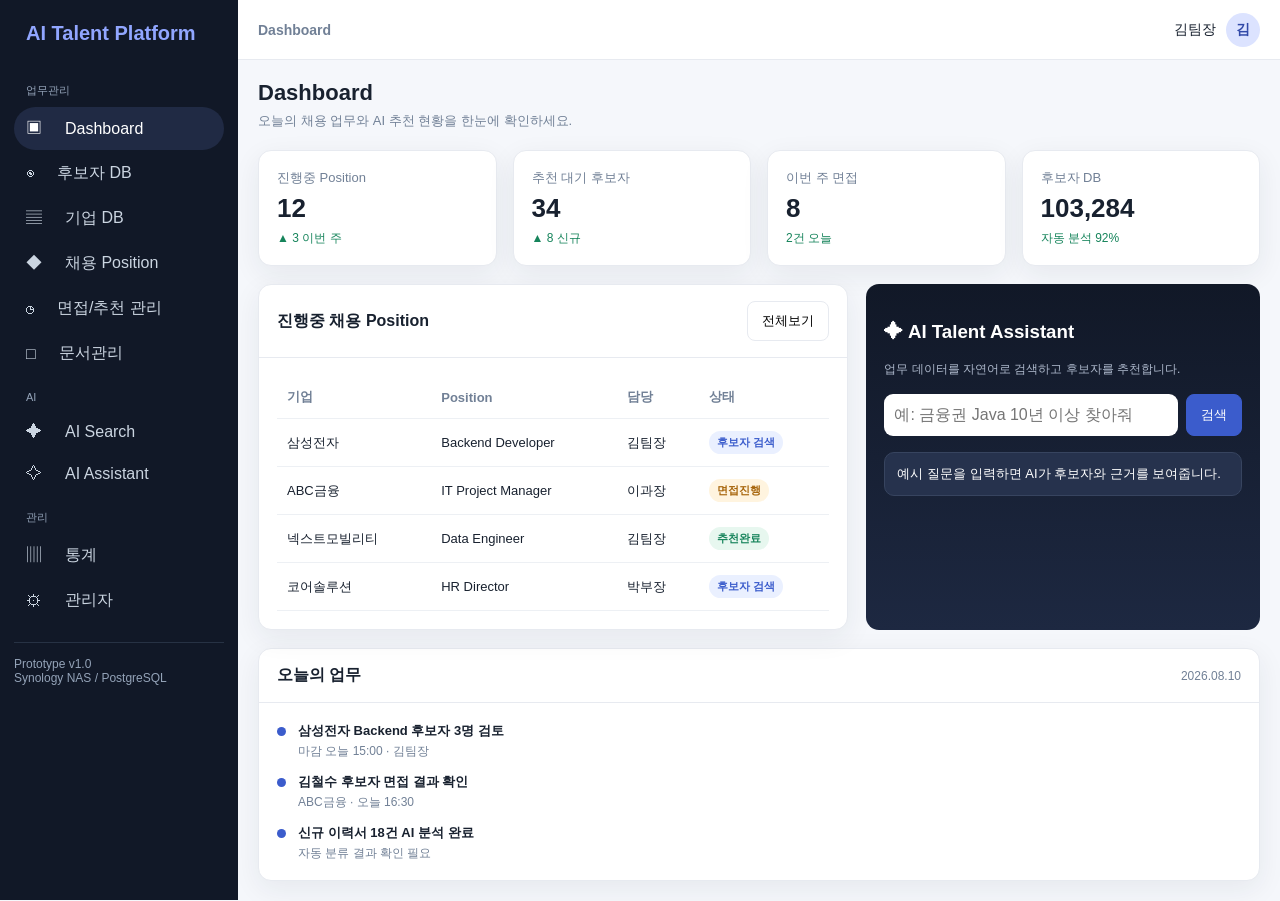
==== demo_v6.html @ 8ef212ad "mobile UI 수정" ====
<!DOCTYPE html>
<html lang="ko">
<head>
<meta charset="UTF-8">
<meta name="viewport" content="width=device-width, initial-scale=1.0, maximum-scale=1.0, user-scalable=no">
<title>AI Talent Platform Prototype</title>
<style>
:root {
  --bg: #f5f7fb;
  --panel: #fff;
  --line: #e7eaf0;
  --text: #18212f;
  --muted: #718096;
  --primary: #3b5ccc;
  --primary2: #eef1ff;
  --success: #16845b;
  --warning: #c47a12;
  --danger: #c84b4b;
  --shadow: 0 8px 28px rgba(31,41,55,.07);
}

* { box-sizing: border-box; }
html, body { width: 100%; max-width: 100%; overflow-x: hidden; -webkit-text-size-adjust: 100%; }
body { margin: 0; min-width: 320px; font-family: Inter, "Noto Sans KR", Arial, sans-serif; background: var(--bg); color: var(--text); }
button, input, select, textarea { font: inherit; }
button { cursor: pointer; }

/* Layout Base */
.app { display: flex; min-height: 100vh; position: relative; }
.sidebar {
  width: 238px;
  background: #111827;
  color: #fff;
  padding: 22px 14px;
  position: fixed;
  inset: 0 auto 0 0;
  z-index: 100;
  transition: transform 0.3s ease;
  overflow-y: auto;
}
.logo { font-size: 20px; font-weight: 800; padding: 0 12px 24px; display: flex; align-items: center; justify-content: space-between; }
.logo span { color: #91a6ff; }
.menu-title { font-size: 11px; color: #94a3b8; padding: 14px 12px 7px; text-transform: uppercase; }
.nav button { width: 100%; border: 0; background: transparent; color: #cbd5e1; text-align: left; padding: 11px 12px; border-radius: 99px; margin: 2px 0; display: flex; align-items: center; }
.nav button:hover, .nav button.active { background: #202a44; color: #fff; }
.nav .icon { display: inline-block; width: 23px; }
.sidebar-bottom { border-top: 1px solid #273244; padding-top: 14px; margin-top: 20px; color: #94a3b8; font-size: 12px; }

.sidebar-overlay {
  display: none;
  position: fixed;
  inset: 0;
  background: rgba(15, 23, 42, 0.5);
  z-index: 90;
}
.sidebar-overlay.show { display: block; }

.main { margin-left: 238px; width: calc(100% - 238px); transition: margin-left 0.3s ease, width 0.3s ease; }
.topbar {
  height: 60px;
  background: #fff;
  border-bottom: 1px solid var(--line);
  display: flex;
  align-items: center;
  justify-content: space-between;
  padding: 0 20px;
  position: sticky;
  top: 0;
  z-index: 10;
}
.mobile-nav-toggle {
  display: none;
  background: transparent;
  border: none;
  font-size: 22px;
  padding: 4px 8px;
  color: var(--text);
}
.breadcrumb { font-size: 14px; color: var(--muted); font-weight: 600; }
.user { display: flex; align-items: center; gap: 10px; font-size: 14px; }
.avatar { width: 34px; height: 34px; border-radius: 50%; background: #dce3ff; color: #3149a8; display: grid; place-items: center; font-weight: 700; }

.content { padding: 20px; max-width: 1500px; margin: auto; }
.page { display: none; }
.page.active { display: block; }
h1 { margin: 0 0 6px; font-size: 22px; }
.sub { color: var(--muted); font-size: 13px; margin-bottom: 20px; }

/* Grid Components */
.grid4 { display: grid; grid-template-columns: repeat(4, 1fr); gap: 16px; }
.grid2 { display: grid; grid-template-columns: 1.35fr .9fr; gap: 18px; margin-top: 18px; }
.card { background: var(--panel); border: 1px solid var(--line); border-radius: 13px; box-shadow: var(--shadow); }
.kpi { padding: 18px; }
.kpi .label { font-size: 13px; color: var(--muted); }
.kpi .num { font-size: 26px; font-weight: 800; margin: 6px 0; }
.delta { font-size: 12px; color: var(--success); }

.card-head { display: flex; justify-content: space-between; align-items: center; padding: 16px 18px; border-bottom: 1px solid var(--line); }
.card-title { font-weight: 750; }
.small { font-size: 12px; color: var(--muted); }
.card-body { padding: 18px; }

/* Responsive Table Container */
.table-responsive { width: 100%; overflow-x: auto; -webkit-overflow-scrolling: touch; }
.table { width: 100%; border-collapse: collapse; white-space: nowrap; }
.table th, .table td { text-align: left; padding: 12px 10px; border-bottom: 1px solid #edf0f4; font-size: 13px; }
.table th { color: var(--muted); font-weight: 600; }

.badge { display: inline-flex; padding: 4px 8px; border-radius: 999px; font-size: 11px; font-weight: 700; background: #eef2f7; color: #566273; }
.badge.green { background: #e7f7ef; color: #16845b; }
.badge.blue { background: #eaf0ff; color: #3b5ccc; }
.badge.orange { background: #fff4df; color: #a7650b; }

.btn { border: 1px solid var(--line); background: #fff; border-radius: 8px; padding: 8px 14px; font-size: 13px; min-height: 40px; }
.btn.primary { background: var(--primary); border-color: var(--primary); color: #fff; }
.btn.ghost { background: #f7f8fc; }
.btn.ai { background: #111827; color: #fff; border-color: #111827; }
.actions { display: flex; gap: 8px; flex-wrap: wrap; }

.searchbox { display: flex; gap: 8px; margin-bottom: 16px; }
.searchbox input { flex: 1; border: 1px solid #dce1ea; border-radius: 10px; padding: 10px 14px; background: #fff; outline: none; min-height: 42px; }
.search-meta { display: flex; justify-content: space-between; align-items: center; margin: 8px 0 12px; }

.candidate { display: flex; justify-content: space-between; align-items: flex-start; gap: 15px; padding: 16px; border: 1px solid var(--line); border-radius: 12px; margin-bottom: 10px; background: #fff; }
.name { font-weight: 750; font-size: 15px; }
.role { font-size: 13px; color: var(--muted); margin: 4px 0 9px; }
.chips { display: flex; gap: 6px; flex-wrap: wrap; }
.chip { background: #f1f3f7; padding: 4px 8px; border-radius: 6px; font-size: 11px; color: #536072; }
.score { font-size: 20px; font-weight: 800; color: var(--primary); text-align: right; }
.score small { display: block; font-size: 10px; color: var(--muted); font-weight: 500; }

.ai-panel { background: linear-gradient(180deg,#111827,#1d2841); color: #fff; border-radius: 13px; padding: 18px; }
.ai-input { display: flex; gap: 8px; margin: 16px 0; }
.ai-input input { flex: 1; border: 0; border-radius: 9px; padding: 10px; background: #fff; color: #111; min-height: 42px; }
.ai-result { background: #26324d; border: 1px solid #37445f; border-radius: 10px; padding: 12px; margin-top: 9px; font-size: 13px; word-break: break-all; }

.timeline { display: flex; flex-direction: column; gap: 12px; }
.task { display: flex; gap: 12px; align-items: flex-start; }
.dot { width: 9px; height: 9px; border-radius: 50%; background: var(--primary); margin-top: 6px; flex: none; }
.task b { font-size: 13px; }
.task span { display: block; color: var(--muted); font-size: 12px; margin-top: 3px; }

.detail { display: grid; grid-template-columns: 1fr 300px; gap: 18px; }
.profile-head { display: flex; gap: 16px; align-items: center; }
.big-avatar { width: 60px; height: 60px; border-radius: 16px; background: #e6ebff; color: #3b5ccc; display: grid; place-items: center; font-size: 20px; font-weight: 800; flex-shrink: 0; }
.profile-meta h2 { margin: 0 0 4px; font-size: 18px; }
.info-grid { display: grid; grid-template-columns: repeat(4, 1fr); gap: 10px; margin-top: 18px; }
.info { background: #f7f8fb; border-radius: 99px; padding: 12px; }
.info label { display: block; color: var(--muted); font-size: 11px; }
.info strong { display: block; margin-top: 4px; font-size: 13px; }

.modal-backdrop { position: fixed; inset: 0; background: rgba(15,23,42,.58); display: none; align-items: center; justify-content: center; z-index: 150; padding: 16px; }
.modal-backdrop.show { display: flex; }
.modal { width: min(800px, 100%); max-height: 90vh; overflow-y: auto; background: #fff; border-radius: 14px; box-shadow: 0 20px 70px rgba(0,0,0,.22); }
.modal-head { display: flex; justify-content: space-between; align-items: center; padding: 16px 20px; border-bottom: 1px solid var(--line); }
.modal-body { padding: 20px; }
.modal-close { border: 0; background: #f2f4f8; border-radius: 8px; width: 34px; height: 34px; font-size: 16px; }

.form-grid { display: grid; grid-template-columns: repeat(2, 1fr); gap: 12px; }
.field label { display: block; color: var(--muted); font-size: 12px; margin-bottom: 6px; }
.field input, .field select, .field textarea { width: 100%; border: 1px solid #dce1ea; border-radius: 8px; padding: 10px; background: #fff; min-height: 42px; font-size: 14px; }
.field.full { grid-column: 1 / -1; }

.interview-item { background: #fff; border: 1px solid #e2e7ef; border-radius: 14px; padding: 16px; margin-bottom: 12px; display: flex; align-items: center; justify-content: space-between; gap: 16px; }
.toast { position: fixed; right: 20px; bottom: 20px; background: #111827; color: #fff; padding: 12px 18px; border-radius: 9px; display: none; z-index: 200; font-size: 13px; }

/* MEDIA QUERIES (Mobile Responsiveness) */
@media (max-width: 900px) {
  .grid4 { grid-template-columns: repeat(2, 1fr); }
  .grid2, .detail { grid-template-columns: 1fr; }
  .info-grid { grid-template-columns: repeat(2, 1fr); }
}

@media (max-width: 768px) {
  .sidebar { transform: translateX(-100%); }
  .sidebar.open { transform: translateX(0); }
  .main { margin-left: 0; width: 100%; }
  .mobile-nav-toggle { display: block; }
  
  .content { padding: 14px; }
  .searchbox { flex-direction: column; }
  .searchbox input, .searchbox button { width: 100%; }
  
  .form-grid { grid-template-columns: 1fr; }
  .candidate { flex-direction: column; align-items: stretch; }
  .score { text-align: left; margin-top: 8px; }
  
  .interview-item { flex-direction: column; align-items: flex-start; }
  .interview-actions { width: 100%; display: flex; justify-content: flex-end; }
  
  .modal-backdrop { padding: 10px; align-items: flex-end; }
  .modal { max-height: 88vh; border-radius: 16px 16px 0 0; }
}

@media (max-width: 480px) {
  .grid4 { grid-template-columns: 1fr; }
  .info-grid { grid-template-columns: 1fr; }
}
</style>
</head>
<body>

<div class="sidebar-overlay" id="sidebarOverlay" onclick="closeSidebar()"></div>

<div class="app">
  <!-- Sidebar -->
  <aside class="sidebar" id="sidebar">
    <div class="logo">
      <span>AI Talent Platform</span>
    </div>
    <div class="menu-title">업무관리</div>
    <div class="nav">
      <button class="active" data-page="dashboard">▣ <span class="icon"></span>Dashboard</button>
      <button data-page="candidates">◉ <span class="icon"></span>후보자 DB</button>
      <button data-page="companies">▤ <span class="icon"></span>기업 DB</button>
      <button data-page="projects">◆ <span class="icon"></span>채용 Position</button>
      <button data-page="interviews">◷ <span class="icon"></span>면접/추천 관리</button>
      <button data-page="documents">□ <span class="icon"></span>문서관리</button>
    </div>
    <div class="menu-title">AI</div>
    <div class="nav">
      <button data-page="aisearch">✦ <span class="icon"></span>AI Search</button>
      <button data-page="aiassistant">✧ <span class="icon"></span>AI Assistant</button>
    </div>
    <div class="menu-title">관리</div>
    <div class="nav">
      <button data-page="stats">▥ <span class="icon"></span>통계</button>
      <button data-page="settings">⚙ <span class="icon"></span>관리자</button>
    </div>
    <div class="sidebar-bottom">Prototype v1.0<br>Synology NAS / PostgreSQL</div>
  </aside>

  <!-- Main Content -->
  <main class="main">
    <header class="topbar">
      <div style="display:flex; align-items:center; gap:8px;">
        <button class="mobile-nav-toggle" onclick="toggleSidebar()">☰</button>
        <div class="breadcrumb" id="crumb">Dashboard</div>
      </div>
      <div class="user">
        <span>김팀장</span>
        <div class="avatar">김</div>
      </div>
    </header>

    <section class="content">
      <!-- DASHBOARD PAGE -->
      <div id="dashboard" class="page active">
        <h1>Dashboard</h1>
        <div class="sub">오늘의 채용 업무와 AI 추천 현황을 한눈에 확인하세요.</div>
        
        <div class="grid4">
          <div class="card kpi"><div class="label">진행중 Position</div><div class="num">12</div><div class="delta">▲ 3 이번 주</div></div>
          <div class="card kpi"><div class="label">추천 대기 후보자</div><div class="num">34</div><div class="delta">▲ 8 신규</div></div>
          <div class="card kpi"><div class="label">이번 주 면접</div><div class="num">8</div><div class="delta">2건 오늘</div></div>
          <div class="card kpi"><div class="label">후보자 DB</div><div class="num">103,284</div><div class="delta">자동 분석 92%</div></div>
        </div>

        <div class="grid2">
          <div class="card">
            <div class="card-head">
              <div class="card-title">진행중 채용 Position</div>
              <button class="btn" onclick="go('projects')">전체보기</button>
            </div>
            <div class="card-body">
              <div class="table-responsive">
                <table class="table">
                  <thead><tr><th>기업</th><th>Position</th><th>담당</th><th>상태</th></tr></thead>
                  <tbody>
                    <tr><td>삼성전자</td><td>Backend Developer</td><td>김팀장</td><td><span class="badge blue">후보자 검색</span></td></tr>
                    <tr><td>ABC금융</td><td>IT Project Manager</td><td>이과장</td><td><span class="badge orange">면접진행</span></td></tr>
                    <tr><td>넥스트모빌리티</td><td>Data Engineer</td><td>김팀장</td><td><span class="badge green">추천완료</span></td></tr>
                    <tr><td>코어솔루션</td><td>HR Director</td><td>박부장</td><td><span class="badge blue">후보자 검색</span></td></tr>
                  </tbody>
                </table>
              </div>
            </div>
          </div>

          <div class="ai-panel">
            <h3>✦ AI Talent Assistant</h3>
            <div style="color:#aeb9cc;font-size:12px">업무 데이터를 자연어로 검색하고 후보자를 추천합니다.</div>
            <div class="ai-input">
              <input id="dashAi" placeholder="예: 금융권 Java 10년 이상 찾아줘">
              <button class="btn primary" onclick="runAi('dashAi','dashResult')">검색</button>
            </div>
            <div id="dashResult" class="ai-result">예시 질문을 입력하면 AI가 후보자와 근거를 보여줍니다.</div>
          </div>
        </div>

        <div class="card" style="margin-top:18px">
          <div class="card-head"><div class="card-title">오늘의 업무</div><span class="small">2026.08.10</span></div>
          <div class="card-body timeline">
            <div class="task"><i class="dot"></i><div><b>삼성전자 Backend 후보자 3명 검토</b><span>마감 오늘 15:00 · 김팀장</span></div></div>
            <div class="task"><i class="dot"></i><div><b>김철수 후보자 면접 결과 확인</b><span>ABC금융 · 오늘 16:30</span></div></div>
            <div class="task"><i class="dot"></i><div><b>신규 이력서 18건 AI 분석 완료</b><span>자동 분류 결과 확인 필요</span></div></div>
          </div>
        </div>
      </div>

      <!-- CANDIDATES PAGE -->
      <div id="candidates" class="page">
        <h1>후보자 DB</h1>
        <div class="sub">103,284명의 후보자 정보를 검색하고 관리합니다.</div>
        <div class="searchbox">
          <input id="candidateSearch" value="금융권 Java 10년 이상 PM 경험" placeholder="이름, 회사, 기술 또는 자연어로 검색">
          <button class="btn ai" onclick="candidateSearch()">✦ AI 검색</button>
          <button class="btn primary">+ 후보자 등록</button>
        </div>
        <div class="search-meta">
          <span class="small">AI 매칭 결과 <b style="color:#18212f">27명</b></span>
          <select class="btn"><option>적합도순</option><option>최신등록순</option></select>
        </div>
        <div id="candidateList"></div>
      </div>

      <!-- AI SEARCH PAGE -->
      <div id="aisearch" class="page">
        <h1>AI Search</h1>
        <div class="sub">후보자 조건을 문장으로 입력하면 AI가 DB와 이력서를 함께 분석합니다.</div>
        <div class="card" style="padding:20px">
          <div class="searchbox">
            <input id="aiSearchInput" placeholder='예: "금융권에서 Java 10년 이상, PM 경험이 있는 서울 근무 가능자"'>
            <button class="btn ai" onclick="runAISearch()">✦ AI 검색</button>
          </div>
          <div id="aiSearchResult" class="empty">검색 조건을 입력해 주세요.</div>
        </div>
      </div>

      <!-- AI ASSISTANT PAGE -->
      <div id="aiassistant" class="page">
        <h1>AI Assistant</h1>
        <div class="sub">헤드헌터의 반복 업무를 AI가 지원합니다.</div>
        <div class="detail">
          <div class="card">
            <div class="card-head"><div class="card-title">대화형 업무 지원</div></div>
            <div class="card-body" id="chatArea">
              <div class="ai-result" style="background:#f5f7fb;color:#18212f;border-color:#e4e8ef">
                안녕하세요. 후보자 검색, 채용 Position 분석, 이력서 요약, 추천메일 작성 등을 도와드릴 수 있습니다.
              </div>
            </div>
            <div class="card-body">
              <div class="searchbox">
                <input id="chatInput" placeholder="예: 삼성전자 포지션에 적합한 후보자 3명 추천해줘">
                <button class="btn ai" onclick="chat()">전송</button>
              </div>
            </div>
          </div>
          <div class="card">
            <div class="card-head"><div class="card-title">빠른 업무</div></div>
            <div class="card-body actions">
              <button class="btn" onclick="quick('후보자 추천')">후보자 추천</button>
              <button class="btn" onclick="quick('이력서 요약')">이력서 요약</button>
              <button class="btn" onclick="quick('추천메일 작성')">추천메일 작성</button>
              <button class="btn" onclick="quick('채용현황 요약')">채용현황 요약</button>
            </div>
          </div>
        </div>
      </div>

      <!-- COMPANIES PAGE -->
      <div id="companies" class="page">
        <h1>기업 DB</h1>
        <div class="sub">고객사, 담당자, 계약 및 채용 이력을 관리합니다.</div>
        <div class="card">
          <div class="card-head">
            <div class="card-title">주요 고객사</div>
            <button class="btn primary" onclick="openCompanyForm()">+ 기업 등록</button>
          </div>
          <div class="card-body">
            <div class="table-responsive">
              <table class="table">
                <thead><tr><th>기업명</th><th>담당자</th><th>연락처</th><th>진행 Position</th><th>계약상태</th></tr></thead>
                <tbody id="companyTableBody"></tbody>
              </table>
            </div>
          </div>
        </div>
      </div>

      <!-- PROJECTS PAGE -->
      <div id="projects" class="page">
        <h1>채용 Position</h1>
        <div class="sub">기업별 채용 의뢰, AI 후보자 추천, 면접 등록을 한 화면에서 관리합니다.</div>
        <div class="card">
          <div class="card-head">
            <div class="card-title">진행 Position</div>
            <button class="btn primary" onclick="openPositionForm()">+ Position 등록</button>
          </div>
          <div class="card-body">
            <div class="table-responsive">
              <table class="table">
                <thead><tr><th>기업</th><th>Position</th><th>경력</th><th>마감</th><th>후보자</th><th>진행상태</th></tr></thead>
                <tbody id="positionTableBody"></tbody>
              </table>
            </div>
          </div>
        </div>
      </div>

      <!-- INTERVIEWS PAGE -->
      <div id="interviews" class="page">
        <h1>면접 / 추천 관리</h1>
        <div class="sub">추천 후보자와 면접 일정을 단계별로 관리합니다.</div>
        <div id="interviewList"></div>
      </div>

      <!-- DOCUMENTS PAGE -->
      <div id="documents" class="page">
        <h1>문서관리</h1>
        <div class="sub">이력서, 계약서, 포트폴리오를 NAS에 안전하게 저장합니다.</div>
        <div class="card">
          <div class="card-head"><div class="card-title">최근 문서</div><button class="btn primary">+ 업로드</button></div>
          <div class="card-body">
            <div class="table-responsive">
              <table class="table">
                <thead><tr><th>파일명</th><th>분류</th><th>저장위치</th><th>AI 분석</th></tr></thead>
                <tbody>
                  <tr><td>김철수_이력서.pdf</td><td>이력서</td><td>NAS / Candidates</td><td><span class="badge green">완료</span></td></tr>
                  <tr><td>ABC금융_채용계약서.pdf</td><td>계약서</td><td>NAS / Contracts</td><td><span class="badge green">완료</span></td></tr>
                  <tr><td>박민수_Portfolio.pdf</td><td>포트폴리오</td><td>NAS / Candidates</td><td><span class="badge orange">분석중</span></td></tr>
                </tbody>
              </table>
            </div>
          </div>
        </div>
      </div>

      <!-- STATS PAGE -->
      <div id="stats" class="page">
        <h1>통계</h1>
        <div class="sub">채용 성과와 후보자 DB 현황을 확인합니다.</div>
        <div class="grid4">
          <div class="card kpi"><div class="label">이번 달 추천</div><div class="num">86</div><div class="delta">▲ 14%</div></div>
          <div class="card kpi"><div class="label">면접 전환율</div><div class="num">42%</div><div class="delta">▲ 5.2%p</div></div>
          <div class="card kpi"><div class="label">채용 성공</div><div class="num">19</div><div class="delta">▲ 3건</div></div>
          <div class="card kpi"><div class="label">AI 추천 적중률</div><div class="num">91%</div><div class="delta">최근 30일</div></div>
        </div>
      </div>

      <!-- SETTINGS PAGE -->
      <div id="settings" class="page">
        <h1>관리자</h1>
        <div class="sub">사용자 권한, NAS 상태, AI 설정을 관리합니다.</div>
        <div class="card">
          <div class="card-body">
            <div class="info-grid">
              <div class="info"><label>NAS 저장공간</label><strong>1.2TB / 4TB</strong></div>
              <div class="info"><label>DB 상태</label><strong style="color:#16845b">정상</strong></div>
              <div class="info"><label>마지막 백업</label><strong>오늘 03:00</strong></div>
              <div class="info"><label>AI 모델</label><strong>Qwen / API</strong></div>
            </div>
          </div>
        </div>
      </div>
    </section>
  </main>
</div>

<!-- MODALS -->
<div id="companyModal" class="modal-backdrop">
  <div class="modal">
    <div class="modal-head"><b>기업 등록</b><button class="modal-close" onclick="closeModal('companyModal')">✕</button></div>
    <div class="modal-body">
      <div class="form-grid">
        <div class="field"><label>기업명 *</label><input id="newCompanyName"></div>
        <div class="field"><label>업종</label><input id="newCompanyIndustry"></div>
        <div class="field"><label>담당자 *</label><input id="newCompanyContact"></div>
        <div class="field"><label>연락처</label><input id="newCompanyPhone"></div>
        <div class="field full"><label>메모</label><textarea id="newCompanyMemo" rows="3"></textarea></div>
      </div>
      <div class="actions" style="justify-content:flex-end;margin-top:18px">
        <button class="btn" onclick="closeModal('companyModal')">취소</button>
        <button class="btn primary" onclick="saveCompany()">등록</button>
      </div>
    </div>
  </div>
</div>

<div id="positionModal" class="modal-backdrop">
  <div class="modal">
    <div class="modal-head"><b>채용 Position 신규 등록</b><button class="modal-close" onclick="closeModal('positionModal')">✕</button></div>
    <div class="modal-body">
      <div class="form-grid">
        <div class="field"><label>기업 *</label><select id="newPositionCompany"></select></div>
        <div class="field"><label>Position *</label><input id="newPositionName"></div>
        <div class="field"><label>경력조건</label><input id="newPositionCareer" value="5~10년"></div>
        <div class="field"><label>채용인원</label><input id="newPositionCount" value="1명"></div>
        <div class="field"><label>마감일</label><input id="newPositionDeadline" type="date" value="2026-08-31"></div>
        <div class="field"><label>담당 헤드헌터</label><input id="newPositionManager" value="김팀장"></div>
        <div class="field full"><label>필수 기술 / 역량</label><input id="newPositionSkills" value="Java, Spring Boot, PostgreSQL, AWS"></div>
        <div class="field full"><label>채용 요구사항</label><textarea id="newPositionDesc" rows="3">대규모 서비스 백엔드 개발 경험자.</textarea></div>
      </div>
      <div class="actions" style="justify-content:flex-end;margin-top:18px">
        <button class="btn" onclick="closeModal('positionModal')">취소</button>
        <button class="btn primary" onclick="savePosition()">등록</button>
      </div>
    </div>
  </div>
</div>

<div id="interviewDetailModal" class="modal-backdrop">
  <div class="modal">
    <div class="modal-head">
      <div>
        <b id="interviewDetailTitle">면접 진행사항</b>
        <div class="small" id="interviewDetailSub"></div>
      </div>
      <button class="modal-close" onclick="closeModal('interviewDetailModal')">✕</button>
    </div>
    <div class="modal-body" id="interviewDetailBody"></div>
  </div>
</div>

<div id="toast" class="toast"></div>

<script>
// Mobile Navigation Controls
function toggleSidebar() {
  document.getElementById('sidebar').classList.toggle('open');
  document.getElementById('sidebarOverlay').classList.toggle('show');
}
function closeSidebar() {
  document.getElementById('sidebar').classList.remove('open');
  document.getElementById('sidebarOverlay').classList.remove('show');
}

// Data Mocking
const data = [
  ['김철수','Senior Java Developer','○○금융 · 12년','95%',['Java','Spring','금융권','PM']],
  ['이영희','Backend Engineer','△△은행 · 10년','91%',['Java','Spring','금융권','AWS']],
  ['박민수','Tech Lead','ABC시스템 · 11년','87%',['Java','AWS','PM','Cloud']],
  ['최지훈','Software Architect','○○카드 · 13년','84%',['Java','Architecture','금융권']],
  ['정하늘','Project Manager','△△IT · 9년','82%',['PM','금융권','Agile']]
];

const hhCompanies = [
  {id:1, name:'삼성전자', contact:'홍길동', phone:'02-1111-1111', positions:4, status:'계약중'},
  {id:2, name:'ABC금융', contact:'김상무', phone:'02-2222-2222', positions:2, status:'계약중'},
  {id:3, name:'넥스트모빌리티', contact:'이정민', phone:'02-3333-3333', positions:3, status:'진행중'}
];

const hhPositions = [
  {id:1, company:'삼성전자', name:'Backend Developer', career:'5~10년', deadline:'2026-08-20', count:'2명', skills:'Java, Spring Boot, PostgreSQL, AWS', status:'검색중'},
  {id:2, company:'ABC금융', name:'IT Project Manager', career:'7~12년', deadline:'2026-08-18', count:'1명', skills:'PM, 금융권, Agile, IT', status:'면접'},
  {id:3, company:'넥스트모빌리티', name:'Data Engineer', career:'5~10년', deadline:'2026-08-25', count:'2명', skills:'Python, AWS, Data', status:'추천완료'}
];

let hhInterviews = [
  {candidate:'김철수', company:'삼성전자', position:'Backend Developer', date:'2026-08-12', status:'면접예정'}
];

function hEsc(v) { return String(v??'').replace(/[&<>"']/g, m=>({'&':'&amp;','<':'&lt;','>':'&gt;','"':'&quot;',"'":'&#39;'}[m])); }
function hToast(m) { const t=document.getElementById('toast'); t.textContent=m; t.style.display='block'; setTimeout(()=>t.style.display='none', 2200); }
function openModal(id) { document.getElementById(id).classList.add('show'); }
function closeModal(id) { document.getElementById(id).classList.remove('show'); }

// Navigation Routing
function go(page) {
  document.querySelectorAll('.page').forEach(p=>p.classList.remove('active'));
  document.getElementById(page).classList.add('active');
  document.querySelectorAll('.nav button').forEach(b=>b.classList.toggle('active', b.dataset.page===page));
  const label = document.querySelector(`[data-page="${page}"]`)?.textContent.trim()||page;
  document.getElementById('crumb').textContent = label;
  closeSidebar();
  if(page==='candidates') renderCandidates();
  if(page==='companies') renderCompanies();
  if(page==='projects') renderPositions();
  if(page==='interviews') renderInterviews();
  window.scrollTo(0,0);
}
document.querySelectorAll('.nav button').forEach(b=>b.addEventListener('click', ()=>go(b.dataset.page)));

// Dynamic Renderers
function renderCandidates() {
  document.getElementById('candidateList').innerHTML = data.map(d=>`
    <div class="candidate" onclick="showCandidate('${d[0]}')">
      <div>
        <div class="name">${d[0]}</div>
        <div class="role">${d[1]} · ${d[2]}</div>
        <div class="chips">${d[4].map(x=>`<span class="chip">${x}</span>`).join('')}</div>
      </div>
      <div>
        <div class="score">${d[3]}<small>AI 적합도</small></div>
        <button class="btn" style="margin-top:8px" onclick="event.stopPropagation();showCandidate('${d[0]}')">상세</button>
      </div>
    </div>
  `).join('');
}

function showCandidate(name) {
  const d = data.find(x=>x[0]===name);
  document.getElementById('candidateList').innerHTML = `
    <div class="card">
      <div class="card-head">
        <button class="btn" onclick="renderCandidates()">← 목록</button>
        <div class="actions"><button class="btn">이력서</button><button class="btn primary">추천메일 작성</button></div>
      </div>
      <div class="card-body">
        <div class="profile-head">
          <div class="big-avatar">${name[0]}</div>
          <div class="profile-meta"><h2>${d[0]}</h2><p>${d[1]} · ${d[2]}</p></div>
        </div>
        <div class="info-grid">
          <div class="info"><label>AI 적합도</label><strong style="color:#3b5ccc">${d[3]}</strong></div>
          <div class="info"><label>경력</label><strong>12년</strong></div>
          <div class="info"><label>희망연봉</label><strong>9,000만원</strong></div>
          <div class="info"><label>근무지</label><strong>서울</strong></div>
        </div>
        <h3 style="margin-top:20px">AI 분석</h3>
        <p style="font-size:13px;line-height:1.6">금융권 경력과 Java/Spring 기술 역량이 채용 Position과 높은 수준으로 일치합니다.</p>
      </div>
    </div>`;
}

function renderCompanies() {
  document.getElementById('companyTableBody').innerHTML = hhCompanies.map(c=>`
    <tr>
      <td><b>${hEsc(c.name)}</b></td>
      <td>${hEsc(c.contact)}</td>
      <td>${hEsc(c.phone)}</td>
      <td>${c.positions}건</td>
      <td><span class="badge ${c.status==='계약중'?'green':'blue'}">${hEsc(c.status)}</span></td>
    </tr>
  `).join('');
}

function openCompanyForm() {
  ['newCompanyName','newCompanyIndustry','newCompanyContact','newCompanyPhone','newCompanyMemo'].forEach(id=>document.getElementById(id).value='');
  openModal('companyModal');
}

function saveCompany() {
  const name = document.getElementById('newCompanyName').value.trim();
  const contact = document.getElementById('newCompanyContact').value.trim();
  if(!name || !contact) { alert('기업명과 담당자는 필수입니다.'); return; }
  hhCompanies.push({id:Date.now(), name, contact, phone:document.getElementById('newCompanyPhone').value.trim()||'-', positions:0, status:'신규'});
  closeModal('companyModal');
  renderCompanies();
  hToast(`"${name}" 기업이 등록되었습니다.`);
}

function openPositionForm() {
  document.getElementById('newPositionCompany').innerHTML = hhCompanies.map(c=>`<option>${hEsc(c.name)}</option>`).join('');
  openModal('positionModal');
}

function savePosition() {
  const company = document.getElementById('newPositionCompany').value;
  const name = document.getElementById('newPositionName').value.trim();
  if(!company || !name) { alert('기업과 Position은 필수입니다.'); return; }
  hhPositions.push({
    id: Date.now(),
    company,
    name,
    career: document.getElementById('newPositionCareer').value,
    deadline: document.getElementById('newPositionDeadline').value,
    count: document.getElementById('newPositionCount').value,
    skills: document.getElementById('newPositionSkills').value,
    status: '검색중'
  });
  closeModal('positionModal');
  renderPositions();
  hToast(`"${name}" 포지션이 등록되었습니다.`);
}

function renderPositions() {
  document.getElementById('positionTableBody').innerHTML = hhPositions.map(p=>`
    <tr>
      <td><b>${hEsc(p.company)}</b></td>
      <td>${hEsc(p.name)}</td>
      <td>${hEsc(p.career)}</td>
      <td>${hEsc(p.deadline)}</td>
      <td>${hEsc(p.count)}</td>
      <td><span class="badge blue">${hEsc(p.status)}</span></td>
    </tr>
  `).join('');
}

function renderInterviews() {
  document.getElementById('interviewList').innerHTML = hhInterviews.map(i=>`
    <div class="interview-item">
      <div>
        <div class="name" style="font-size:16px">${hEsc(i.candidate)} 후보자 (${hEsc(i.company)})</div>
        <div class="role" style="margin-bottom:0">${hEsc(i.position)} · ${hEsc(i.date)}</div>
      </div>
      <div class="interview-actions">
        <span class="badge orange" style="margin-right:8px">${hEsc(i.status)}</span>
        <button class="btn" onclick="showInterviewDetail('${hEsc(i.candidate)}')">상세보기</button>
      </div>
    </div>
  `).join('');
}

function showInterviewDetail(candidateName) {
  document.getElementById('interviewDetailTitle').textContent = candidateName + ' 후보자 면접 진행사항';
  document.getElementById('interviewDetailSub').textContent = '삼성전자 - Backend Developer';
  document.getElementById('interviewDetailBody').innerHTML = `
    <div class="info-grid" style="margin-bottom:16px">
      <div class="info"><label>현재 단계</label><strong>1차 실무 면접</strong></div>
      <div class="info"><label>면접 일시</label><strong>2026-08-12 14:00</strong></div>
    </div>
    <p style="font-size:13px;color:var(--muted)">AI 예상 적합도: <b>95%</b> (실무진 면접 결과 대기 중)</p>
  `;
  openModal('interviewDetailModal');
}

function candidateSearch() { renderCandidates(); alert('AI 매칭을 통해 27명의 적합 후보자를 추출했습니다.'); }
function runAi(inputId, resultId) {
  const v = document.getElementById(inputId).value.trim();
  document.getElementById(resultId).innerHTML = v ? `<b>AI 분석 결과</b><br>조건에 맞는 후보자 <strong>27명</strong>을 찾았습니다.` : '검색 조건을 입력해 주세요.';
}
function runAISearch() {
  const v = document.getElementById('aiSearchInput').value.trim();
  document.getElementById('aiSearchResult').innerHTML = v ? `<b>AI 검색 완료:</b> 27명의 적합한 후보자가 있습니다.` : '검색 조건을 입력해 주세요.';
}
function chat() {
  const input = document.getElementById('chatInput'), v = input.value.trim(); if(!v) return;
  const area = document.getElementById('chatArea');
  area.innerHTML += `<div style="margin:8px 0;padding:10px;background:#eef1ff;border-radius:8px;font-size:13px"><b>나:</b> ${v}</div>`;
  area.innerHTML += `<div class="ai-result"><b>AI:</b> ${v} 조건에 알맞은 후보자 3명을 추천합니다.</div>`;
  input.value = '';
}
function quick(t) { document.getElementById('chatInput').value = t + ' 요청해줘'; chat(); }

// App Init
window.addEventListener('DOMContentLoaded', () => {
  renderCandidates();
  renderCompanies();
  renderPositions();
  renderInterviews();
});
</script>
</body>
</html>
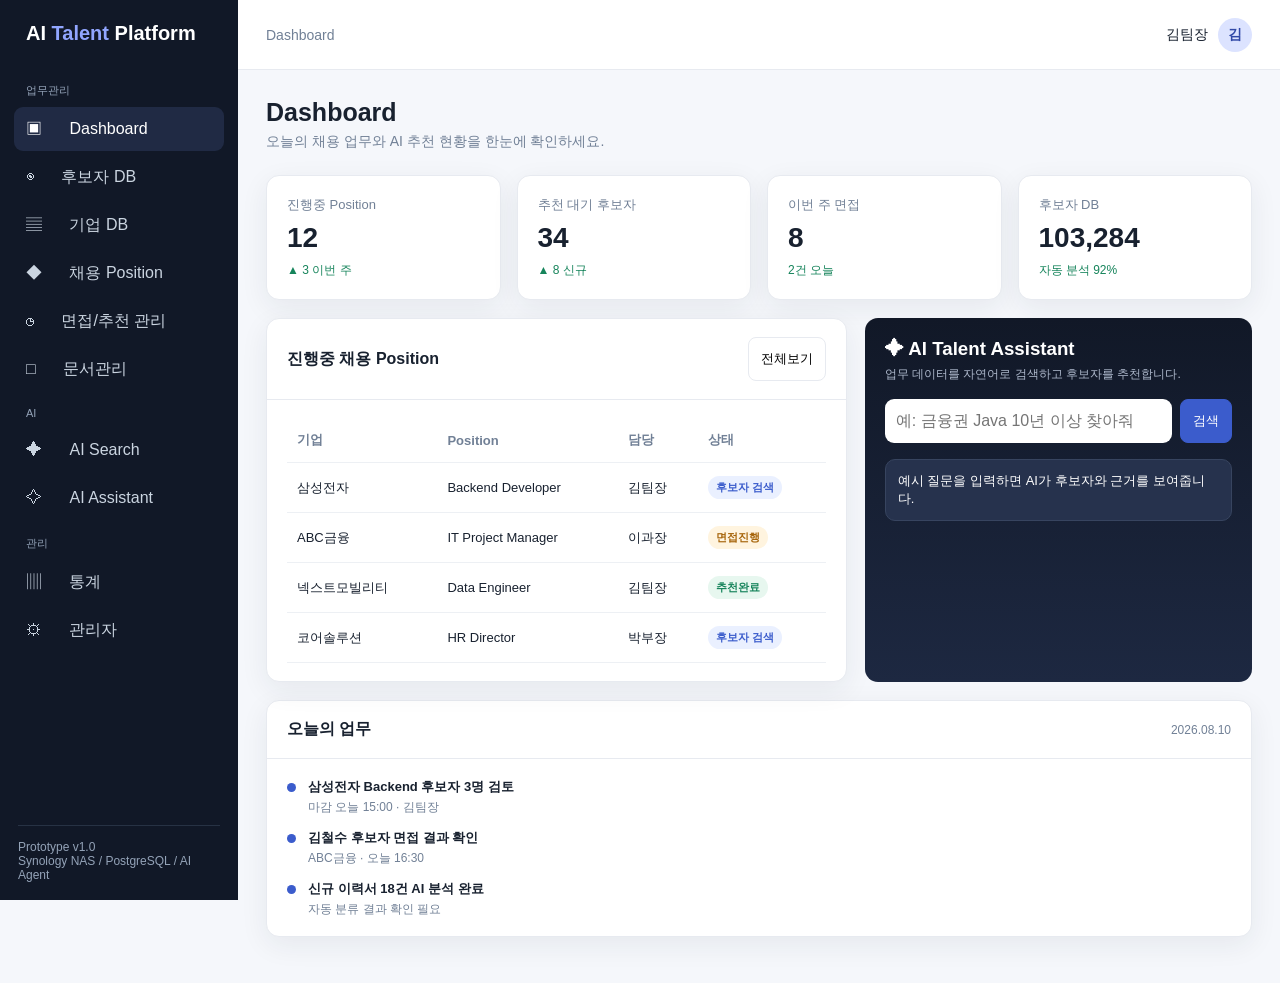
==== commit 1c0b9697: "HTML5 수정" ====
--- a/demo_v6.html
+++ b/demo_v6.html
@@ -2,505 +2,804 @@
 <html lang="ko">
 <head>
 <meta charset="UTF-8">
-<meta name="viewport" content="width=device-width, initial-scale=1.0, maximum-scale=1.0, user-scalable=no">
+<meta name="viewport" content="width=device-width, initial-scale=1.0">
 <title>AI Talent Platform Prototype</title>
 <style>
-:root {
-  --bg: #f5f7fb;
-  --panel: #fff;
-  --line: #e7eaf0;
-  --text: #18212f;
-  --muted: #718096;
-  --primary: #3b5ccc;
-  --primary2: #eef1ff;
-  --success: #16845b;
-  --warning: #c47a12;
-  --danger: #c84b4b;
-  --shadow: 0 8px 28px rgba(31,41,55,.07);
-}
-
-* { box-sizing: border-box; }
-html, body { width: 100%; max-width: 100%; overflow-x: hidden; -webkit-text-size-adjust: 100%; }
-body { margin: 0; min-width: 320px; font-family: Inter, "Noto Sans KR", Arial, sans-serif; background: var(--bg); color: var(--text); }
-button, input, select, textarea { font: inherit; }
-button { cursor: pointer; }
-
-/* Layout Base */
-.app { display: flex; min-height: 100vh; position: relative; }
-.sidebar {
-  width: 238px;
-  background: #111827;
-  color: #fff;
-  padding: 22px 14px;
-  position: fixed;
-  inset: 0 auto 0 0;
-  z-index: 100;
-  transition: transform 0.3s ease;
-  overflow-y: auto;
-}
-.logo { font-size: 20px; font-weight: 800; padding: 0 12px 24px; display: flex; align-items: center; justify-content: space-between; }
-.logo span { color: #91a6ff; }
-.menu-title { font-size: 11px; color: #94a3b8; padding: 14px 12px 7px; text-transform: uppercase; }
-.nav button { width: 100%; border: 0; background: transparent; color: #cbd5e1; text-align: left; padding: 11px 12px; border-radius: 99px; margin: 2px 0; display: flex; align-items: center; }
-.nav button:hover, .nav button.active { background: #202a44; color: #fff; }
-.nav .icon { display: inline-block; width: 23px; }
-.sidebar-bottom { border-top: 1px solid #273244; padding-top: 14px; margin-top: 20px; color: #94a3b8; font-size: 12px; }
-
-.sidebar-overlay {
+:root{
+  --bg:#f5f7fb; --panel:#fff; --line:#e7eaf0; --text:#18212f; --muted:#718096;
+  --primary:#3b5ccc; --primary2:#eef1ff; --success:#16845b; --warning:#c47a12;
+  --danger:#c84b4b; --shadow:0 8px 28px rgba(31,41,55,.07);
+}
+*{box-sizing:border-box}
+body{margin:0;font-family:Inter,"Noto Sans KR",Arial,sans-serif;background:var(--bg);color:var(--text)}
+button,input,select{font:inherit}
+button{cursor:pointer}
+.app{display:flex;min-height:100vh}
+.sidebar{width:238px;background:#111827;color:#fff;padding:22px 14px;position:fixed;inset:0 auto 0 0}
+.logo{font-size:20px;font-weight:800;padding:0 12px 24px}
+.logo span{color:#91a6ff}
+.menu-title{font-size:11px;color:#94a3b8;padding:14px 12px 7px;text-transform:uppercase}
+.nav button{width:100%;border:0;background:transparent;color:#cbd5e1;text-align:left;padding:11px 12px;border-radius:9px;margin:2px 0}
+.nav button:hover,.nav button.active{background:#202a44;color:#fff}
+.nav .icon{display:inline-block;width:23px}
+.sidebar-bottom{position:absolute;bottom:18px;left:18px;right:18px;border-top:1px solid #273244;padding-top:14px;color:#94a3b8;font-size:12px}
+.main{margin-left:238px;width:calc(100% - 238px)}
+.topbar{height:70px;background:#fff;border-bottom:1px solid var(--line);display:flex;align-items:center;justify-content:space-between;padding:0 28px;position:sticky;top:0;z-index:5}
+.breadcrumb{font-size:14px;color:var(--muted)}
+.user{display:flex;align-items:center;gap:10px;font-size:14px}
+.avatar{width:34px;height:34px;border-radius:50%;background:#dce3ff;color:#3149a8;display:grid;place-items:center;font-weight:700}
+.content{padding:28px;max-width:1500px;margin:auto}
+.page{display:none}.page.active{display:block}
+h1{margin:0 0 6px;font-size:25px}.sub{color:var(--muted);font-size:14px;margin-bottom:24px}
+.grid4{display:grid;grid-template-columns:repeat(4,1fr);gap:16px}
+.card{background:var(--panel);border:1px solid var(--line);border-radius:13px;box-shadow:var(--shadow)}
+.kpi{padding:20px}.kpi .label{font-size:13px;color:var(--muted)}.kpi .num{font-size:28px;font-weight:800;margin:8px 0}.delta{font-size:12px;color:var(--success)}
+.grid2{display:grid;grid-template-columns:1.35fr .9fr;gap:18px;margin-top:18px}
+.card-head{display:flex;justify-content:space-between;align-items:center;padding:18px 20px;border-bottom:1px solid var(--line)}
+.card-title{font-weight:750}.small{font-size:12px;color:var(--muted)}
+.card-body{padding:18px 20px}
+.table{width:100%;border-collapse:collapse}.table th,.table td{text-align:left;padding:13px 10px;border-bottom:1px solid #edf0f4;font-size:13px}.table th{color:var(--muted);font-weight:600}
+.badge{display:inline-flex;padding:4px 8px;border-radius:999px;font-size:11px;font-weight:700;background:#eef2f7;color:#566273}
+.badge.green{background:#e7f7ef;color:#16845b}.badge.blue{background:#eaf0ff;color:#3b5ccc}.badge.orange{background:#fff4df;color:#a7650b}
+.btn{border:1px solid var(--line);background:#fff;border-radius:8px;padding:8px 12px;font-size:13px}
+.btn.primary{background:var(--primary);border-color:var(--primary);color:#fff}.btn.ghost{background:#f7f8fc}.btn.ai{background:#111827;color:#fff;border-color:#111827}
+.actions{display:flex;gap:8px;flex-wrap:wrap}
+.searchbox{display:flex;gap:10px;margin-bottom:18px}.searchbox input{flex:1;border:1px solid #dce1ea;border-radius:10px;padding:13px 15px;background:#fff;outline:none}.searchbox input:focus{border-color:#8395e9;box-shadow:0 0 0 3px #eef1ff}
+.search-meta{display:flex;justify-content:space-between;align-items:center;margin:8px 0 12px}
+.candidate{display:grid;grid-template-columns:1fr auto;gap:15px;padding:16px;border:1px solid var(--line);border-radius:12px;margin-bottom:10px;background:#fff}
+.candidate:hover{border-color:#b9c4f3}
+.name{font-weight:750;font-size:15px}.role{font-size:13px;color:var(--muted);margin:4px 0 9px}.chips{display:flex;gap:6px;flex-wrap:wrap}.chip{background:#f1f3f7;padding:4px 8px;border-radius:6px;font-size:11px;color:#536072}
+.score{font-size:22px;font-weight:800;color:var(--primary);text-align:right}.score small{display:block;font-size:10px;color:var(--muted);font-weight:500}
+.ai-panel{background:linear-gradient(180deg,#111827,#1d2841);color:#fff;border-radius:13px;padding:20px;min-height:310px}
+.ai-panel h3{margin:0 0 6px}.ai-input{display:flex;gap:8px;margin:16px 0}.ai-input input{flex:1;border:0;border-radius:9px;padding:11px;background:#fff;color:#111}.ai-result{background:#26324d;border:1px solid #37445f;border-radius:10px;padding:12px;margin-top:9px;font-size:13px}
+.timeline{display:flex;flex-direction:column;gap:12px}.task{display:flex;gap:12px;align-items:flex-start}.dot{width:9px;height:9px;border-radius:50%;background:var(--primary);margin-top:6px;flex:none}.task b{font-size:13px}.task span{display:block;color:var(--muted);font-size:12px;margin-top:3px}
+.detail{display:grid;grid-template-columns:1fr 330px;gap:18px}.profile-head{display:flex;gap:16px;align-items:center}.big-avatar{width:68px;height:68px;border-radius:16px;background:#e6ebff;color:#3b5ccc;display:grid;place-items:center;font-size:22px;font-weight:800}.profile-meta h2{margin:0 0 4px}.profile-meta p{margin:0;color:var(--muted);font-size:13px}.info-grid{display:grid;grid-template-columns:repeat(4,1fr);gap:10px;margin-top:18px}.info{background:#f7f8fb;border-radius:9px;padding:12px}.info label{display:block;color:var(--muted);font-size:11px}.info strong{display:block;margin-top:4px;font-size:13px}
+.progress{height:7px;background:#edf0f5;border-radius:20px;overflow:hidden}.progress span{display:block;height:100%;background:var(--primary);border-radius:20px}
+.empty{padding:50px;text-align:center;color:var(--muted)}
+@media(max-width:1050px){.grid4{grid-template-columns:repeat(2,1fr)}.grid2,.detail{grid-template-columns:1fr}.sidebar{width:190px}.main{margin-left:190px;width:calc(100% - 190px)}}
+</style>
+<style>
+.modal-backdrop{position:fixed;inset:0;background:rgba(15,23,42,.58);display:none;align-items:center;justify-content:center;z-index:50;padding:24px}
+.modal-backdrop.show{display:flex}.modal{width:min(900px,96vw);max-height:90vh;overflow:auto;background:#fff;border-radius:14px;box-shadow:0 20px 70px rgba(0,0,0,.22)}
+.modal-head{display:flex;justify-content:space-between;align-items:center;padding:18px 22px;border-bottom:1px solid var(--line)}
+.modal-body{padding:22px}.modal-close{border:0;background:#f2f4f8;border-radius:8px;width:34px;height:34px}
+.form-grid{display:grid;grid-template-columns:repeat(2,1fr);gap:14px}.field label{display:block;color:var(--muted);font-size:12px;margin-bottom:6px}
+.field input,.field select,.field textarea{width:100%;border:1px solid #dce1ea;border-radius:8px;padding:10px 11px;background:#fff}.field.full{grid-column:1/-1}
+.position-row{cursor:pointer}.position-row:hover{background:#f7f8ff}.position-detail{margin-top:18px}
+.toast{position:fixed;right:24px;bottom:24px;background:#111827;color:#fff;padding:13px 17px;border-radius:9px;display:none;z-index:80;font-size:13px}
+@media(max-width:700px){.form-grid{grid-template-columns:1fr}.field.full{grid-column:auto}}
+</style>
+<style>
+.interview-list-card{padding:0;background:transparent;box-shadow:none;border:0}
+.interview-item{
+  background:#fff;border:1px solid #e2e7ef;border-radius:16px;
+  padding:20px;margin-bottom:12px;display:flex;align-items:center;
+  justify-content:space-between;gap:20px;transition:.15s;
+}
+.interview-item:hover{box-shadow:0 8px 24px rgba(31,41,55,.06);border-color:#d5dce8}
+.interview-main{min-width:0}
+.interview-title{font-size:19px;font-weight:800;color:#111827;margin-bottom:8px}
+.interview-sub{font-size:14px;color:#718096;margin-bottom:12px}
+.interview-actions{display:flex;align-items:center;gap:10px}
+.detail-btn{min-width:62px;height:72px;background:#fff;border:1px solid #e1e6ee;border-radius:10px;font-size:14px;cursor:pointer}
+.detail-btn:hover{background:#f7f9fc}
+.progress-modal{width:min(920px,96vw)}
+.progress-summary{
+ display:grid;grid-template-columns:repeat(4,1fr);gap:12px;margin-bottom:22px
+}
+.progress-stat{border:1px solid #e3e8ef;border-radius:12px;padding:14px;background:#fafbfc}
+.progress-stat label{display:block;color:#7b8798;font-size:12px;margin-bottom:6px}
+.progress-stat strong{font-size:16px;color:#172033}
+.progress-line{position:relative;margin:28px 8px 34px}
+.progress-line:before{content:"";position:absolute;top:16px;left:16px;right:16px;height:3px;background:#e5eaf1}
+.progress-steps{position:relative;display:grid;grid-template-columns:repeat(5,1fr)}
+.progress-step{text-align:center;position:relative}
+.step-dot{width:32px;height:32px;border-radius:50%;margin:0 auto 9px;background:#e9edf4;color:#8490a0;display:flex;align-items:center;justify-content:center;font-size:13px;font-weight:700;position:relative;z-index:2}
+.progress-step.done .step-dot,.progress-step.current .step-dot{background:#4f67d8;color:#fff}
+.progress-step.current .step-dot{box-shadow:0 0 0 5px #e8ecff}
+.step-title{font-size:13px;font-weight:700;color:#687387}
+.progress-step.done .step-title,.progress-step.current .step-title{color:#25304a}
+.progress-detail-box{background:#f7f9fc;border:1px solid #e3e8ef;border-radius:12px;padding:18px;margin-top:10px}
+.progress-detail-box h3{margin:0 0 12px;font-size:16px}
+.progress-detail-row{display:grid;grid-template-columns:120px 1fr;padding:8px 0;border-bottom:1px solid #e5e9ef;font-size:13px}
+.progress-detail-row:last-child{border-bottom:0}
+.progress-detail-row .label{color:#7b8798}
+@media(max-width:700px){
+ .interview-item{align-items:flex-start}.interview-actions{flex-shrink:0}
+ .progress-summary{grid-template-columns:repeat(2,1fr)}
+ .progress-steps{grid-template-columns:1fr}
+ .progress-line:before{display:none}.progress-step{text-align:left;display:flex;align-items:center;gap:10px;margin:8px 0}
+ .step-dot{margin:0}
+}
+</style>
+
+<style>
+html,body{width:100%;max-width:100%;overflow-x:hidden;-webkit-text-size-adjust:100%;text-size-adjust:100%}
+*{box-sizing:border-box}
+body{margin:0;min-width:320px}
+button,input,select,textarea{font:inherit}
+button,.btn,.nav button{min-height:44px;touch-action:manipulation;-webkit-tap-highlight-color:transparent}
+img,svg{max-width:100%;height:auto}
+
+@media(max-width:768px){
+  h1{font-size:27px!important;line-height:1.25}
+  h2{font-size:21px!important}
+  .sub{font-size:14px!important;line-height:1.55}
+  .nav{overflow-x:auto;white-space:nowrap;-webkit-overflow-scrolling:touch;scrollbar-width:none}
+  .nav::-webkit-scrollbar{display:none}
+  .nav button{flex:0 0 auto;padding:10px 13px!important;font-size:13px!important}
+  .card{border-radius:13px!important}
+  .form-grid{grid-template-columns:1fr!important;gap:12px!important}
+  .field.full{grid-column:auto!important}
+  .field input,.field select,.field textarea{min-height:44px;font-size:16px}
+  .card-body:has(.table){overflow-x:auto;-webkit-overflow-scrolling:touch}
+  table.table{min-width:680px}
+  .candidate,.interview-item{padding:15px!important;gap:12px!important;border-radius:12px!important}
+  .candidate .name,.interview-title{font-size:16px!important;line-height:1.45}
+  .candidate .role,.interview-sub{font-size:13px!important;line-height:1.45}
+  .chips{display:flex;flex-wrap:wrap;gap:5px}
+  .chip,.badge{font-size:11px!important}
+  .score{font-size:20px!important;white-space:nowrap}
+  .interview-actions{flex-shrink:0}
+  .detail-btn{min-width:58px;min-height:58px}
+  .modal-backdrop{padding:8px!important;align-items:flex-end}
+  .modal{width:100%!important;max-width:100%!important;max-height:94vh!important;border-radius:18px 18px 0 0!important;margin:0!important}
+  .modal-head{padding:15px 16px!important;position:sticky;top:0;background:#fff;z-index:2}
+  .modal-body{padding:16px!important}
+  .profile-head{gap:10px!important}
+  .profile-meta h2{font-size:20px!important}
+  .info-grid,.progress-summary{grid-template-columns:1fr 1fr!important;gap:8px!important}
+  .info{padding:12px!important}
+  .progress-line{margin:20px 0!important}
+  .progress-steps{grid-template-columns:1fr!important;gap:4px}
+  .progress-line:before{display:none!important}
+  .progress-step{display:flex!important;align-items:center;gap:10px;text-align:left!important;padding:6px 0}
+  .step-dot{flex:0 0 32px;margin:0!important}
+  .progress-detail-row{grid-template-columns:85px 1fr!important;gap:8px;line-height:1.5}
+  .actions{display:flex;flex-wrap:wrap;gap:8px}
+  .actions .btn{flex:1 1 140px}
+  .ai-panel{padding:16px!important}
+}
+@media(max-width:420px){
+  h1{font-size:24px!important}
+  .card-body{padding:14px!important}
+  .interview-item{align-items:stretch!important}
+  .info-grid,.progress-summary{grid-template-columns:1fr!important}
+  .detail-btn{min-width:54px;min-height:54px}
+}
+</style>
+
+
+<style id="mobile-responsive-v6">
+/* =========================================================
+   AI HeadHunter Sales Demo V6
+   HTML5 Responsive / Mobile Drawer / Touch UI
+   ========================================================= */
+
+html {
+  width: 100%;
+  min-width: 320px;
+  overflow-x: hidden;
+  -webkit-text-size-adjust: 100%;
+  text-size-adjust: 100%;
+}
+
+body {
+  width: 100%;
+  min-width: 320px;
+  margin: 0;
+  overflow-x: hidden;
+}
+
+/* 모든 박스가 viewport를 넘지 않도록 */
+*, *::before, *::after {
+  box-sizing: border-box;
+}
+
+img, video, canvas, svg {
+  max-width: 100%;
+  height: auto;
+}
+
+button, input, select, textarea {
+  font: inherit;
+}
+
+button, .btn, .nav button, a.btn {
+  min-height: 44px;
+  touch-action: manipulation;
+  -webkit-tap-highlight-color: transparent;
+}
+
+/* 모바일 Drawer용 overlay */
+.mobile-drawer-overlay {
+  display: none;
+}
+
+/* 모바일 햄버거 */
+.mobile-menu-btn {
   display: none;
   position: fixed;
-  inset: 0;
-  background: rgba(15, 23, 42, 0.5);
-  z-index: 90;
-}
-.sidebar-overlay.show { display: block; }
-
-.main { margin-left: 238px; width: calc(100% - 238px); transition: margin-left 0.3s ease, width 0.3s ease; }
-.topbar {
-  height: 60px;
+  top: max(12px, env(safe-area-inset-top));
+  left: 12px;
+  z-index: 10050;
+  width: 44px;
+  height: 44px;
+  min-height: 44px;
+  padding: 0;
+  border: 1px solid #dce2eb;
+  border-radius: 10px;
   background: #fff;
-  border-bottom: 1px solid var(--line);
-  display: flex;
-  align-items: center;
-  justify-content: space-between;
-  padding: 0 20px;
-  position: sticky;
-  top: 0;
-  z-index: 10;
-}
-.mobile-nav-toggle {
-  display: none;
-  background: transparent;
-  border: none;
-  font-size: 22px;
-  padding: 4px 8px;
-  color: var(--text);
-}
-.breadcrumb { font-size: 14px; color: var(--muted); font-weight: 600; }
-.user { display: flex; align-items: center; gap: 10px; font-size: 14px; }
-.avatar { width: 34px; height: 34px; border-radius: 50%; background: #dce3ff; color: #3149a8; display: grid; place-items: center; font-weight: 700; }
-
-.content { padding: 20px; max-width: 1500px; margin: auto; }
-.page { display: none; }
-.page.active { display: block; }
-h1 { margin: 0 0 6px; font-size: 22px; }
-.sub { color: var(--muted); font-size: 13px; margin-bottom: 20px; }
-
-/* Grid Components */
-.grid4 { display: grid; grid-template-columns: repeat(4, 1fr); gap: 16px; }
-.grid2 { display: grid; grid-template-columns: 1.35fr .9fr; gap: 18px; margin-top: 18px; }
-.card { background: var(--panel); border: 1px solid var(--line); border-radius: 13px; box-shadow: var(--shadow); }
-.kpi { padding: 18px; }
-.kpi .label { font-size: 13px; color: var(--muted); }
-.kpi .num { font-size: 26px; font-weight: 800; margin: 6px 0; }
-.delta { font-size: 12px; color: var(--success); }
-
-.card-head { display: flex; justify-content: space-between; align-items: center; padding: 16px 18px; border-bottom: 1px solid var(--line); }
-.card-title { font-weight: 750; }
-.small { font-size: 12px; color: var(--muted); }
-.card-body { padding: 18px; }
-
-/* Responsive Table Container */
-.table-responsive { width: 100%; overflow-x: auto; -webkit-overflow-scrolling: touch; }
-.table { width: 100%; border-collapse: collapse; white-space: nowrap; }
-.table th, .table td { text-align: left; padding: 12px 10px; border-bottom: 1px solid #edf0f4; font-size: 13px; }
-.table th { color: var(--muted); font-weight: 600; }
-
-.badge { display: inline-flex; padding: 4px 8px; border-radius: 999px; font-size: 11px; font-weight: 700; background: #eef2f7; color: #566273; }
-.badge.green { background: #e7f7ef; color: #16845b; }
-.badge.blue { background: #eaf0ff; color: #3b5ccc; }
-.badge.orange { background: #fff4df; color: #a7650b; }
-
-.btn { border: 1px solid var(--line); background: #fff; border-radius: 8px; padding: 8px 14px; font-size: 13px; min-height: 40px; }
-.btn.primary { background: var(--primary); border-color: var(--primary); color: #fff; }
-.btn.ghost { background: #f7f8fc; }
-.btn.ai { background: #111827; color: #fff; border-color: #111827; }
-.actions { display: flex; gap: 8px; flex-wrap: wrap; }
-
-.searchbox { display: flex; gap: 8px; margin-bottom: 16px; }
-.searchbox input { flex: 1; border: 1px solid #dce1ea; border-radius: 10px; padding: 10px 14px; background: #fff; outline: none; min-height: 42px; }
-.search-meta { display: flex; justify-content: space-between; align-items: center; margin: 8px 0 12px; }
-
-.candidate { display: flex; justify-content: space-between; align-items: flex-start; gap: 15px; padding: 16px; border: 1px solid var(--line); border-radius: 12px; margin-bottom: 10px; background: #fff; }
-.name { font-weight: 750; font-size: 15px; }
-.role { font-size: 13px; color: var(--muted); margin: 4px 0 9px; }
-.chips { display: flex; gap: 6px; flex-wrap: wrap; }
-.chip { background: #f1f3f7; padding: 4px 8px; border-radius: 6px; font-size: 11px; color: #536072; }
-.score { font-size: 20px; font-weight: 800; color: var(--primary); text-align: right; }
-.score small { display: block; font-size: 10px; color: var(--muted); font-weight: 500; }
-
-.ai-panel { background: linear-gradient(180deg,#111827,#1d2841); color: #fff; border-radius: 13px; padding: 18px; }
-.ai-input { display: flex; gap: 8px; margin: 16px 0; }
-.ai-input input { flex: 1; border: 0; border-radius: 9px; padding: 10px; background: #fff; color: #111; min-height: 42px; }
-.ai-result { background: #26324d; border: 1px solid #37445f; border-radius: 10px; padding: 12px; margin-top: 9px; font-size: 13px; word-break: break-all; }
-
-.timeline { display: flex; flex-direction: column; gap: 12px; }
-.task { display: flex; gap: 12px; align-items: flex-start; }
-.dot { width: 9px; height: 9px; border-radius: 50%; background: var(--primary); margin-top: 6px; flex: none; }
-.task b { font-size: 13px; }
-.task span { display: block; color: var(--muted); font-size: 12px; margin-top: 3px; }
-
-.detail { display: grid; grid-template-columns: 1fr 300px; gap: 18px; }
-.profile-head { display: flex; gap: 16px; align-items: center; }
-.big-avatar { width: 60px; height: 60px; border-radius: 16px; background: #e6ebff; color: #3b5ccc; display: grid; place-items: center; font-size: 20px; font-weight: 800; flex-shrink: 0; }
-.profile-meta h2 { margin: 0 0 4px; font-size: 18px; }
-.info-grid { display: grid; grid-template-columns: repeat(4, 1fr); gap: 10px; margin-top: 18px; }
-.info { background: #f7f8fb; border-radius: 99px; padding: 12px; }
-.info label { display: block; color: var(--muted); font-size: 11px; }
-.info strong { display: block; margin-top: 4px; font-size: 13px; }
-
-.modal-backdrop { position: fixed; inset: 0; background: rgba(15,23,42,.58); display: none; align-items: center; justify-content: center; z-index: 150; padding: 16px; }
-.modal-backdrop.show { display: flex; }
-.modal { width: min(800px, 100%); max-height: 90vh; overflow-y: auto; background: #fff; border-radius: 14px; box-shadow: 0 20px 70px rgba(0,0,0,.22); }
-.modal-head { display: flex; justify-content: space-between; align-items: center; padding: 16px 20px; border-bottom: 1px solid var(--line); }
-.modal-body { padding: 20px; }
-.modal-close { border: 0; background: #f2f4f8; border-radius: 8px; width: 34px; height: 34px; font-size: 16px; }
-
-.form-grid { display: grid; grid-template-columns: repeat(2, 1fr); gap: 12px; }
-.field label { display: block; color: var(--muted); font-size: 12px; margin-bottom: 6px; }
-.field input, .field select, .field textarea { width: 100%; border: 1px solid #dce1ea; border-radius: 8px; padding: 10px; background: #fff; min-height: 42px; font-size: 14px; }
-.field.full { grid-column: 1 / -1; }
-
-.interview-item { background: #fff; border: 1px solid #e2e7ef; border-radius: 14px; padding: 16px; margin-bottom: 12px; display: flex; align-items: center; justify-content: space-between; gap: 16px; }
-.toast { position: fixed; right: 20px; bottom: 20px; background: #111827; color: #fff; padding: 12px 18px; border-radius: 9px; display: none; z-index: 200; font-size: 13px; }
-
-/* MEDIA QUERIES (Mobile Responsiveness) */
-@media (max-width: 900px) {
-  .grid4 { grid-template-columns: repeat(2, 1fr); }
-  .grid2, .detail { grid-template-columns: 1fr; }
-  .info-grid { grid-template-columns: repeat(2, 1fr); }
-}
-
+  color: #18212f;
+  font-size: 23px;
+  line-height: 1;
+  box-shadow: 0 4px 14px rgba(31,41,55,.10);
+  cursor: pointer;
+}
+
+/* =========================================================
+   Tablet
+   ========================================================= */
+@media (max-width: 1024px) {
+  /* 기존 238px 같은 고정 여백이 있어도 태블릿에서는 축소 */
+  .main, main, .content {
+    max-width: 100%;
+  }
+
+  .dashboard-grid,
+  .kpi-grid,
+  .widget-grid {
+    grid-template-columns: repeat(2, minmax(0, 1fr)) !important;
+  }
+
+  .form-grid {
+    grid-template-columns: repeat(2, minmax(0, 1fr)) !important;
+  }
+}
+
+/* =========================================================
+   Mobile <= 768px
+   ========================================================= */
 @media (max-width: 768px) {
-  .sidebar { transform: translateX(-100%); }
-  .sidebar.open { transform: translateX(0); }
-  .main { margin-left: 0; width: 100%; }
-  .mobile-nav-toggle { display: block; }
-  
-  .content { padding: 14px; }
-  .searchbox { flex-direction: column; }
-  .searchbox input, .searchbox button { width: 100%; }
-  
-  .form-grid { grid-template-columns: 1fr; }
-  .candidate { flex-direction: column; align-items: stretch; }
-  .score { text-align: left; margin-top: 8px; }
-  
-  .interview-item { flex-direction: column; align-items: flex-start; }
-  .interview-actions { width: 100%; display: flex; justify-content: flex-end; }
-  
-  .modal-backdrop { padding: 10px; align-items: flex-end; }
-  .modal { max-height: 88vh; border-radius: 16px 16px 0 0; }
-}
-
-@media (max-width: 480px) {
-  .grid4 { grid-template-columns: 1fr; }
-  .info-grid { grid-template-columns: 1fr; }
+
+  body {
+    font-size: 14px;
+    background: #f5f7fb;
+  }
+
+  /* -------- Sidebar -> Drawer -------- */
+  .sidebar,
+  aside.sidebar,
+  .side-bar,
+  #sidebar {
+    position: fixed !important;
+    top: 0 !important;
+    left: 0 !important;
+    bottom: 0 !important;
+    width: min(82vw, 310px) !important;
+    max-width: 310px !important;
+    height: 100dvh !important;
+    max-height: 100dvh !important;
+    margin: 0 !important;
+    transform: translateX(-105%) !important;
+    transition: transform .25s ease !important;
+    z-index: 10040 !important;
+    overflow-y: auto !important;
+    overflow-x: hidden !important;
+    box-shadow: 8px 0 30px rgba(15,23,42,.16) !important;
+    -webkit-overflow-scrolling: touch;
+  }
+
+  body.drawer-open .sidebar,
+  body.drawer-open aside.sidebar,
+  body.drawer-open .side-bar,
+  body.drawer-open #sidebar {
+    transform: translateX(0) !important;
+  }
+
+  .mobile-drawer-overlay {
+    position: fixed;
+    inset: 0;
+    z-index: 10030;
+    display: block;
+    background: rgba(15,23,42,.48);
+    opacity: 0;
+    visibility: hidden;
+    pointer-events: none;
+    transition: opacity .25s ease, visibility .25s ease;
+  }
+
+  body.drawer-open .mobile-drawer-overlay {
+    opacity: 1;
+    visibility: visible;
+    pointer-events: auto;
+  }
+
+  .mobile-menu-btn {
+    display: flex;
+    align-items: center;
+    justify-content: center;
+  }
+
+  /* -------- 고정 margin-left 제거 -------- */
+  .main,
+  main,
+  .content,
+  .page-content,
+  .app-main,
+  .wrapper,
+  .container {
+    width: 100% !important;
+    max-width: 100% !important;
+    margin-left: 0 !important;
+    margin-right: 0 !important;
+  }
+
+  /* 혹시 inline style로 margin-left:238px가 들어간 경우 */
+  [style*="margin-left"] {
+    margin-left: 0 !important;
+  }
+
+  /* 상단 헤더가 sidebar 폭만큼 밀리는 것을 방지 */
+  header,
+  .topbar,
+  .header,
+  .app-header {
+    width: 100% !important;
+    margin-left: 0 !important;
+    padding-left: 68px !important;
+    padding-right: 14px !important;
+  }
+
+  /* -------- 페이지 여백 -------- */
+  .page,
+  .main-content,
+  .content-area {
+    width: 100% !important;
+    max-width: 100% !important;
+    padding: 18px 14px !important;
+    margin-left: 0 !important;
+  }
+
+  h1 {
+    font-size: 25px !important;
+    line-height: 1.28 !important;
+    word-break: keep-all;
+  }
+
+  h2 {
+    font-size: 20px !important;
+    line-height: 1.35 !important;
+  }
+
+  h3 {
+    font-size: 17px !important;
+  }
+
+  .sub,
+  .small {
+    line-height: 1.5;
+  }
+
+  /* -------- 반응형 Grid -------- */
+  .dashboard-grid,
+  .kpi-grid,
+  .widget-grid,
+  .stats-grid,
+  .card-grid,
+  .cards-grid {
+    grid-template-columns: 1fr !important;
+    width: 100% !important;
+  }
+
+  .form-grid {
+    grid-template-columns: 1fr !important;
+    width: 100% !important;
+  }
+
+  .field,
+  .field.full {
+    width: 100% !important;
+    grid-column: 1 / -1 !important;
+  }
+
+  /* 2열 KPI가 더 적합한 영역 */
+  .kpi-grid.compact,
+  .stats-grid.compact {
+    grid-template-columns: repeat(2, minmax(0, 1fr)) !important;
+  }
+
+  /* 카드가 부모 폭을 넘지 않도록 */
+  .card,
+  .panel,
+  .widget,
+  .candidate,
+  .interview-item,
+  .position-detail {
+    width: 100% !important;
+    max-width: 100% !important;
+    min-width: 0 !important;
+  }
+
+  .card {
+    border-radius: 13px !important;
+  }
+
+  /* -------- 입력/터치 최적화 -------- */
+  input,
+  select,
+  textarea {
+    width: 100%;
+    min-height: 44px;
+    font-size: 16px !important;
+    line-height: 1.4;
+    border-radius: 9px;
+  }
+
+  textarea {
+    min-height: 110px;
+  }
+
+  .btn,
+  button {
+    min-height: 44px;
+  }
+
+  /* -------- 메뉴 -------- */
+  .nav,
+  .sidebar-nav {
+    overflow-x: hidden;
+  }
+
+  .nav button,
+  .sidebar-nav button {
+    min-height: 46px;
+    width: 100%;
+    text-align: left;
+    padding: 11px 16px !important;
+  }
+
+  /* -------- Table responsive -------- */
+  .table-responsive {
+    display: block;
+    width: 100%;
+    max-width: 100%;
+    overflow-x: auto;
+    overflow-y: hidden;
+    -webkit-overflow-scrolling: touch;
+    overscroll-behavior-x: contain;
+    border-radius: 10px;
+  }
+
+  .table-responsive table {
+    width: max-content;
+    min-width: 680px;
+  }
+
+  table {
+    max-width: none;
+  }
+
+  /* -------- 후보자/면접 카드 -------- */
+  .candidate,
+  .interview-item {
+    padding: 14px !important;
+    gap: 10px !important;
+  }
+
+  .candidate {
+    display: flex;
+    align-items: flex-start !important;
+  }
+
+  .candidate > div:first-child {
+    min-width: 0;
+    flex: 1 1 auto;
+  }
+
+  .candidate .name,
+  .interview-title {
+    font-size: 16px !important;
+    line-height: 1.45;
+    word-break: keep-all;
+  }
+
+  .candidate .role,
+  .interview-sub {
+    font-size: 13px !important;
+    line-height: 1.5;
+    word-break: keep-all;
+  }
+
+  .chips {
+    display: flex;
+    flex-wrap: wrap;
+    gap: 5px;
+  }
+
+  .chip,
+  .badge {
+    font-size: 11px !important;
+    line-height: 1.35;
+  }
+
+  .score {
+    font-size: 19px !important;
+    white-space: nowrap;
+  }
+
+  .detail-btn {
+    min-width: 58px;
+    min-height: 58px;
+  }
+
+  /* -------- 팝업: Bottom Sheet -------- */
+  .modal-backdrop {
+    padding: 0 !important;
+    align-items: flex-end !important;
+  }
+
+  .modal {
+    width: 100% !important;
+    max-width: 100% !important;
+    max-height: 92dvh !important;
+    margin: 0 !important;
+    border-radius: 18px 18px 0 0 !important;
+    overflow: hidden;
+  }
+
+  .modal-head {
+    position: sticky;
+    top: 0;
+    z-index: 3;
+    padding: 14px 16px !important;
+    background: #fff;
+  }
+
+  .modal-body {
+    max-height: calc(92dvh - 70px);
+    overflow-y: auto;
+    -webkit-overflow-scrolling: touch;
+    padding: 16px !important;
+  }
+
+  .info-grid,
+  .progress-summary {
+    grid-template-columns: repeat(2, minmax(0, 1fr)) !important;
+    gap: 8px !important;
+  }
+
+  .progress-steps {
+    grid-template-columns: 1fr !important;
+    gap: 3px;
+  }
+
+  .progress-line:before {
+    display: none !important;
+  }
+
+  .progress-step {
+    display: flex !important;
+    align-items: center;
+    gap: 10px;
+    text-align: left !important;
+    padding: 6px 0;
+  }
+
+  .step-dot {
+    flex: 0 0 32px;
+    margin: 0 !important;
+  }
+
+  .progress-detail-row {
+    grid-template-columns: 84px minmax(0, 1fr) !important;
+    gap: 8px;
+    line-height: 1.5;
+    word-break: keep-all;
+  }
+
+  .actions {
+    display: flex;
+    flex-wrap: wrap;
+    gap: 8px;
+  }
+
+  .actions .btn {
+    flex: 1 1 140px;
+  }
+}
+
+/* =========================================================
+   Small Phone <= 420px
+   ========================================================= */
+@media (max-width: 420px) {
+
+  .page,
+  .main-content,
+  .content-area {
+    padding: 15px 11px !important;
+  }
+
+  h1 {
+    font-size: 23px !important;
+  }
+
+  .card-body {
+    padding: 13px !important;
+  }
+
+  .info-grid,
+  .progress-summary {
+    grid-template-columns: 1fr !important;
+  }
+
+  .interview-item {
+    align-items: stretch !important;
+  }
+
+  .interview-actions {
+    flex-shrink: 0;
+    align-self: center;
+  }
+
+  .detail-btn {
+    min-width: 54px;
+    min-height: 54px;
+    padding: 8px !important;
+  }
+
+  .actions .btn {
+    flex-basis: 100%;
+  }
+}
+
+/* 안전 영역 */
+@supports (padding: max(0px)) {
+  .mobile-menu-btn {
+    left: max(12px, env(safe-area-inset-left));
+  }
+
+  .page,
+  .main-content,
+  .content-area {
+    padding-bottom: max(18px, env(safe-area-inset-bottom));
+  }
 }
 </style>
+
 </head>
 <body>
 
-<div class="sidebar-overlay" id="sidebarOverlay" onclick="closeSidebar()"></div>
+<!-- Mobile Navigation Drawer -->
+<button id="mobileMenuBtn" class="mobile-menu-btn" aria-label="메뉴 열기" aria-expanded="false">☰</button>
+<div id="mobileDrawerOverlay" class="mobile-drawer-overlay" aria-hidden="true"></div>
 
 <div class="app">
-  <!-- Sidebar -->
-  <aside class="sidebar" id="sidebar">
-    <div class="logo">
-      <span>AI Talent Platform</span>
-    </div>
-    <div class="menu-title">업무관리</div>
-    <div class="nav">
-      <button class="active" data-page="dashboard">▣ <span class="icon"></span>Dashboard</button>
-      <button data-page="candidates">◉ <span class="icon"></span>후보자 DB</button>
-      <button data-page="companies">▤ <span class="icon"></span>기업 DB</button>
-      <button data-page="projects">◆ <span class="icon"></span>채용 Position</button>
-      <button data-page="interviews">◷ <span class="icon"></span>면접/추천 관리</button>
-      <button data-page="documents">□ <span class="icon"></span>문서관리</button>
-    </div>
-    <div class="menu-title">AI</div>
-    <div class="nav">
-      <button data-page="aisearch">✦ <span class="icon"></span>AI Search</button>
-      <button data-page="aiassistant">✧ <span class="icon"></span>AI Assistant</button>
-    </div>
-    <div class="menu-title">관리</div>
-    <div class="nav">
-      <button data-page="stats">▥ <span class="icon"></span>통계</button>
-      <button data-page="settings">⚙ <span class="icon"></span>관리자</button>
-    </div>
-    <div class="sidebar-bottom">Prototype v1.0<br>Synology NAS / PostgreSQL</div>
-  </aside>
-
-  <!-- Main Content -->
-  <main class="main">
-    <header class="topbar">
-      <div style="display:flex; align-items:center; gap:8px;">
-        <button class="mobile-nav-toggle" onclick="toggleSidebar()">☰</button>
-        <div class="breadcrumb" id="crumb">Dashboard</div>
-      </div>
-      <div class="user">
-        <span>김팀장</span>
-        <div class="avatar">김</div>
-      </div>
-    </header>
-
-    <section class="content">
-      <!-- DASHBOARD PAGE -->
-      <div id="dashboard" class="page active">
-        <h1>Dashboard</h1>
-        <div class="sub">오늘의 채용 업무와 AI 추천 현황을 한눈에 확인하세요.</div>
-        
-        <div class="grid4">
-          <div class="card kpi"><div class="label">진행중 Position</div><div class="num">12</div><div class="delta">▲ 3 이번 주</div></div>
-          <div class="card kpi"><div class="label">추천 대기 후보자</div><div class="num">34</div><div class="delta">▲ 8 신규</div></div>
-          <div class="card kpi"><div class="label">이번 주 면접</div><div class="num">8</div><div class="delta">2건 오늘</div></div>
-          <div class="card kpi"><div class="label">후보자 DB</div><div class="num">103,284</div><div class="delta">자동 분석 92%</div></div>
-        </div>
-
-        <div class="grid2">
-          <div class="card">
-            <div class="card-head">
-              <div class="card-title">진행중 채용 Position</div>
-              <button class="btn" onclick="go('projects')">전체보기</button>
-            </div>
-            <div class="card-body">
-              <div class="table-responsive">
-                <table class="table">
-                  <thead><tr><th>기업</th><th>Position</th><th>담당</th><th>상태</th></tr></thead>
-                  <tbody>
-                    <tr><td>삼성전자</td><td>Backend Developer</td><td>김팀장</td><td><span class="badge blue">후보자 검색</span></td></tr>
-                    <tr><td>ABC금융</td><td>IT Project Manager</td><td>이과장</td><td><span class="badge orange">면접진행</span></td></tr>
-                    <tr><td>넥스트모빌리티</td><td>Data Engineer</td><td>김팀장</td><td><span class="badge green">추천완료</span></td></tr>
-                    <tr><td>코어솔루션</td><td>HR Director</td><td>박부장</td><td><span class="badge blue">후보자 검색</span></td></tr>
-                  </tbody>
-                </table>
-              </div>
-            </div>
-          </div>
-
-          <div class="ai-panel">
-            <h3>✦ AI Talent Assistant</h3>
-            <div style="color:#aeb9cc;font-size:12px">업무 데이터를 자연어로 검색하고 후보자를 추천합니다.</div>
-            <div class="ai-input">
-              <input id="dashAi" placeholder="예: 금융권 Java 10년 이상 찾아줘">
-              <button class="btn primary" onclick="runAi('dashAi','dashResult')">검색</button>
-            </div>
-            <div id="dashResult" class="ai-result">예시 질문을 입력하면 AI가 후보자와 근거를 보여줍니다.</div>
-          </div>
-        </div>
-
-        <div class="card" style="margin-top:18px">
-          <div class="card-head"><div class="card-title">오늘의 업무</div><span class="small">2026.08.10</span></div>
-          <div class="card-body timeline">
-            <div class="task"><i class="dot"></i><div><b>삼성전자 Backend 후보자 3명 검토</b><span>마감 오늘 15:00 · 김팀장</span></div></div>
-            <div class="task"><i class="dot"></i><div><b>김철수 후보자 면접 결과 확인</b><span>ABC금융 · 오늘 16:30</span></div></div>
-            <div class="task"><i class="dot"></i><div><b>신규 이력서 18건 AI 분석 완료</b><span>자동 분류 결과 확인 필요</span></div></div>
-          </div>
-        </div>
-      </div>
-
-      <!-- CANDIDATES PAGE -->
-      <div id="candidates" class="page">
-        <h1>후보자 DB</h1>
-        <div class="sub">103,284명의 후보자 정보를 검색하고 관리합니다.</div>
-        <div class="searchbox">
-          <input id="candidateSearch" value="금융권 Java 10년 이상 PM 경험" placeholder="이름, 회사, 기술 또는 자연어로 검색">
-          <button class="btn ai" onclick="candidateSearch()">✦ AI 검색</button>
-          <button class="btn primary">+ 후보자 등록</button>
-        </div>
-        <div class="search-meta">
-          <span class="small">AI 매칭 결과 <b style="color:#18212f">27명</b></span>
-          <select class="btn"><option>적합도순</option><option>최신등록순</option></select>
-        </div>
-        <div id="candidateList"></div>
-      </div>
-
-      <!-- AI SEARCH PAGE -->
-      <div id="aisearch" class="page">
-        <h1>AI Search</h1>
-        <div class="sub">후보자 조건을 문장으로 입력하면 AI가 DB와 이력서를 함께 분석합니다.</div>
-        <div class="card" style="padding:20px">
-          <div class="searchbox">
-            <input id="aiSearchInput" placeholder='예: "금융권에서 Java 10년 이상, PM 경험이 있는 서울 근무 가능자"'>
-            <button class="btn ai" onclick="runAISearch()">✦ AI 검색</button>
-          </div>
-          <div id="aiSearchResult" class="empty">검색 조건을 입력해 주세요.</div>
-        </div>
-      </div>
-
-      <!-- AI ASSISTANT PAGE -->
-      <div id="aiassistant" class="page">
-        <h1>AI Assistant</h1>
-        <div class="sub">헤드헌터의 반복 업무를 AI가 지원합니다.</div>
-        <div class="detail">
-          <div class="card">
-            <div class="card-head"><div class="card-title">대화형 업무 지원</div></div>
-            <div class="card-body" id="chatArea">
-              <div class="ai-result" style="background:#f5f7fb;color:#18212f;border-color:#e4e8ef">
-                안녕하세요. 후보자 검색, 채용 Position 분석, 이력서 요약, 추천메일 작성 등을 도와드릴 수 있습니다.
-              </div>
-            </div>
-            <div class="card-body">
-              <div class="searchbox">
-                <input id="chatInput" placeholder="예: 삼성전자 포지션에 적합한 후보자 3명 추천해줘">
-                <button class="btn ai" onclick="chat()">전송</button>
-              </div>
-            </div>
-          </div>
-          <div class="card">
-            <div class="card-head"><div class="card-title">빠른 업무</div></div>
-            <div class="card-body actions">
-              <button class="btn" onclick="quick('후보자 추천')">후보자 추천</button>
-              <button class="btn" onclick="quick('이력서 요약')">이력서 요약</button>
-              <button class="btn" onclick="quick('추천메일 작성')">추천메일 작성</button>
-              <button class="btn" onclick="quick('채용현황 요약')">채용현황 요약</button>
-            </div>
-          </div>
-        </div>
-      </div>
-
-      <!-- COMPANIES PAGE -->
-      <div id="companies" class="page">
-        <h1>기업 DB</h1>
-        <div class="sub">고객사, 담당자, 계약 및 채용 이력을 관리합니다.</div>
-        <div class="card">
-          <div class="card-head">
-            <div class="card-title">주요 고객사</div>
-            <button class="btn primary" onclick="openCompanyForm()">+ 기업 등록</button>
-          </div>
-          <div class="card-body">
-            <div class="table-responsive">
-              <table class="table">
-                <thead><tr><th>기업명</th><th>담당자</th><th>연락처</th><th>진행 Position</th><th>계약상태</th></tr></thead>
-                <tbody id="companyTableBody"></tbody>
-              </table>
-            </div>
-          </div>
-        </div>
-      </div>
-
-      <!-- PROJECTS PAGE -->
-      <div id="projects" class="page">
-        <h1>채용 Position</h1>
-        <div class="sub">기업별 채용 의뢰, AI 후보자 추천, 면접 등록을 한 화면에서 관리합니다.</div>
-        <div class="card">
-          <div class="card-head">
-            <div class="card-title">진행 Position</div>
-            <button class="btn primary" onclick="openPositionForm()">+ Position 등록</button>
-          </div>
-          <div class="card-body">
-            <div class="table-responsive">
-              <table class="table">
-                <thead><tr><th>기업</th><th>Position</th><th>경력</th><th>마감</th><th>후보자</th><th>진행상태</th></tr></thead>
-                <tbody id="positionTableBody"></tbody>
-              </table>
-            </div>
-          </div>
-        </div>
-      </div>
-
-      <!-- INTERVIEWS PAGE -->
-      <div id="interviews" class="page">
-        <h1>면접 / 추천 관리</h1>
-        <div class="sub">추천 후보자와 면접 일정을 단계별로 관리합니다.</div>
-        <div id="interviewList"></div>
-      </div>
-
-      <!-- DOCUMENTS PAGE -->
-      <div id="documents" class="page">
-        <h1>문서관리</h1>
-        <div class="sub">이력서, 계약서, 포트폴리오를 NAS에 안전하게 저장합니다.</div>
-        <div class="card">
-          <div class="card-head"><div class="card-title">최근 문서</div><button class="btn primary">+ 업로드</button></div>
-          <div class="card-body">
-            <div class="table-responsive">
-              <table class="table">
-                <thead><tr><th>파일명</th><th>분류</th><th>저장위치</th><th>AI 분석</th></tr></thead>
-                <tbody>
-                  <tr><td>김철수_이력서.pdf</td><td>이력서</td><td>NAS / Candidates</td><td><span class="badge green">완료</span></td></tr>
-                  <tr><td>ABC금융_채용계약서.pdf</td><td>계약서</td><td>NAS / Contracts</td><td><span class="badge green">완료</span></td></tr>
-                  <tr><td>박민수_Portfolio.pdf</td><td>포트폴리오</td><td>NAS / Candidates</td><td><span class="badge orange">분석중</span></td></tr>
-                </tbody>
-              </table>
-            </div>
-          </div>
-        </div>
-      </div>
-
-      <!-- STATS PAGE -->
-      <div id="stats" class="page">
-        <h1>통계</h1>
-        <div class="sub">채용 성과와 후보자 DB 현황을 확인합니다.</div>
-        <div class="grid4">
-          <div class="card kpi"><div class="label">이번 달 추천</div><div class="num">86</div><div class="delta">▲ 14%</div></div>
-          <div class="card kpi"><div class="label">면접 전환율</div><div class="num">42%</div><div class="delta">▲ 5.2%p</div></div>
-          <div class="card kpi"><div class="label">채용 성공</div><div class="num">19</div><div class="delta">▲ 3건</div></div>
-          <div class="card kpi"><div class="label">AI 추천 적중률</div><div class="num">91%</div><div class="delta">최근 30일</div></div>
-        </div>
-      </div>
-
-      <!-- SETTINGS PAGE -->
-      <div id="settings" class="page">
-        <h1>관리자</h1>
-        <div class="sub">사용자 권한, NAS 상태, AI 설정을 관리합니다.</div>
-        <div class="card">
-          <div class="card-body">
-            <div class="info-grid">
-              <div class="info"><label>NAS 저장공간</label><strong>1.2TB / 4TB</strong></div>
-              <div class="info"><label>DB 상태</label><strong style="color:#16845b">정상</strong></div>
-              <div class="info"><label>마지막 백업</label><strong>오늘 03:00</strong></div>
-              <div class="info"><label>AI 모델</label><strong>Qwen / API</strong></div>
-            </div>
-          </div>
-        </div>
-      </div>
-    </section>
-  </main>
+<aside class="sidebar">
+  <div class="logo">AI <span>Talent</span> Platform</div>
+  <div class="menu-title">업무관리</div>
+  <div class="nav">
+    <button class="active" data-page="dashboard">▣ <span class="icon"></span>Dashboard</button>
+    <button data-page="candidates">◉ <span class="icon"></span>후보자 DB</button>
+    <button data-page="companies">▤ <span class="icon"></span>기업 DB</button>
+    <button data-page="projects">◆ <span class="icon"></span>채용 Position</button>
+    <button data-page="interviews">◷ <span class="icon"></span>면접/추천 관리</button>
+    <button data-page="documents">□ <span class="icon"></span>문서관리</button>
+  </div>
+  <div class="menu-title">AI</div>
+  <div class="nav">
+    <button data-page="aisearch">✦ <span class="icon"></span>AI Search</button>
+    <button data-page="aiassistant">✧ <span class="icon"></span>AI Assistant</button>
+  </div>
+  <div class="menu-title">관리</div>
+  <div class="nav">
+    <button data-page="stats">▥ <span class="icon"></span>통계</button>
+    <button data-page="settings">⚙ <span class="icon"></span>관리자</button>
+  </div>
+  <div class="sidebar-bottom">Prototype v1.0<br>Synology NAS / PostgreSQL / AI Agent</div>
+</aside>
+
+<main class="main">
+<header class="topbar"><div class="breadcrumb" id="crumb">Dashboard</div><div class="user"><span>김팀장</span><div class="avatar">김</div></div></header>
+<section class="content">
+
+<div id="dashboard" class="page active">
+<h1>Dashboard</h1><div class="sub">오늘의 채용 업무와 AI 추천 현황을 한눈에 확인하세요.</div>
+<div class="grid4">
+ <div class="card kpi"><div class="label">진행중 Position</div><div class="num">12</div><div class="delta">▲ 3 이번 주</div></div>
+ <div class="card kpi"><div class="label">추천 대기 후보자</div><div class="num">34</div><div class="delta">▲ 8 신규</div></div>
+ <div class="card kpi"><div class="label">이번 주 면접</div><div class="num">8</div><div class="delta">2건 오늘</div></div>
+ <div class="card kpi"><div class="label">후보자 DB</div><div class="num">103,284</div><div class="delta">자동 분석 92%</div></div>
 </div>
-
-<!-- MODALS -->
-<div id="companyModal" class="modal-backdrop">
-  <div class="modal">
-    <div class="modal-head"><b>기업 등록</b><button class="modal-close" onclick="closeModal('companyModal')">✕</button></div>
-    <div class="modal-body">
-      <div class="form-grid">
-        <div class="field"><label>기업명 *</label><input id="newCompanyName"></div>
-        <div class="field"><label>업종</label><input id="newCompanyIndustry"></div>
-        <div class="field"><label>담당자 *</label><input id="newCompanyContact"></div>
-        <div class="field"><label>연락처</label><input id="newCompanyPhone"></div>
-        <div class="field full"><label>메모</label><textarea id="newCompanyMemo" rows="3"></textarea></div>
-      </div>
-      <div class="actions" style="justify-content:flex-end;margin-top:18px">
-        <button class="btn" onclick="closeModal('companyModal')">취소</button>
-        <button class="btn primary" onclick="saveCompany()">등록</button>
-      </div>
-    </div>
-  </div>
+<div class="grid2">
+ <div class="card"><div class="card-head"><div class="card-title">진행중 채용 Position</div><button class="btn" onclick="go('projects')">전체보기</button></div><div class="card-body">
+<div class="table-responsive"><table class="table"><thead><tr><th>기업</th><th>Position</th><th>담당</th><th>상태</th></tr></thead><tbody>
+<tr><td>삼성전자</td><td>Backend Developer</td><td>김팀장</td><td><span class="badge blue">후보자 검색</span></td></tr>
+<tr><td>ABC금융</td><td>IT Project Manager</td><td>이과장</td><td><span class="badge orange">면접진행</span></td></tr>
+<tr><td>넥스트모빌리티</td><td>Data Engineer</td><td>김팀장</td><td><span class="badge green">추천완료</span></td></tr>
+<tr><td>코어솔루션</td><td>HR Director</td><td>박부장</td><td><span class="badge blue">후보자 검색</span></td></tr>
+</tbody></table></div></div></div>
+ <div class="ai-panel"><h3>✦ AI Talent Assistant</h3><div style="color:#aeb9cc;font-size:12px">업무 데이터를 자연어로 검색하고 후보자를 추천합니다.</div>
+ <div class="ai-input"><input id="dashAi" placeholder="예: 금융권 Java 10년 이상 찾아줘"><button class="btn primary" onclick="runAi('dashAi','dashResult')">검색</button></div>
+ <div id="dashResult" class="ai-result">예시 질문을 입력하면 AI가 후보자와 근거를 보여줍니다.</div></div>
 </div>
-
-<div id="positionModal" class="modal-backdrop">
-  <div class="modal">
-    <div class="modal-head"><b>채용 Position 신규 등록</b><button class="modal-close" onclick="closeModal('positionModal')">✕</button></div>
-    <div class="modal-body">
-      <div class="form-grid">
-        <div class="field"><label>기업 *</label><select id="newPositionCompany"></select></div>
-        <div class="field"><label>Position *</label><input id="newPositionName"></div>
-        <div class="field"><label>경력조건</label><input id="newPositionCareer" value="5~10년"></div>
-        <div class="field"><label>채용인원</label><input id="newPositionCount" value="1명"></div>
-        <div class="field"><label>마감일</label><input id="newPositionDeadline" type="date" value="2026-08-31"></div>
-        <div class="field"><label>담당 헤드헌터</label><input id="newPositionManager" value="김팀장"></div>
-        <div class="field full"><label>필수 기술 / 역량</label><input id="newPositionSkills" value="Java, Spring Boot, PostgreSQL, AWS"></div>
-        <div class="field full"><label>채용 요구사항</label><textarea id="newPositionDesc" rows="3">대규모 서비스 백엔드 개발 경험자.</textarea></div>
-      </div>
-      <div class="actions" style="justify-content:flex-end;margin-top:18px">
-        <button class="btn" onclick="closeModal('positionModal')">취소</button>
-        <button class="btn primary" onclick="savePosition()">등록</button>
-      </div>
-    </div>
-  </div>
+<div class="card" style="margin-top:18px"><div class="card-head"><div class="card-title">오늘의 업무</div><span class="small">2026.08.10</span></div><div class="card-body timeline">
+<div class="task"><i class="dot"></i><div><b>삼성전자 Backend 후보자 3명 검토</b><span>마감 오늘 15:00 · 김팀장</span></div></div>
+<div class="task"><i class="dot"></i><div><b>김철수 후보자 면접 결과 확인</b><span>ABC금융 · 오늘 16:30</span></div></div>
+<div class="task"><i class="dot"></i><div><b>신규 이력서 18건 AI 분석 완료</b><span>자동 분류 결과 확인 필요</span></div></div>
+</div></div>
 </div>
 
+<div id="candidates" class="page">
+<h1>후보자 DB</h1><div class="sub">103,284명의 후보자 정보를 검색하고 관리합니다.</div>
+<div class="searchbox"><input id="candidateSearch" value="금융권 Java 10년 이상 PM 경험" placeholder="이름, 회사, 기술 또는 자연어로 검색"><button class="btn ai" onclick="candidateSearch()">✦ AI 검색</button><button class="btn primary">+ 후보자 등록</button></div>
+<div class="search-meta"><span class="small">AI 매칭 결과 <b style="color:#18212f">27명</b></span><select class="btn"><option>적합도순</option><option>최신등록순</option></select></div>
+<div id="candidateList"></div>
+</div>
+
+<div id="aisearch" class="page">
+<h1>AI Search</h1><div class="sub">후보자 조건을 문장으로 입력하면 AI가 DB와 이력서를 함께 분석합니다.</div>
+<div class="card" style="padding:20px"><div class="searchbox"><input id="aiSearchInput" placeholder='예: "금융권에서 Java 10년 이상, PM 경험이 있는 서울 근무 가능자"'><button class="btn ai" onclick="runAISearch()">✦ AI 검색</button></div>
+<div id="aiSearchResult" class="empty">검색 조건을 입력해 주세요.</div></div>
+</div>
+
+<div id="aiassistant" class="page">
+<h1>AI Assistant</h1><div class="sub">헤드헌터의 반복 업무를 AI가 지원합니다.</div>
+<div class="detail"><div class="card"><div class="card-head"><div class="card-title">대화형 업무 지원</div></div><div class="card-body" id="chatArea">
+<div class="ai-result" style="background:#f5f7fb;color:#18212f;border-color:#e4e8ef">안녕하세요. 후보자 검색, 채용 Position 분석, 이력서 요약, 추천메일 작성 등을 도와드릴 수 있습니다.</div>
+</div><div class="card-body"><div class="searchbox"><input id="chatInput" placeholder="예: 삼성전자 포지션에 적합한 후보자 3명 추천해줘"><button class="btn ai" onclick="chat()">전송</button></div></div></div>
+<div class="card"><div class="card-head"><div class="card-title">빠른 업무</div></div><div class="card-body actions">
+<button class="btn" onclick="quick('후보자 추천')">후보자 추천</button><button class="btn" onclick="quick('이력서 요약')">이력서 요약</button><button class="btn" onclick="quick('추천메일 작성')">추천메일 작성</button><button class="btn" onclick="quick('채용현황 요약')">채용현황 요약</button>
+</div></div></div>
+</div>
+
+<div id="companies" class="page">
+<h1>기업 DB</h1><div class="sub">고객사, 담당자, 계약 및 채용 이력을 관리합니다.</div>
+<div class="card"><div class="card-head"><div class="card-title">주요 고객사</div><button class="btn primary" onclick="openCompanyForm()">+ 기업 등록</button></div>
+<div class="card-body"><div class="table-responsive"><table class="table"><thead><tr><th>기업명</th><th>담당자</th><th>연락처</th><th>진행 Position</th><th>계약상태</th></tr></thead><tbody id="companyTableBody"></tbody></table></div></div></div></div>
+
+<div id="projects" class="page">
+<div class="card" style="margin-bottom:18px"><div class="card-body"><b>채용 Position</b> · 기업별 채용의뢰를 등록하고 기업/Position을 클릭하면 AI 추천 후보자를 확인할 수 있습니다.</div></div>
+<h1>채용 Position</h1><div class="sub">기업별 채용 의뢰, AI 후보자 추천, 면접 등록을 한 화면에서 관리합니다.</div>
+<div class="card"><div class="card-head"><div class="card-title">진행 Position</div><button class="btn primary" onclick="openPositionForm()">+ Position 등록</button></div>
+<div class="card-body"><div class="table-responsive"><table class="table"><thead><tr><th>기업</th><th>Position</th><th>경력</th><th>마감</th><th>후보자</th><th>진행상태</th></tr></thead><tbody id="positionTableBody"></tbody></table></div>
+<div id="positionRecommendationArea"></div></div></div></div>
+
+<div id="interviews" class="page">
+<h1>면접 / 추천 관리</h1>
+<div class="sub">추천 후보자와 면접 일정을 단계별로 관리합니다.</div>
+
+<div class="card interview-list-card">
+  <div class="card-body" id="interviewList"></div>
+</div>
+</div>
+
+<div id="documents" class="page"><h1>문서관리</h1><div class="sub">이력서, 계약서, 포트폴리오를 NAS에 안전하게 저장합니다.</div><div class="card"><div class="card-head"><div class="card-title">최근 문서</div><button class="btn primary">+ 업로드</button></div><div class="card-body"><div class="table-responsive"><table class="table"><thead><tr><th>파일명</th><th>분류</th><th>저장위치</th><th>AI 분석</th></tr></thead><tbody><tr><td>김철수_이력서.pdf</td><td>이력서</td><td>NAS / Candidates</td><td><span class="badge green">완료</span></td></tr><tr><td>ABC금융_채용계약서.pdf</td><td>계약서</td><td>NAS / Contracts</td><td><span class="badge green">완료</span></td></tr><tr><td>박민수_Portfolio.pdf</td><td>포트폴리오</td><td>NAS / Candidates</td><td><span class="badge orange">분석중</span></td></tr></tbody></table></div></div></div></div>
+
+<div id="stats" class="page"><h1>통계</h1><div class="sub">채용 성과와 후보자 DB 현황을 확인합니다.</div><div class="grid4"><div class="card kpi"><div class="label">이번 달 추천</div><div class="num">86</div><div class="delta">▲ 14%</div></div><div class="card kpi"><div class="label">면접 전환율</div><div class="num">42%</div><div class="delta">▲ 5.2%p</div></div><div class="card kpi"><div class="label">채용 성공</div><div class="num">19</div><div class="delta">▲ 3건</div></div><div class="card kpi"><div class="label">AI 추천 적중률</div><div class="num">91%</div><div class="delta">최근 30일</div></div></div></div>
+
+<div id="settings" class="page"><h1>관리자</h1><div class="sub">사용자 권한, NAS 상태, AI 설정을 관리합니다.</div><div class="card"><div class="card-body"><div class="info-grid"><div class="info"><label>NAS 저장공간</label><strong>1.2TB / 4TB</strong><div class="progress" style="margin-top:8px"><span style="width:30%"></span></div></div><div class="info"><label>DB 상태</label><strong style="color:#16845b">정상</strong></div><div class="info"><label>마지막 백업</label><strong>오늘 03:00</strong></div><div class="info"><label>AI 모델</label><strong>Qwen / API</strong></div></div></div></div></div>
+
+</section>
+</main>
+</div>
+
+<div id="companyModal" class="modal-backdrop"><div class="modal"><div class="modal-head"><b>기업 등록</b><button class="modal-close" onclick="closeModal('companyModal')">✕</button></div><div class="modal-body"><div class="form-grid">
+<div class="field"><label>기업명 *</label><input id="newCompanyName"></div><div class="field"><label>업종</label><input id="newCompanyIndustry"></div>
+<div class="field"><label>담당자 *</label><input id="newCompanyContact"></div><div class="field"><label>연락처</label><input id="newCompanyPhone"></div>
+<div class="field full"><label>메모</label><textarea id="newCompanyMemo" rows="3"></textarea></div></div>
+<div class="actions" style="justify-content:flex-end;margin-top:18px"><button class="btn" onclick="closeModal('companyModal')">취소</button><button class="btn primary" onclick="saveCompany()">등록</button></div></div></div></div>
+<div id="positionModal" class="modal-backdrop"><div class="modal"><div class="modal-head"><b>채용 Position 신규 등록</b><button class="modal-close" onclick="closeModal('positionModal')">✕</button></div><div class="modal-body"><div class="form-grid">
+<div class="field"><label>기업 *</label><select id="newPositionCompany"></select></div><div class="field"><label>Position *</label><input id="newPositionName"></div>
+<div class="field"><label>경력조건</label><input id="newPositionCareer" value="5~10년"></div><div class="field"><label>채용인원</label><input id="newPositionCount" value="1명"></div>
+<div class="field"><label>마감일</label><input id="newPositionDeadline" type="date" value="2026-08-31"></div><div class="field"><label>담당 헤드헌터</label><input id="newPositionManager" value="김팀장"></div>
+<div class="field full"><label>필수 기술 / 역량</label><input id="newPositionSkills" value="Java, Spring Boot, PostgreSQL, AWS"></div>
+<div class="field full"><label>채용 요구사항</label><textarea id="newPositionDesc" rows="4">대규모 서비스 백엔드 개발 경험 및 협업 능력 보유자.</textarea></div></div>
+<div class="actions" style="justify-content:flex-end;margin-top:18px"><button class="btn" onclick="closeModal('positionModal')">취소</button><button class="btn primary" onclick="savePosition()">등록</button></div></div></div></div>
+<div id="candidateModal" class="modal-backdrop"><div class="modal"><div class="modal-head"><div><b id="candidateModalTitle">후보자 상세</b><div class="small">AI 추천 후보자 요약</div></div><button class="modal-close" onclick="closeModal('candidateModal')">✕</button></div><div class="modal-body" id="candidateModalBody"></div></div></div>
+<div id="toast" class="toast"></div>
 <div id="interviewDetailModal" class="modal-backdrop">
-  <div class="modal">
+  <div class="modal progress-modal">
     <div class="modal-head">
       <div>
         <b id="interviewDetailTitle">면접 진행사항</b>
@@ -512,224 +811,646 @@
   </div>
 </div>
 
-<div id="toast" class="toast"></div>
 
 <script>
-// Mobile Navigation Controls
-function toggleSidebar() {
-  document.getElementById('sidebar').classList.toggle('open');
-  document.getElementById('sidebarOverlay').classList.toggle('show');
-}
-function closeSidebar() {
-  document.getElementById('sidebar').classList.remove('open');
-  document.getElementById('sidebarOverlay').classList.remove('show');
-}
-
-// Data Mocking
-const data = [
-  ['김철수','Senior Java Developer','○○금융 · 12년','95%',['Java','Spring','금융권','PM']],
-  ['이영희','Backend Engineer','△△은행 · 10년','91%',['Java','Spring','금융권','AWS']],
-  ['박민수','Tech Lead','ABC시스템 · 11년','87%',['Java','AWS','PM','Cloud']],
-  ['최지훈','Software Architect','○○카드 · 13년','84%',['Java','Architecture','금융권']],
-  ['정하늘','Project Manager','△△IT · 9년','82%',['PM','금융권','Agile']]
+const names=['김철수','이영희','박민수','최지훈','정하늘'];
+const data=[
+ ['김철수','Senior Java Developer','○○금융 · 12년','95%',['Java','Spring','금융권','PM']],
+ ['이영희','Backend Engineer','△△은행 · 10년','91%',['Java','Spring','금융권','AWS']],
+ ['박민수','Tech Lead','ABC시스템 · 11년','87%',['Java','AWS','PM','Cloud']],
+ ['최지훈','Software Architect','○○카드 · 13년','84%',['Java','Architecture','금융권']],
+ ['정하늘','Project Manager','△△IT · 9년','82%',['PM','금융권','Agile']]
 ];
-
-const hhCompanies = [
-  {id:1, name:'삼성전자', contact:'홍길동', phone:'02-1111-1111', positions:4, status:'계약중'},
-  {id:2, name:'ABC금융', contact:'김상무', phone:'02-2222-2222', positions:2, status:'계약중'},
-  {id:3, name:'넥스트모빌리티', contact:'이정민', phone:'02-3333-3333', positions:3, status:'진행중'}
+function renderCandidates(){
+ const q=(document.getElementById('candidateSearch')?.value||'').trim();
+ document.getElementById('candidateList').innerHTML=data.map((d,i)=>`<div class="candidate" onclick="showCandidate('${d[0]}')"><div><div class="name">${d[0]}</div><div class="role">${d[1]} · ${d[2]}</div><div class="chips">${d[4].map(x=>`<span class="chip">${x}</span>`).join('')}</div></div><div><div class="score">${d[3]}<small>AI 적합도</small></div><button class="btn" style="margin-top:8px" onclick="event.stopPropagation();showCandidate('${d[0]}')">상세</button></div></div>`).join('');
+}
+renderCandidates();
+function go(page){
+ document.querySelectorAll('.page').forEach(p=>p.classList.remove('active'));
+ document.getElementById(page).classList.add('active');
+ document.querySelectorAll('.nav button').forEach(b=>b.classList.toggle('active',b.dataset.page===page));
+ const label=document.querySelector(`[data-page="${page}"]`)?.textContent.trim()||page;
+ document.getElementById('crumb').textContent=label;
+ if(page==='candidates') renderCandidates();
+ window.scrollTo(0,0);
+}
+document.querySelectorAll('.nav button').forEach(b=>b.addEventListener('click',()=>go(b.dataset.page)));
+function candidateSearch(){renderCandidates(); alert('AI가 103,284명의 후보자 DB와 문서를 분석했습니다. 적합도순 27명을 찾았습니다.');}
+function showCandidate(name){
+ const d=data.find(x=>x[0]===name);
+ document.getElementById('candidateList').innerHTML=`<div class="card"><div class="card-head"><button class="btn" onclick="renderCandidates()">← 목록</button><div class="actions"><button class="btn">이력서</button><button class="btn primary">추천메일 작성</button></div></div><div class="card-body"><div class="profile-head"><div class="big-avatar">${name[0]}</div><div class="profile-meta"><h2>${d[0]}</h2><p>${d[1]} · ${d[2]}</p></div></div><div class="info-grid"><div class="info"><label>AI 적합도</label><strong style="color:#3b5ccc">${d[3]}</strong></div><div class="info"><label>경력</label><strong>12년</strong></div><div class="info"><label>희망연봉</label><strong>9,000만원</strong></div><div class="info"><label>근무지</label><strong>서울</strong></div></div><h3 style="margin-top:25px">AI 분석</h3><p style="font-size:13px;line-height:1.7">금융권 경력과 Java/Spring 기술 역량이 채용 Position과 높은 수준으로 일치합니다. PM 경험이 있어 기술 리딩 역할까지 수행할 가능성이 높습니다.</p><h3>핵심 역량</h3><div class="chips">${d[4].map(x=>`<span class="chip">${x} ★★★★★</span>`).join('')}</div></div></div>`;
+}
+function runAi(inputId,resultId){
+ const v=document.getElementById(inputId).value.trim();
+ document.getElementById(resultId).innerHTML=v?`<b>AI 분석 결과</b><br><br>조건에 맞는 후보자 <strong>27명</strong>을 찾았습니다.<br>Top 후보: <b>김철수(95%)</b>, 이영희(91%), 박민수(87%).<br><span style="color:#aeb9cc">근거: 금융권 경력 · Java/Spring · PM 경험 · 경력연차</span>`:'검색 조건을 입력해 주세요.';
+}
+function runAISearch(){
+ const v=document.getElementById('aiSearchInput').value.trim();
+ document.getElementById('aiSearchResult').innerHTML=v?`<div style="text-align:left"><div class="search-meta"><b>AI 매칭 결과 27명</b><span class="badge blue">적합도순</span></div>${data.slice(0,4).map(d=>`<div class="candidate"><div><div class="name">${d[0]}</div><div class="role">${d[1]} · ${d[2]}</div><div class="chips">${d[4].map(x=>`<span class="chip">${x}</span>`).join('')}</div></div><div class="score">${d[3]}<small>AI 적합도</small></div></div>`).join('')}</div>`:'검색 조건을 입력해 주세요.';
+}
+function chat(){
+ const input=document.getElementById('chatInput'), v=input.value.trim(); if(!v)return;
+ const area=document.getElementById('chatArea');
+ area.innerHTML += `<div style="margin:12px 0;padding:12px;border-radius:10px;background:#eef1ff;font-size:13px"><b>나</b><br>${v}</div>`;
+ area.innerHTML += `<div class="ai-result" style="background:#f5f7fb;color:#18212f;border-color:#e4e8ef"><b>AI</b><br><br>요청하신 업무를 분석했습니다. 후보자 DB와 채용 Position 정보를 기준으로 <b>김철수(95%), 이영희(91%), 박민수(87%)</b>를 추천합니다.<br><br><button class="btn primary" onclick="go('candidates')">후보자 보기</button></div>`;
+ input.value='';
+}
+function quick(t){document.getElementById('chatInput').value=t+' 요청해줘';chat();}
+</script>
+
+<script>
+const hhCompanies=[
+ {id:1,name:'삼성전자',contact:'홍길동',phone:'02-1111-1111',positions:4,status:'계약중'},
+ {id:2,name:'ABC금융',contact:'김상무',phone:'02-2222-2222',positions:2,status:'계약중'},
+ {id:3,name:'넥스트모빌리티',contact:'이정민',phone:'02-3333-3333',positions:3,status:'진행중'}
 ];
-
-const hhPositions = [
-  {id:1, company:'삼성전자', name:'Backend Developer', career:'5~10년', deadline:'2026-08-20', count:'2명', skills:'Java, Spring Boot, PostgreSQL, AWS', status:'검색중'},
-  {id:2, company:'ABC금융', name:'IT Project Manager', career:'7~12년', deadline:'2026-08-18', count:'1명', skills:'PM, 금융권, Agile, IT', status:'면접'},
-  {id:3, company:'넥스트모빌리티', name:'Data Engineer', career:'5~10년', deadline:'2026-08-25', count:'2명', skills:'Python, AWS, Data', status:'추천완료'}
+const hhPositions=[
+ {id:1,company:'삼성전자',name:'Backend Developer',career:'5~10년',deadline:'2026-08-20',count:'2명',skills:'Java, Spring Boot, PostgreSQL, AWS',status:'검색중'},
+ {id:2,company:'ABC금융',name:'IT Project Manager',career:'7~12년',deadline:'2026-08-18',count:'1명',skills:'PM, 금융권, Agile, IT',status:'면접'},
+ {id:3,company:'넥스트모빌리티',name:'Data Engineer',career:'5~10년',deadline:'2026-08-25',count:'2명',skills:'Python, AWS, Data',status:'추천완료'}
 ];
-
-let hhInterviews = [
-  {candidate:'김철수', company:'삼성전자', position:'Backend Developer', date:'2026-08-12', status:'면접예정'}
-];
-
-function hEsc(v) { return String(v??'').replace(/[&<>"']/g, m=>({'&':'&amp;','<':'&lt;','>':'&gt;','"':'&quot;',"'":'&#39;'}[m])); }
-function hToast(m) { const t=document.getElementById('toast'); t.textContent=m; t.style.display='block'; setTimeout(()=>t.style.display='none', 2200); }
-function openModal(id) { document.getElementById(id).classList.add('show'); }
-function closeModal(id) { document.getElementById(id).classList.remove('show'); }
-
-// Navigation Routing
-function go(page) {
-  document.querySelectorAll('.page').forEach(p=>p.classList.remove('active'));
-  document.getElementById(page).classList.add('active');
-  document.querySelectorAll('.nav button').forEach(b=>b.classList.toggle('active', b.dataset.page===page));
-  const label = document.querySelector(`[data-page="${page}"]`)?.textContent.trim()||page;
-  document.getElementById('crumb').textContent = label;
-  closeSidebar();
-  if(page==='candidates') renderCandidates();
-  if(page==='companies') renderCompanies();
-  if(page==='projects') renderPositions();
-  if(page==='interviews') renderInterviews();
-  window.scrollTo(0,0);
-}
-document.querySelectorAll('.nav button').forEach(b=>b.addEventListener('click', ()=>go(b.dataset.page)));
-
-// Dynamic Renderers
-function renderCandidates() {
-  document.getElementById('candidateList').innerHTML = data.map(d=>`
-    <div class="candidate" onclick="showCandidate('${d[0]}')">
-      <div>
-        <div class="name">${d[0]}</div>
-        <div class="role">${d[1]} · ${d[2]}</div>
-        <div class="chips">${d[4].map(x=>`<span class="chip">${x}</span>`).join('')}</div>
+let hhInterviews=[{candidate:'김철수',company:'삼성전자',position:'Backend Developer',date:'2026-08-12',status:'면접예정'}];
+function hEsc(v){return String(v??'').replace(/[&<>"']/g,m=>({'&':'&amp;','<':'&lt;','>':'&gt;','"':'&quot;',"'":'&#39;'}[m]));}
+function hToast(m){const t=document.getElementById('toast');t.textContent=m;t.style.display='block';setTimeout(()=>t.style.display='none',2200);}
+function openModal(id){document.getElementById(id).classList.add('show')}
+function closeModal(id){document.getElementById(id).classList.remove('show')}
+
+function renderCompanies(){
+ document.getElementById('companyTableBody').innerHTML=hhCompanies.map(c=>`<tr><td><b>${hEsc(c.name)}</b></td><td>${hEsc(c.contact)}</td><td>${hEsc(c.phone)}</td><td>${c.positions}건</td><td><span class="badge ${c.status==='계약중'?'green':'blue'}">${hEsc(c.status)}</span></td></tr>`).join('');
+}
+function openCompanyForm(){['newCompanyName','newCompanyIndustry','newCompanyContact','newCompanyPhone','newCompanyMemo'].forEach(id=>document.getElementById(id).value='');openModal('companyModal')}
+function saveCompany(){
+ const name=document.getElementById('newCompanyName').value.trim(), contact=document.getElementById('newCompanyContact').value.trim();
+ if(!name||!contact){alert('기업명과 담당자는 필수입니다.');return}
+ hhCompanies.push({id:Date.now(),name,contact,phone:document.getElementById('newCompanyPhone').value.trim()||'-',positions:0,status:'신규'});
+ closeModal('companyModal');renderCompanies();go('companies');hToast(`"${name}" 기업이 등록되었습니다.`);
+}
+
+function openPositionForm(){
+ document.getElementById('newPositionCompany').innerHTML=hhCompanies.map(c=>`<option>${hEsc(c.name)}</option>`).join('');
+ openModal('positionModal');
+}
+function savePosition(){
+ const company=document.getElementById('newPositionCompany').value,name=document.getElementById('newPositionName').value.trim();
+ if(!company||!name){alert('기업과 Position은 필수입니다.');return}
+ hhPositions.push({id:Date.now(),company,name,career:document.getElementById('newPositionCareer').value,deadline:document.getElementById('newPositionDeadline').value,count:document.getElementById('newPositionCount').value,skills:document.getElementById('newPositionSkills').value,status:'신규'});
+ const c=hhCompanies.find(x=>x.name===company);if(c)c.positions++;
+ closeModal('positionModal');renderPositions();go('projects');hToast(`"${company} - ${name}" Position이 등록되었습니다.`);
+}
+function renderPositions(){
+ document.getElementById('positionTableBody').innerHTML=hhPositions.map(p=>`<tr class="position-row" onclick="showPositionRecommendations(${p.id})"><td><b>${hEsc(p.company)}</b></td><td>${hEsc(p.name)}</td><td>${hEsc(p.career)}</td><td>${hEsc(p.deadline)}</td><td>${p.count} / <b>AI 추천 5명</b></td><td><span class="badge ${p.status==='면접'?'orange':p.status==='추천완료'?'green':'blue'}">${hEsc(p.status)}</span></td></tr>`).join('');
+ document.getElementById('positionRecommendationArea').innerHTML='';
+}
+function showPositionRecommendations(id){
+ const p=hhPositions.find(x=>x.id===id);
+ const ranked=(typeof data!=='undefined'?data:[]).slice(0,5);
+ document.getElementById('positionRecommendationArea').innerHTML=`<div class="position-detail card"><div class="card-head"><div><b>${hEsc(p.company)} · ${hEsc(p.name)}</b><div class="small">필수역량: ${hEsc(p.skills)} · ${hEsc(p.career)}</div></div><span class="badge blue">AI 추천 후보자 5명</span></div><div class="card-body"><div class="notice">기업/Position 요구사항과 후보자 DB의 경력·기술·산업 경험을 AI가 비교하여 적합도순으로 추천합니다.</div><div style="margin-top:16px">${ranked.map((d,i)=>`<div class="candidate" onclick="openCandidateModal('${hEsc(d[0])}',${p.id})"><div><div class="name">${hEsc(d[0])} <span class="badge ${i<3?'green':'blue'}">${i+1}순위</span></div><div class="role">${hEsc(d[1])} · ${hEsc(d[2])}</div><div class="chips">${d[4].map(x=>`<span class="chip">${hEsc(x)}</span>`).join('')}</div></div><div><div class="score">${hEsc(d[3])}<small>AI 적합도</small></div><button class="btn" onclick="event.stopPropagation();openCandidateModal('${hEsc(d[0])}',${p.id})">상세</button></div></div>`).join('')}</div></div></div>`;
+ document.getElementById('positionRecommendationArea').scrollIntoView({behavior:'smooth',block:'start'});
+}
+function openCandidateModal(name,pid){
+ const d=data.find(x=>x[0]===name),p=hhPositions.find(x=>x.id===pid);
+ document.getElementById('candidateModalTitle').textContent=`${name} · 후보자 정보`;
+ document.getElementById('candidateModalBody').innerHTML=`<div class="profile-head"><div class="big-avatar">${hEsc(name[0])}</div><div class="profile-meta"><h2>${hEsc(d[0])}</h2><p>${hEsc(d[1])} · ${hEsc(d[2])}</p></div></div><div class="info-grid"><div class="info"><label>AI 적합도</label><strong style="color:#3b5ccc">${hEsc(d[3])}</strong></div><div class="info"><label>희망연봉</label><strong>${hEsc(d[6])}</strong></div><div class="info"><label>근무지</label><strong>${hEsc(d[5])}</strong></div><div class="info"><label>핵심기술</label><strong>${d[4].map(hEsc).join(', ')}</strong></div></div><h3>AI 후보자 요약</h3><div class="ai-panel" style="min-height:auto"><h3>✦ ${hEsc(d[0])} 추천 분석</h3><p style="color:#cbd5e1;line-height:1.7">${hEsc(p.company)}의 ${hEsc(p.name)} 요구사항과 후보자 경력/기술을 비교한 결과입니다.</p><b>추천 근거</b><br><span style="color:#cbd5e1">경력 적합성 · 기술 적합성 · 산업 경험 · 직무 연관성</span></div><div class="actions" style="justify-content:flex-end;margin-top:20px"><button class="btn" onclick="openResume('${hEsc(d[7])}','${hEsc(d[0])}')">📄 이력서</button><button class="btn primary" onclick="registerInterview('${hEsc(d[0])}',${p.id})">면접등록</button></div>`;
+ openModal('candidateModal');
+}
+function openResume(path,name){const w=window.open(path,'_blank');if(!w)alert('브라우저의 팝업 차단을 해제해주세요.');hToast(`${name} 이력서를 열었습니다. 실제 운영에서는 NAS 원본 파일 URL을 연결합니다.`)}
+function registerInterview(name,pid){
+ const p=hhPositions.find(x=>x.id===pid);
+ if(!hhInterviews.some(x=>x.candidate===name&&x.company===p.company&&x.position===p.name))hhInterviews.push({candidate:name,company:p.company,position:p.name,date:'일정 미등록',status:'면접등록'});
+ closeModal('candidateModal');go('interviews');hToast(`${name} 후보자가 면접/추천 관리에 등록되었습니다.`);
+}
+function renderInterviews(){
+ document.getElementById('interviewCount').textContent=hhInterviews.length+'명';
+ document.getElementById('interviewList').innerHTML=hhInterviews.map(x=>`<div class="candidate"><div><div class="name">${hEsc(x.candidate)} · ${hEsc(x.company)} ${hEsc(x.position)}</div><div class="role">${x.date==='일정 미등록'?'면접 일정 미등록':`면접일 ${hEsc(x.date)}`}</div><span class="badge ${x.status==='면접등록'?'blue':'orange'}">${hEsc(x.status)}</span></div><button class="btn primary" onclick="alert('면접 일정 등록\\n후보자: ${hEsc(x.candidate)}\\n기업: ${hEsc(x.company)}')">면접일정</button></div>`).join('');
+}
+function go(page){
+ document.querySelectorAll('.page').forEach(p=>p.classList.remove('active'));
+ document.getElementById(page).classList.add('active');
+ document.querySelectorAll('.nav button').forEach(b=>b.classList.toggle('active',b.dataset.page===page));
+ document.getElementById('crumb').textContent=document.querySelector(`[data-page="${page}"]`)?.textContent.trim()||page;
+ if(page==='candidates')renderCandidates();if(page==='companies')renderCompanies();if(page==='projects')renderPositions();if(page==='interviews')renderInterviews();
+ window.scrollTo(0,0);
+}
+document.querySelectorAll('.nav button').forEach(b=>b.addEventListener('click',()=>go(b.dataset.page)));
+renderCandidates();renderCompanies();renderPositions();renderInterviews();
+</script>
+
+<script>
+/* ===== 면접/추천 관리 V2 UI ===== */
+const interviewProgress = {
+  '김철수': {
+    company:'삼성전자', position:'Backend Developer', career:'12년',
+    schedule:'2026-08-12 14:00', status:'면접예정',
+    current:3,
+    steps:[
+      ['추천완료','2026-08-09','AI 추천 및 후보자 검토 완료'],
+      ['후보자 수락','2026-08-10','후보자 면접 참여 의사 확인'],
+      ['면접예정','2026-08-12 14:00','삼성전자 2차 면접 예정'],
+      ['최종 결과','-','면접 결과 입력 대기'],
+      ['채용완료','-','채용 확정 시 완료']
+    ],
+    note:'AI 적합도 95%. Java/Spring 기반 금융·대기업 프로젝트 경험이 Position 요구사항과 높은 수준으로 일치합니다.'
+  },
+  '이영희': {
+    company:'ABC금융', position:'IT PM', career:'10년',
+    schedule:'최종 결과 대기', status:'결과대기',
+    current:4,
+    steps:[
+      ['추천완료','2026-08-04','AI 추천 및 후보자 검토 완료'],
+      ['후보자 수락','2026-08-05','후보자 면접 참여 의사 확인'],
+      ['면접완료','2026-08-10','1·2차 면접 완료'],
+      ['최종 결과','대기중','기업 최종 의사결정 대기'],
+      ['채용완료','-','채용 확정 시 완료']
+    ],
+    note:'AI 적합도 91%. 금융권 프로젝트 관리 및 IT PM 경험을 바탕으로 추천된 후보자입니다.'
+  }
+};
+
+function renderInterviews(){
+  const list=document.getElementById('interviewList');
+  if(!list) return;
+  const arr=[
+    {candidate:'김철수',company:'삼성전자',position:'Backend Developer',meta:'2차 면접 예정 · 08/12 14:00',badge:'면접예정',cls:'orange'},
+    {candidate:'이영희',company:'ABC금융',position:'IT PM',meta:'최종 결과 대기',badge:'결과대기',cls:'blue'}
+  ];
+  list.innerHTML=arr.map(x=>`
+    <div class="interview-item">
+      <div class="interview-main">
+        <div class="interview-title">${x.candidate} · ${x.company} ${x.position}</div>
+        <div class="interview-sub">${x.meta}</div>
+        <span class="badge ${x.cls}">${x.badge}</span>
       </div>
-      <div>
-        <div class="score">${d[3]}<small>AI 적합도</small></div>
-        <button class="btn" style="margin-top:8px" onclick="event.stopPropagation();showCandidate('${d[0]}')">상세</button>
+      <div class="interview-actions">
+        <button class="detail-btn" onclick="showInterviewDetail('${x.candidate}')">상세</button>
       </div>
     </div>
   `).join('');
-}
-
-function showCandidate(name) {
-  const d = data.find(x=>x[0]===name);
-  document.getElementById('candidateList').innerHTML = `
-    <div class="card">
+  const count=document.getElementById('interviewCount');
+  if(count) count.textContent=arr.length+'명';
+}
+
+function showInterviewDetail(name){
+  const d=interviewProgress[name];
+  if(!d) return;
+
+  document.getElementById('interviewDetailTitle').textContent=`${name} · 면접 진행사항`;
+  document.getElementById('interviewDetailSub').textContent=`${d.company} · ${d.position}`;
+
+  const steps=d.steps.map((s,i)=>{
+    const cls=i+1<d.current?'done':i+1===d.current?'current':'';
+    return `<div class="progress-step ${cls}">
+      <div class="step-dot">${i+1}</div>
+      <div><div class="step-title">${s[0]}</div><div class="small">${s[1]}</div></div>
+    </div>`;
+  }).join('');
+
+  document.getElementById('interviewDetailBody').innerHTML=`
+    <div class="progress-summary">
+      <div class="progress-stat"><label>기업</label><strong>${d.company}</strong></div>
+      <div class="progress-stat"><label>Position</label><strong>${d.position}</strong></div>
+      <div class="progress-stat"><label>경력</label><strong>${d.career}</strong></div>
+      <div class="progress-stat"><label>현재 상태</label><strong>${d.status}</strong></div>
+    </div>
+
+    <div class="progress-line">
+      <div class="progress-steps">${steps}</div>
+    </div>
+
+    <div class="progress-detail-box">
+      <h3>현재 진행사항</h3>
+      <div class="progress-detail-row"><span class="label">면접 일정</span><span>${d.schedule}</span></div>
+      <div class="progress-detail-row"><span class="label">진행 단계</span><span>${d.steps[d.current-1][0]}</span></div>
+      <div class="progress-detail-row"><span class="label">최근 처리</span><span>${d.steps[d.current-1][2]}</span></div>
+      <div class="progress-detail-row"><span class="label">AI 추천 의견</span><span>${d.note}</span></div>
+    </div>
+
+    <div class="actions" style="justify-content:flex-end;margin-top:18px">
+      <button class="btn" onclick="alert('면접 결과 입력 화면을 연결할 수 있습니다.')">면접 결과 입력</button>
+      <button class="btn primary" onclick="alert('다음 단계로 진행되었습니다. 실제 운영에서는 DB 상태가 변경됩니다.')">다음 단계</button>
+    </div>
+  `;
+  openModal('interviewDetailModal');
+}
+
+renderInterviews();
+</script>
+
+<script>
+/* =========================================================
+   AI HeadHunter Sales Demo - End-to-End Click Flow
+   Position → AI 추천 → 후보자 상세 → 이력서 → 면접등록
+   → 면접결과 → 채용완료
+   ========================================================= */
+const salesDemo = {
+  selectedPosition: null,
+  selectedCandidate: null,
+  interviews: {
+    '김철수|삼성전자|Backend Developer': {
+      candidate:'김철수', company:'삼성전자', position:'Backend Developer',
+      career:'12년', score:'95%', schedule:'2026-08-12 14:00',
+      stage:3, status:'면접예정',
+      interview1:'2026-08-11 14:00',
+      interview2:'2026-08-12 14:00',
+      result:'',
+      note:'AI 적합도 95%. Java/Spring, 금융권 및 대규모 프로젝트 경험이 Position 요구사항과 높은 수준으로 일치합니다.'
+    }
+  }
+};
+
+function flowKey(candidate, company, position){
+  return `${candidate}|${company}|${position}`;
+}
+
+function ensureInterview(candidate, position){
+  const key=flowKey(candidate,position.company,position.name);
+  if(!salesDemo.interviews[key]){
+    salesDemo.interviews[key]={
+      candidate, company:position.company, position:position.name,
+      career:'12년', score:(data.find(x=>x[0]===candidate)||[])[3]||'90%',
+      schedule:'일정 미등록', stage:2, status:'면접등록',
+      interview1:'', interview2:'', result:'',
+      note:`${position.company} ${position.name} 요구사항과 후보자의 경력/기술을 AI가 비교하여 추천했습니다.`
+    };
+  }
+  return salesDemo.interviews[key];
+}
+
+function flowOpenCandidate(name,pid){
+  const p=hhPositions.find(x=>x.id===pid);
+  const d=data.find(x=>x[0]===name);
+  if(!p||!d) return;
+
+  salesDemo.selectedPosition=p;
+  salesDemo.selectedCandidate=name;
+
+  const extra={
+    '김철수':{career:'12년',salary:'9,000만원',location:'서울',resume:'demo_resume_kimcheolsu.html'},
+    '이영희':{career:'10년',salary:'8,500만원',location:'서울',resume:'demo_resume_kimcheolsu.html'},
+    '박민수':{career:'11년',salary:'9,200만원',location:'서울',resume:'demo_resume_kimcheolsu.html'},
+    '최지훈':{career:'13년',salary:'9,500만원',location:'서울',resume:'demo_resume_kimcheolsu.html'},
+    '정하늘':{career:'9년',salary:'8,000만원',location:'서울',resume:'demo_resume_kimcheolsu.html'}
+  }[name]||{career:'10년',salary:'협의',location:'서울',resume:'demo_resume_kimcheolsu.html'};
+
+  document.getElementById('candidateModalTitle').textContent=`${name} · 후보자 정보`;
+  document.getElementById('candidateModalBody').innerHTML=`
+    <div class="profile-head">
+      <div class="big-avatar">${hEsc(name[0])}</div>
+      <div class="profile-meta">
+        <h2>${hEsc(d[0])}</h2>
+        <p>${hEsc(d[1])} · ${hEsc(d[2])}</p>
+      </div>
+    </div>
+    <div class="info-grid">
+      <div class="info"><label>AI 적합도</label><strong style="color:#3b5ccc">${hEsc(d[3])}</strong></div>
+      <div class="info"><label>경력</label><strong>${extra.career}</strong></div>
+      <div class="info"><label>희망연봉</label><strong>${extra.salary}</strong></div>
+      <div class="info"><label>근무지</label><strong>${extra.location}</strong></div>
+    </div>
+
+    <div style="margin-top:20px">
+      <div class="small">지원 Position</div>
+      <b>${hEsc(p.company)} · ${hEsc(p.name)}</b>
+    </div>
+
+    <h3 style="margin-top:22px">AI 후보자 요약</h3>
+    <div class="ai-panel" style="min-height:auto">
+      <h3>✦ ${hEsc(d[0])} 추천 분석</h3>
+      <p style="color:#cbd5e1;line-height:1.7">
+        ${hEsc(p.company)}의 ${hEsc(p.name)} 요구사항과 후보자의 경력·기술·산업 경험을 비교했습니다.
+      </p>
+      <b>추천 근거</b><br>
+      <span style="color:#cbd5e1">경력 적합성 · 기술 적합성 · 산업 경험 · 직무 연관성</span>
+    </div>
+
+    <h3>핵심 기술</h3>
+    <div class="chips">${d[4].map(x=>`<span class="chip">${hEsc(x)}</span>`).join('')}</div>
+
+    <div class="actions" style="justify-content:flex-end;margin-top:20px">
+      <button class="btn" onclick="flowOpenResume('${extra.resume}','${hEsc(name)}')">📄 이력서</button>
+      <button class="btn primary" onclick="flowRegisterInterview('${hEsc(name)}',${p.id})">면접등록</button>
+    </div>
+  `;
+  openModal('candidateModal');
+}
+
+function flowOpenResume(path,name){
+  const w=window.open(path,'_blank');
+  if(!w){
+    alert('브라우저의 팝업 차단을 해제해주세요.');
+    return;
+  }
+  hToast(`${name} 원본 이력서를 열었습니다.`);
+}
+
+function flowRegisterInterview(name,pid){
+  const p=hhPositions.find(x=>x.id===pid);
+  if(!p) return;
+  const item=ensureInterview(name,p);
+  salesDemo.selectedCandidate=name;
+  salesDemo.selectedPosition=p;
+  item.status='면접등록';
+  item.stage=2;
+  closeModal('candidateModal');
+  go('interviews');
+  renderSalesInterviews();
+  hToast(`${name} 후보자가 면접/추천 관리에 등록되었습니다.`);
+}
+
+function renderSalesInterviews(){
+  const list=document.getElementById('interviewList');
+  if(!list) return;
+  const arr=Object.values(salesDemo.interviews);
+
+  list.innerHTML=arr.map((x,idx)=>{
+    const cls=x.status==='채용완료'?'green':x.status==='최종합격'?'green':x.status==='결과대기'?'blue':'orange';
+    const meta=x.status==='면접등록'?'면접 일정 등록 필요':
+      x.status==='면접예정'?`2차 면접 예정 · ${x.schedule}`:
+      x.status==='결과대기'?'최종 결과 입력 대기':
+      x.status==='최종합격'?'최종 합격 · 채용완료 처리 필요':
+      x.status==='채용완료'?'채용 완료':'진행 중';
+
+    return `<div class="interview-item">
+      <div class="interview-main">
+        <div class="interview-title">${hEsc(x.candidate)} · ${hEsc(x.company)} ${hEsc(x.position)}</div>
+        <div class="interview-sub">${meta}</div>
+        <span class="badge ${cls}">${hEsc(x.status)}</span>
+      </div>
+      <div class="interview-actions">
+        <button class="detail-btn" onclick="flowShowInterview('${hEsc(flowKey(x.candidate,x.company,x.position))}')">상세</button>
+      </div>
+    </div>`;
+  }).join('');
+}
+
+function flowShowInterview(key){
+  const d=salesDemo.interviews[key];
+  if(!d) return;
+
+  const steps=[
+    ['추천완료','AI 추천 및 후보자 검토 완료'],
+    ['후보자 수락','후보자 면접 참여 의사 확인'],
+    ['면접진행','면접 일정 및 면접 결과 관리'],
+    ['최종 결과','최종 합격/불합격 결정'],
+    ['채용완료','채용 확정 및 종료']
+  ];
+
+  let current=d.stage;
+  if(d.status==='채용완료') current=5;
+  else if(d.status==='최종합격') current=4;
+  else if(d.status==='결과대기') current=4;
+
+  const stepsHtml=steps.map((s,i)=>{
+    const n=i+1;
+    const cls=n<current?'done':n===current?'current':'';
+    let date='';
+    if(n===3) date=d.schedule||'일정 미등록';
+    if(n===4) date=d.result||'결과 입력 대기';
+    if(n===5) date=d.status==='채용완료'?'완료':'-';
+    return `<div class="progress-step ${cls}">
+      <div class="step-dot">${n}</div>
+      <div><div class="step-title">${s[0]}</div><div class="small">${date}</div></div>
+    </div>`;
+  }).join('');
+
+  let action='';
+  if(d.status==='면접등록'){
+    action=`<button class="btn primary" onclick="flowScheduleInterview('${hEsc(key)}')">면접 일정 등록</button>`;
+  }else if(d.status==='면접예정'){
+    action=`<button class="btn primary" onclick="flowOpenResult('${hEsc(key)}')">면접 결과 입력</button>`;
+  }else if(d.status==='결과대기'){
+    action=`<button class="btn primary" onclick="flowOpenResult('${hEsc(key)}')">최종 결과 입력</button>`;
+  }else if(d.status==='최종합격'){
+    action=`<button class="btn primary" onclick="flowCompleteHiring('${hEsc(key)}')">✓ 채용완료 처리</button>`;
+  }else if(d.status==='채용완료'){
+    action=`<button class="btn" onclick="alert('Demo 완료: Position → AI 추천 → 후보자 → 이력서 → 면접 → 결과 → 채용완료')">Demo 완료 보기</button>`;
+  }
+
+  document.getElementById('interviewDetailTitle').textContent=`${d.candidate} · 면접 진행사항`;
+  document.getElementById('interviewDetailSub').textContent=`${d.company} · ${d.position}`;
+
+  document.getElementById('interviewDetailBody').innerHTML=`
+    <div class="progress-summary">
+      <div class="progress-stat"><label>기업</label><strong>${hEsc(d.company)}</strong></div>
+      <div class="progress-stat"><label>Position</label><strong>${hEsc(d.position)}</strong></div>
+      <div class="progress-stat"><label>AI 적합도</label><strong>${hEsc(d.score)}</strong></div>
+      <div class="progress-stat"><label>현재 상태</label><strong>${hEsc(d.status)}</strong></div>
+    </div>
+
+    <div class="progress-line"><div class="progress-steps">${stepsHtml}</div></div>
+
+    <div class="progress-detail-box">
+      <h3>현재 진행사항</h3>
+      <div class="progress-detail-row"><span class="label">면접 일정</span><span>${hEsc(d.schedule||'미등록')}</span></div>
+      <div class="progress-detail-row"><span class="label">1차 면접</span><span>${hEsc(d.interview1||'미등록')}</span></div>
+      <div class="progress-detail-row"><span class="label">2차 면접</span><span>${hEsc(d.interview2||'미등록')}</span></div>
+      <div class="progress-detail-row"><span class="label">면접 결과</span><span>${hEsc(d.result||'입력 대기')}</span></div>
+      <div class="progress-detail-row"><span class="label">AI 추천 의견</span><span>${hEsc(d.note)}</span></div>
+    </div>
+
+    <div class="actions" style="justify-content:flex-end;margin-top:18px">
+      ${action}
+    </div>
+  `;
+  openModal('interviewDetailModal');
+}
+
+function flowScheduleInterview(key){
+  const d=salesDemo.interviews[key];
+  if(!d) return;
+  d.schedule='2026-08-12 14:00';
+  d.interview2='2026-08-12 14:00';
+  d.status='면접예정';
+  d.stage=3;
+  renderSalesInterviews();
+  flowShowInterview(key);
+  hToast('면접 일정이 등록되었습니다.');
+}
+
+function flowOpenResult(key){
+  const d=salesDemo.interviews[key];
+  if(!d) return;
+
+  document.getElementById('interviewResultModal')?.remove();
+  const modal=document.createElement('div');
+  modal.id='interviewResultModal';
+  modal.className='modal-backdrop show';
+  modal.innerHTML=`
+    <div class="modal" style="max-width:650px">
+      <div class="modal-head">
+        <div><b>면접 결과 입력</b><div class="small">${hEsc(d.candidate)} · ${hEsc(d.company)} ${hEsc(d.position)}</div></div>
+        <button class="modal-close" onclick="this.closest('.modal-backdrop').remove()">✕</button>
+      </div>
+      <div class="modal-body">
+        <div class="form-grid">
+          <div class="field">
+            <label>면접 결과 *</label>
+            <select id="demoInterviewResult">
+              <option value="최종합격">최종합격</option>
+              <option value="보류">보류</option>
+              <option value="불합격">불합격</option>
+            </select>
+          </div>
+          <div class="field">
+            <label>면접일</label>
+            <input id="demoInterviewDate" type="date" value="2026-08-12">
+          </div>
+          <div class="field full">
+            <label>면접 평가 / 메모</label>
+            <textarea id="demoInterviewMemo" rows="5">기술 역량과 조직 적합도가 우수하며 Position 요구사항을 충족합니다. 최종 합격을 추천합니다.</textarea>
+          </div>
+        </div>
+        <div class="actions" style="justify-content:flex-end;margin-top:18px">
+          <button class="btn" onclick="this.closest('.modal-backdrop').remove()">취소</button>
+          <button class="btn primary" onclick="flowSaveResult('${hEsc(key)}')">결과 저장</button>
+        </div>
+      </div>
+    </div>`;
+  document.body.appendChild(modal);
+}
+
+function flowSaveResult(key){
+  const d=salesDemo.interviews[key];
+  const result=document.getElementById('demoInterviewResult').value;
+  const memo=document.getElementById('demoInterviewMemo').value.trim();
+  const date=document.getElementById('demoInterviewDate').value;
+
+  d.result=result;
+  d.note=memo||d.note;
+  d.interview2=date+' 14:00';
+
+  const modal=document.getElementById('interviewResultModal');
+  if(modal) modal.remove();
+
+  if(result==='최종합격'){
+    d.status='최종합격';
+    d.stage=4;
+    hToast('면접 결과가 저장되었습니다. 최종합격 처리되었습니다.');
+  }else if(result==='보류'){
+    d.status='결과대기';
+    d.stage=4;
+    hToast('면접 결과가 저장되었습니다. 결과대기 상태입니다.');
+  }else{
+    d.status='불합격';
+    d.stage=4;
+    hToast('면접 결과가 저장되었습니다.');
+  }
+
+  renderSalesInterviews();
+  flowShowInterview(key);
+}
+
+function flowCompleteHiring(key){
+  const d=salesDemo.interviews[key];
+  if(!d) return;
+  if(!confirm(`${d.candidate} 후보자를 채용완료 처리하시겠습니까?`)) return;
+
+  d.status='채용완료';
+  d.stage=5;
+  d.result='최종합격 · 채용완료';
+  renderSalesInterviews();
+  flowShowInterview(key);
+  hToast('🎉 채용이 완료되었습니다. Demo 전체 흐름이 종료되었습니다.');
+}
+
+/* Position → AI 추천 단계에서 후보자 상세를 새 Demo 함수로 연결 */
+function showPositionRecommendations(id){
+  const p=hhPositions.find(x=>x.id===id);
+  if(!p) return;
+  salesDemo.selectedPosition=p;
+
+  const ranked=(typeof data!=='undefined'?data:[]).slice(0,5);
+  document.getElementById('positionRecommendationArea').innerHTML=`
+    <div class="position-detail card">
       <div class="card-head">
-        <button class="btn" onclick="renderCandidates()">← 목록</button>
-        <div class="actions"><button class="btn">이력서</button><button class="btn primary">추천메일 작성</button></div>
+        <div><b>${hEsc(p.company)} · ${hEsc(p.name)}</b>
+        <div class="small">필수역량: ${hEsc(p.skills)} · ${hEsc(p.career)}</div></div>
+        <span class="badge blue">AI 추천 후보자 5명</span>
       </div>
       <div class="card-body">
-        <div class="profile-head">
-          <div class="big-avatar">${name[0]}</div>
-          <div class="profile-meta"><h2>${d[0]}</h2><p>${d[1]} · ${d[2]}</p></div>
+        <div class="notice">기업/Position 요구사항과 후보자 DB의 경력·기술·산업 경험을 AI가 비교하여 적합도순으로 추천합니다.</div>
+        <div style="margin-top:16px">
+          ${ranked.map((d,i)=>`
+            <div class="candidate" onclick="flowOpenCandidate('${hEsc(d[0])}',${p.id})">
+              <div>
+                <div class="name">${hEsc(d[0])} <span class="badge ${i<3?'green':'blue'}">${i+1}순위</span></div>
+                <div class="role">${hEsc(d[1])} · ${hEsc(d[2])}</div>
+                <div class="chips">${d[4].map(x=>`<span class="chip">${hEsc(x)}</span>`).join('')}</div>
+              </div>
+              <div>
+                <div class="score">${hEsc(d[3])}<small>AI 적합도</small></div>
+                <button class="btn" onclick="event.stopPropagation();flowOpenCandidate('${hEsc(d[0])}',${p.id})">상세</button>
+              </div>
+            </div>`).join('')}
         </div>
-        <div class="info-grid">
-          <div class="info"><label>AI 적합도</label><strong style="color:#3b5ccc">${d[3]}</strong></div>
-          <div class="info"><label>경력</label><strong>12년</strong></div>
-          <div class="info"><label>희망연봉</label><strong>9,000만원</strong></div>
-          <div class="info"><label>근무지</label><strong>서울</strong></div>
-        </div>
-        <h3 style="margin-top:20px">AI 분석</h3>
-        <p style="font-size:13px;line-height:1.6">금융권 경력과 Java/Spring 기술 역량이 채용 Position과 높은 수준으로 일치합니다.</p>
       </div>
     </div>`;
-}
-
-function renderCompanies() {
-  document.getElementById('companyTableBody').innerHTML = hhCompanies.map(c=>`
-    <tr>
-      <td><b>${hEsc(c.name)}</b></td>
-      <td>${hEsc(c.contact)}</td>
-      <td>${hEsc(c.phone)}</td>
-      <td>${c.positions}건</td>
-      <td><span class="badge ${c.status==='계약중'?'green':'blue'}">${hEsc(c.status)}</span></td>
-    </tr>
-  `).join('');
-}
-
-function openCompanyForm() {
-  ['newCompanyName','newCompanyIndustry','newCompanyContact','newCompanyPhone','newCompanyMemo'].forEach(id=>document.getElementById(id).value='');
-  openModal('companyModal');
-}
-
-function saveCompany() {
-  const name = document.getElementById('newCompanyName').value.trim();
-  const contact = document.getElementById('newCompanyContact').value.trim();
-  if(!name || !contact) { alert('기업명과 담당자는 필수입니다.'); return; }
-  hhCompanies.push({id:Date.now(), name, contact, phone:document.getElementById('newCompanyPhone').value.trim()||'-', positions:0, status:'신규'});
-  closeModal('companyModal');
-  renderCompanies();
-  hToast(`"${name}" 기업이 등록되었습니다.`);
-}
-
-function openPositionForm() {
-  document.getElementById('newPositionCompany').innerHTML = hhCompanies.map(c=>`<option>${hEsc(c.name)}</option>`).join('');
-  openModal('positionModal');
-}
-
-function savePosition() {
-  const company = document.getElementById('newPositionCompany').value;
-  const name = document.getElementById('newPositionName').value.trim();
-  if(!company || !name) { alert('기업과 Position은 필수입니다.'); return; }
-  hhPositions.push({
-    id: Date.now(),
-    company,
-    name,
-    career: document.getElementById('newPositionCareer').value,
-    deadline: document.getElementById('newPositionDeadline').value,
-    count: document.getElementById('newPositionCount').value,
-    skills: document.getElementById('newPositionSkills').value,
-    status: '검색중'
+  document.getElementById('positionRecommendationArea').scrollIntoView({behavior:'smooth',block:'start'});
+}
+
+/* 메뉴 이동 시 면접 화면도 최신 상태로 표시 */
+const oldGoForSalesDemo=go;
+go=function(page){
+  oldGoForSalesDemo(page);
+  if(page==='interviews') renderSalesInterviews();
+};
+renderSalesInterviews();
+</script>
+
+
+<script>
+(function(){
+  const body = document.body;
+  const btn = document.getElementById('mobileMenuBtn');
+  const overlay = document.getElementById('mobileDrawerOverlay');
+
+  function openDrawer(){
+    body.classList.add('drawer-open');
+    if(btn){
+      btn.setAttribute('aria-expanded','true');
+      btn.textContent='✕';
+      btn.setAttribute('aria-label','메뉴 닫기');
+    }
+    if(overlay) overlay.setAttribute('aria-hidden','false');
+  }
+
+  function closeDrawer(){
+    body.classList.remove('drawer-open');
+    if(btn){
+      btn.setAttribute('aria-expanded','false');
+      btn.textContent='☰';
+      btn.setAttribute('aria-label','메뉴 열기');
+    }
+    if(overlay) overlay.setAttribute('aria-hidden','true');
+  }
+
+  function toggleDrawer(){
+    if(body.classList.contains('drawer-open')) closeDrawer();
+    else openDrawer();
+  }
+
+  if(btn) btn.addEventListener('click', toggleDrawer);
+  if(overlay) overlay.addEventListener('click', closeDrawer);
+
+  /* ESC */
+  document.addEventListener('keydown', function(e){
+    if(e.key === 'Escape') closeDrawer();
   });
-  closeModal('positionModal');
-  renderPositions();
-  hToast(`"${name}" 포지션이 등록되었습니다.`);
-}
-
-function renderPositions() {
-  document.getElementById('positionTableBody').innerHTML = hhPositions.map(p=>`
-    <tr>
-      <td><b>${hEsc(p.company)}</b></td>
-      <td>${hEsc(p.name)}</td>
-      <td>${hEsc(p.career)}</td>
-      <td>${hEsc(p.deadline)}</td>
-      <td>${hEsc(p.count)}</td>
-      <td><span class="badge blue">${hEsc(p.status)}</span></td>
-    </tr>
-  `).join('');
-}
-
-function renderInterviews() {
-  document.getElementById('interviewList').innerHTML = hhInterviews.map(i=>`
-    <div class="interview-item">
-      <div>
-        <div class="name" style="font-size:16px">${hEsc(i.candidate)} 후보자 (${hEsc(i.company)})</div>
-        <div class="role" style="margin-bottom:0">${hEsc(i.position)} · ${hEsc(i.date)}</div>
-      </div>
-      <div class="interview-actions">
-        <span class="badge orange" style="margin-right:8px">${hEsc(i.status)}</span>
-        <button class="btn" onclick="showInterviewDetail('${hEsc(i.candidate)}')">상세보기</button>
-      </div>
-    </div>
-  `).join('');
-}
-
-function showInterviewDetail(candidateName) {
-  document.getElementById('interviewDetailTitle').textContent = candidateName + ' 후보자 면접 진행사항';
-  document.getElementById('interviewDetailSub').textContent = '삼성전자 - Backend Developer';
-  document.getElementById('interviewDetailBody').innerHTML = `
-    <div class="info-grid" style="margin-bottom:16px">
-      <div class="info"><label>현재 단계</label><strong>1차 실무 면접</strong></div>
-      <div class="info"><label>면접 일시</label><strong>2026-08-12 14:00</strong></div>
-    </div>
-    <p style="font-size:13px;color:var(--muted)">AI 예상 적합도: <b>95%</b> (실무진 면접 결과 대기 중)</p>
-  `;
-  openModal('interviewDetailModal');
-}
-
-function candidateSearch() { renderCandidates(); alert('AI 매칭을 통해 27명의 적합 후보자를 추출했습니다.'); }
-function runAi(inputId, resultId) {
-  const v = document.getElementById(inputId).value.trim();
-  document.getElementById(resultId).innerHTML = v ? `<b>AI 분석 결과</b><br>조건에 맞는 후보자 <strong>27명</strong>을 찾았습니다.` : '검색 조건을 입력해 주세요.';
-}
-function runAISearch() {
-  const v = document.getElementById('aiSearchInput').value.trim();
-  document.getElementById('aiSearchResult').innerHTML = v ? `<b>AI 검색 완료:</b> 27명의 적합한 후보자가 있습니다.` : '검색 조건을 입력해 주세요.';
-}
-function chat() {
-  const input = document.getElementById('chatInput'), v = input.value.trim(); if(!v) return;
-  const area = document.getElementById('chatArea');
-  area.innerHTML += `<div style="margin:8px 0;padding:10px;background:#eef1ff;border-radius:8px;font-size:13px"><b>나:</b> ${v}</div>`;
-  area.innerHTML += `<div class="ai-result"><b>AI:</b> ${v} 조건에 알맞은 후보자 3명을 추천합니다.</div>`;
-  input.value = '';
-}
-function quick(t) { document.getElementById('chatInput').value = t + ' 요청해줘'; chat(); }
-
-// App Init
-window.addEventListener('DOMContentLoaded', () => {
-  renderCandidates();
-  renderCompanies();
-  renderPositions();
-  renderInterviews();
-});
+
+  /* 메뉴 클릭 후 모바일에서는 Drawer 자동 닫힘 */
+  document.addEventListener('click', function(e){
+    const target = e.target.closest('.sidebar button, .sidebar a, aside.sidebar button, aside.sidebar a, .side-bar button, .side-bar a');
+    if(target && window.matchMedia('(max-width: 768px)').matches){
+      setTimeout(closeDrawer, 80);
+    }
+  });
+
+  /* 화면이 PC 크기로 커지면 Drawer 상태 초기화 */
+  window.addEventListener('resize', function(){
+    if(window.innerWidth > 768) closeDrawer();
+  });
+})();
 </script>
+
 </body>
 </html>
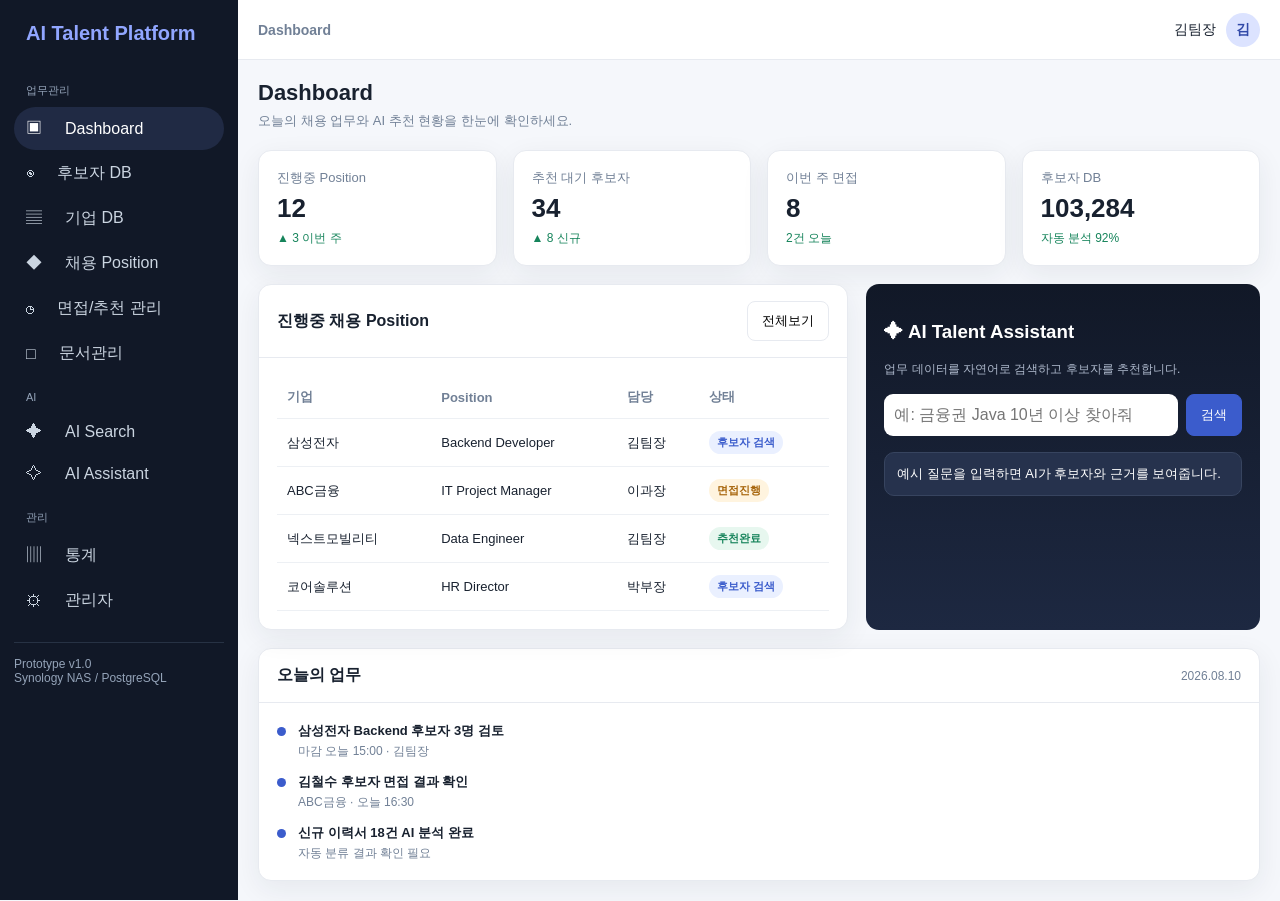
==== commit fccf5a2f: "update" ====
--- a/demo_v6.html
+++ b/demo_v6.html
@@ -2,804 +2,505 @@
 <html lang="ko">
 <head>
 <meta charset="UTF-8">
-<meta name="viewport" content="width=device-width, initial-scale=1.0">
+<meta name="viewport" content="width=device-width, initial-scale=1.0, maximum-scale=1.0, user-scalable=no">
 <title>AI Talent Platform Prototype</title>
 <style>
-:root{
-  --bg:#f5f7fb; --panel:#fff; --line:#e7eaf0; --text:#18212f; --muted:#718096;
-  --primary:#3b5ccc; --primary2:#eef1ff; --success:#16845b; --warning:#c47a12;
-  --danger:#c84b4b; --shadow:0 8px 28px rgba(31,41,55,.07);
-}
-*{box-sizing:border-box}
-body{margin:0;font-family:Inter,"Noto Sans KR",Arial,sans-serif;background:var(--bg);color:var(--text)}
-button,input,select{font:inherit}
-button{cursor:pointer}
-.app{display:flex;min-height:100vh}
-.sidebar{width:238px;background:#111827;color:#fff;padding:22px 14px;position:fixed;inset:0 auto 0 0}
-.logo{font-size:20px;font-weight:800;padding:0 12px 24px}
-.logo span{color:#91a6ff}
-.menu-title{font-size:11px;color:#94a3b8;padding:14px 12px 7px;text-transform:uppercase}
-.nav button{width:100%;border:0;background:transparent;color:#cbd5e1;text-align:left;padding:11px 12px;border-radius:9px;margin:2px 0}
-.nav button:hover,.nav button.active{background:#202a44;color:#fff}
-.nav .icon{display:inline-block;width:23px}
-.sidebar-bottom{position:absolute;bottom:18px;left:18px;right:18px;border-top:1px solid #273244;padding-top:14px;color:#94a3b8;font-size:12px}
-.main{margin-left:238px;width:calc(100% - 238px)}
-.topbar{height:70px;background:#fff;border-bottom:1px solid var(--line);display:flex;align-items:center;justify-content:space-between;padding:0 28px;position:sticky;top:0;z-index:5}
-.breadcrumb{font-size:14px;color:var(--muted)}
-.user{display:flex;align-items:center;gap:10px;font-size:14px}
-.avatar{width:34px;height:34px;border-radius:50%;background:#dce3ff;color:#3149a8;display:grid;place-items:center;font-weight:700}
-.content{padding:28px;max-width:1500px;margin:auto}
-.page{display:none}.page.active{display:block}
-h1{margin:0 0 6px;font-size:25px}.sub{color:var(--muted);font-size:14px;margin-bottom:24px}
-.grid4{display:grid;grid-template-columns:repeat(4,1fr);gap:16px}
-.card{background:var(--panel);border:1px solid var(--line);border-radius:13px;box-shadow:var(--shadow)}
-.kpi{padding:20px}.kpi .label{font-size:13px;color:var(--muted)}.kpi .num{font-size:28px;font-weight:800;margin:8px 0}.delta{font-size:12px;color:var(--success)}
-.grid2{display:grid;grid-template-columns:1.35fr .9fr;gap:18px;margin-top:18px}
-.card-head{display:flex;justify-content:space-between;align-items:center;padding:18px 20px;border-bottom:1px solid var(--line)}
-.card-title{font-weight:750}.small{font-size:12px;color:var(--muted)}
-.card-body{padding:18px 20px}
-.table{width:100%;border-collapse:collapse}.table th,.table td{text-align:left;padding:13px 10px;border-bottom:1px solid #edf0f4;font-size:13px}.table th{color:var(--muted);font-weight:600}
-.badge{display:inline-flex;padding:4px 8px;border-radius:999px;font-size:11px;font-weight:700;background:#eef2f7;color:#566273}
-.badge.green{background:#e7f7ef;color:#16845b}.badge.blue{background:#eaf0ff;color:#3b5ccc}.badge.orange{background:#fff4df;color:#a7650b}
-.btn{border:1px solid var(--line);background:#fff;border-radius:8px;padding:8px 12px;font-size:13px}
-.btn.primary{background:var(--primary);border-color:var(--primary);color:#fff}.btn.ghost{background:#f7f8fc}.btn.ai{background:#111827;color:#fff;border-color:#111827}
-.actions{display:flex;gap:8px;flex-wrap:wrap}
-.searchbox{display:flex;gap:10px;margin-bottom:18px}.searchbox input{flex:1;border:1px solid #dce1ea;border-radius:10px;padding:13px 15px;background:#fff;outline:none}.searchbox input:focus{border-color:#8395e9;box-shadow:0 0 0 3px #eef1ff}
-.search-meta{display:flex;justify-content:space-between;align-items:center;margin:8px 0 12px}
-.candidate{display:grid;grid-template-columns:1fr auto;gap:15px;padding:16px;border:1px solid var(--line);border-radius:12px;margin-bottom:10px;background:#fff}
-.candidate:hover{border-color:#b9c4f3}
-.name{font-weight:750;font-size:15px}.role{font-size:13px;color:var(--muted);margin:4px 0 9px}.chips{display:flex;gap:6px;flex-wrap:wrap}.chip{background:#f1f3f7;padding:4px 8px;border-radius:6px;font-size:11px;color:#536072}
-.score{font-size:22px;font-weight:800;color:var(--primary);text-align:right}.score small{display:block;font-size:10px;color:var(--muted);font-weight:500}
-.ai-panel{background:linear-gradient(180deg,#111827,#1d2841);color:#fff;border-radius:13px;padding:20px;min-height:310px}
-.ai-panel h3{margin:0 0 6px}.ai-input{display:flex;gap:8px;margin:16px 0}.ai-input input{flex:1;border:0;border-radius:9px;padding:11px;background:#fff;color:#111}.ai-result{background:#26324d;border:1px solid #37445f;border-radius:10px;padding:12px;margin-top:9px;font-size:13px}
-.timeline{display:flex;flex-direction:column;gap:12px}.task{display:flex;gap:12px;align-items:flex-start}.dot{width:9px;height:9px;border-radius:50%;background:var(--primary);margin-top:6px;flex:none}.task b{font-size:13px}.task span{display:block;color:var(--muted);font-size:12px;margin-top:3px}
-.detail{display:grid;grid-template-columns:1fr 330px;gap:18px}.profile-head{display:flex;gap:16px;align-items:center}.big-avatar{width:68px;height:68px;border-radius:16px;background:#e6ebff;color:#3b5ccc;display:grid;place-items:center;font-size:22px;font-weight:800}.profile-meta h2{margin:0 0 4px}.profile-meta p{margin:0;color:var(--muted);font-size:13px}.info-grid{display:grid;grid-template-columns:repeat(4,1fr);gap:10px;margin-top:18px}.info{background:#f7f8fb;border-radius:9px;padding:12px}.info label{display:block;color:var(--muted);font-size:11px}.info strong{display:block;margin-top:4px;font-size:13px}
-.progress{height:7px;background:#edf0f5;border-radius:20px;overflow:hidden}.progress span{display:block;height:100%;background:var(--primary);border-radius:20px}
-.empty{padding:50px;text-align:center;color:var(--muted)}
-@media(max-width:1050px){.grid4{grid-template-columns:repeat(2,1fr)}.grid2,.detail{grid-template-columns:1fr}.sidebar{width:190px}.main{margin-left:190px;width:calc(100% - 190px)}}
-</style>
-<style>
-.modal-backdrop{position:fixed;inset:0;background:rgba(15,23,42,.58);display:none;align-items:center;justify-content:center;z-index:50;padding:24px}
-.modal-backdrop.show{display:flex}.modal{width:min(900px,96vw);max-height:90vh;overflow:auto;background:#fff;border-radius:14px;box-shadow:0 20px 70px rgba(0,0,0,.22)}
-.modal-head{display:flex;justify-content:space-between;align-items:center;padding:18px 22px;border-bottom:1px solid var(--line)}
-.modal-body{padding:22px}.modal-close{border:0;background:#f2f4f8;border-radius:8px;width:34px;height:34px}
-.form-grid{display:grid;grid-template-columns:repeat(2,1fr);gap:14px}.field label{display:block;color:var(--muted);font-size:12px;margin-bottom:6px}
-.field input,.field select,.field textarea{width:100%;border:1px solid #dce1ea;border-radius:8px;padding:10px 11px;background:#fff}.field.full{grid-column:1/-1}
-.position-row{cursor:pointer}.position-row:hover{background:#f7f8ff}.position-detail{margin-top:18px}
-.toast{position:fixed;right:24px;bottom:24px;background:#111827;color:#fff;padding:13px 17px;border-radius:9px;display:none;z-index:80;font-size:13px}
-@media(max-width:700px){.form-grid{grid-template-columns:1fr}.field.full{grid-column:auto}}
-</style>
-<style>
-.interview-list-card{padding:0;background:transparent;box-shadow:none;border:0}
-.interview-item{
-  background:#fff;border:1px solid #e2e7ef;border-radius:16px;
-  padding:20px;margin-bottom:12px;display:flex;align-items:center;
-  justify-content:space-between;gap:20px;transition:.15s;
-}
-.interview-item:hover{box-shadow:0 8px 24px rgba(31,41,55,.06);border-color:#d5dce8}
-.interview-main{min-width:0}
-.interview-title{font-size:19px;font-weight:800;color:#111827;margin-bottom:8px}
-.interview-sub{font-size:14px;color:#718096;margin-bottom:12px}
-.interview-actions{display:flex;align-items:center;gap:10px}
-.detail-btn{min-width:62px;height:72px;background:#fff;border:1px solid #e1e6ee;border-radius:10px;font-size:14px;cursor:pointer}
-.detail-btn:hover{background:#f7f9fc}
-.progress-modal{width:min(920px,96vw)}
-.progress-summary{
- display:grid;grid-template-columns:repeat(4,1fr);gap:12px;margin-bottom:22px
-}
-.progress-stat{border:1px solid #e3e8ef;border-radius:12px;padding:14px;background:#fafbfc}
-.progress-stat label{display:block;color:#7b8798;font-size:12px;margin-bottom:6px}
-.progress-stat strong{font-size:16px;color:#172033}
-.progress-line{position:relative;margin:28px 8px 34px}
-.progress-line:before{content:"";position:absolute;top:16px;left:16px;right:16px;height:3px;background:#e5eaf1}
-.progress-steps{position:relative;display:grid;grid-template-columns:repeat(5,1fr)}
-.progress-step{text-align:center;position:relative}
-.step-dot{width:32px;height:32px;border-radius:50%;margin:0 auto 9px;background:#e9edf4;color:#8490a0;display:flex;align-items:center;justify-content:center;font-size:13px;font-weight:700;position:relative;z-index:2}
-.progress-step.done .step-dot,.progress-step.current .step-dot{background:#4f67d8;color:#fff}
-.progress-step.current .step-dot{box-shadow:0 0 0 5px #e8ecff}
-.step-title{font-size:13px;font-weight:700;color:#687387}
-.progress-step.done .step-title,.progress-step.current .step-title{color:#25304a}
-.progress-detail-box{background:#f7f9fc;border:1px solid #e3e8ef;border-radius:12px;padding:18px;margin-top:10px}
-.progress-detail-box h3{margin:0 0 12px;font-size:16px}
-.progress-detail-row{display:grid;grid-template-columns:120px 1fr;padding:8px 0;border-bottom:1px solid #e5e9ef;font-size:13px}
-.progress-detail-row:last-child{border-bottom:0}
-.progress-detail-row .label{color:#7b8798}
-@media(max-width:700px){
- .interview-item{align-items:flex-start}.interview-actions{flex-shrink:0}
- .progress-summary{grid-template-columns:repeat(2,1fr)}
- .progress-steps{grid-template-columns:1fr}
- .progress-line:before{display:none}.progress-step{text-align:left;display:flex;align-items:center;gap:10px;margin:8px 0}
- .step-dot{margin:0}
-}
-</style>
-
-<style>
-html,body{width:100%;max-width:100%;overflow-x:hidden;-webkit-text-size-adjust:100%;text-size-adjust:100%}
-*{box-sizing:border-box}
-body{margin:0;min-width:320px}
-button,input,select,textarea{font:inherit}
-button,.btn,.nav button{min-height:44px;touch-action:manipulation;-webkit-tap-highlight-color:transparent}
-img,svg{max-width:100%;height:auto}
-
-@media(max-width:768px){
-  h1{font-size:27px!important;line-height:1.25}
-  h2{font-size:21px!important}
-  .sub{font-size:14px!important;line-height:1.55}
-  .nav{overflow-x:auto;white-space:nowrap;-webkit-overflow-scrolling:touch;scrollbar-width:none}
-  .nav::-webkit-scrollbar{display:none}
-  .nav button{flex:0 0 auto;padding:10px 13px!important;font-size:13px!important}
-  .card{border-radius:13px!important}
-  .form-grid{grid-template-columns:1fr!important;gap:12px!important}
-  .field.full{grid-column:auto!important}
-  .field input,.field select,.field textarea{min-height:44px;font-size:16px}
-  .card-body:has(.table){overflow-x:auto;-webkit-overflow-scrolling:touch}
-  table.table{min-width:680px}
-  .candidate,.interview-item{padding:15px!important;gap:12px!important;border-radius:12px!important}
-  .candidate .name,.interview-title{font-size:16px!important;line-height:1.45}
-  .candidate .role,.interview-sub{font-size:13px!important;line-height:1.45}
-  .chips{display:flex;flex-wrap:wrap;gap:5px}
-  .chip,.badge{font-size:11px!important}
-  .score{font-size:20px!important;white-space:nowrap}
-  .interview-actions{flex-shrink:0}
-  .detail-btn{min-width:58px;min-height:58px}
-  .modal-backdrop{padding:8px!important;align-items:flex-end}
-  .modal{width:100%!important;max-width:100%!important;max-height:94vh!important;border-radius:18px 18px 0 0!important;margin:0!important}
-  .modal-head{padding:15px 16px!important;position:sticky;top:0;background:#fff;z-index:2}
-  .modal-body{padding:16px!important}
-  .profile-head{gap:10px!important}
-  .profile-meta h2{font-size:20px!important}
-  .info-grid,.progress-summary{grid-template-columns:1fr 1fr!important;gap:8px!important}
-  .info{padding:12px!important}
-  .progress-line{margin:20px 0!important}
-  .progress-steps{grid-template-columns:1fr!important;gap:4px}
-  .progress-line:before{display:none!important}
-  .progress-step{display:flex!important;align-items:center;gap:10px;text-align:left!important;padding:6px 0}
-  .step-dot{flex:0 0 32px;margin:0!important}
-  .progress-detail-row{grid-template-columns:85px 1fr!important;gap:8px;line-height:1.5}
-  .actions{display:flex;flex-wrap:wrap;gap:8px}
-  .actions .btn{flex:1 1 140px}
-  .ai-panel{padding:16px!important}
-}
-@media(max-width:420px){
-  h1{font-size:24px!important}
-  .card-body{padding:14px!important}
-  .interview-item{align-items:stretch!important}
-  .info-grid,.progress-summary{grid-template-columns:1fr!important}
-  .detail-btn{min-width:54px;min-height:54px}
-}
-</style>
-
-
-<style id="mobile-responsive-v6">
-/* =========================================================
-   AI HeadHunter Sales Demo V6
-   HTML5 Responsive / Mobile Drawer / Touch UI
-   ========================================================= */
-
-html {
-  width: 100%;
-  min-width: 320px;
-  overflow-x: hidden;
-  -webkit-text-size-adjust: 100%;
-  text-size-adjust: 100%;
-}
-
-body {
-  width: 100%;
-  min-width: 320px;
-  margin: 0;
-  overflow-x: hidden;
-}
-
-/* 모든 박스가 viewport를 넘지 않도록 */
-*, *::before, *::after {
-  box-sizing: border-box;
-}
-
-img, video, canvas, svg {
-  max-width: 100%;
-  height: auto;
-}
-
-button, input, select, textarea {
-  font: inherit;
-}
-
-button, .btn, .nav button, a.btn {
-  min-height: 44px;
-  touch-action: manipulation;
-  -webkit-tap-highlight-color: transparent;
-}
-
-/* 모바일 Drawer용 overlay */
-.mobile-drawer-overlay {
-  display: none;
-}
-
-/* 모바일 햄버거 */
-.mobile-menu-btn {
+:root {
+  --bg: #f5f7fb;
+  --panel: #fff;
+  --line: #e7eaf0;
+  --text: #18212f;
+  --muted: #718096;
+  --primary: #3b5ccc;
+  --primary2: #eef1ff;
+  --success: #16845b;
+  --warning: #c47a12;
+  --danger: #c84b4b;
+  --shadow: 0 8px 28px rgba(31,41,55,.07);
+}
+
+* { box-sizing: border-box; }
+html, body { width: 100%; max-width: 100%; overflow-x: hidden; -webkit-text-size-adjust: 100%; }
+body { margin: 0; min-width: 320px; font-family: Inter, "Noto Sans KR", Arial, sans-serif; background: var(--bg); color: var(--text); }
+button, input, select, textarea { font: inherit; }
+button { cursor: pointer; }
+
+/* Layout Base */
+.app { display: flex; min-height: 100vh; position: relative; }
+.sidebar {
+  width: 238px;
+  background: #111827;
+  color: #fff;
+  padding: 22px 14px;
+  position: fixed;
+  inset: 0 auto 0 0;
+  z-index: 100;
+  transition: transform 0.3s ease;
+  overflow-y: auto;
+}
+.logo { font-size: 20px; font-weight: 800; padding: 0 12px 24px; display: flex; align-items: center; justify-content: space-between; }
+.logo span { color: #91a6ff; }
+.menu-title { font-size: 11px; color: #94a3b8; padding: 14px 12px 7px; text-transform: uppercase; }
+.nav button { width: 100%; border: 0; background: transparent; color: #cbd5e1; text-align: left; padding: 11px 12px; border-radius: 99px; margin: 2px 0; display: flex; align-items: center; }
+.nav button:hover, .nav button.active { background: #202a44; color: #fff; }
+.nav .icon { display: inline-block; width: 23px; }
+.sidebar-bottom { border-top: 1px solid #273244; padding-top: 14px; margin-top: 20px; color: #94a3b8; font-size: 12px; }
+
+.sidebar-overlay {
   display: none;
   position: fixed;
-  top: max(12px, env(safe-area-inset-top));
-  left: 12px;
-  z-index: 10050;
-  width: 44px;
-  height: 44px;
-  min-height: 44px;
-  padding: 0;
-  border: 1px solid #dce2eb;
-  border-radius: 10px;
+  inset: 0;
+  background: rgba(15, 23, 42, 0.5);
+  z-index: 90;
+}
+.sidebar-overlay.show { display: block; }
+
+.main { margin-left: 238px; width: calc(100% - 238px); transition: margin-left 0.3s ease, width 0.3s ease; }
+.topbar {
+  height: 60px;
   background: #fff;
-  color: #18212f;
-  font-size: 23px;
-  line-height: 1;
-  box-shadow: 0 4px 14px rgba(31,41,55,.10);
-  cursor: pointer;
-}
-
-/* =========================================================
-   Tablet
-   ========================================================= */
-@media (max-width: 1024px) {
-  /* 기존 238px 같은 고정 여백이 있어도 태블릿에서는 축소 */
-  .main, main, .content {
-    max-width: 100%;
-  }
-
-  .dashboard-grid,
-  .kpi-grid,
-  .widget-grid {
-    grid-template-columns: repeat(2, minmax(0, 1fr)) !important;
-  }
-
-  .form-grid {
-    grid-template-columns: repeat(2, minmax(0, 1fr)) !important;
-  }
-}
-
-/* =========================================================
-   Mobile <= 768px
-   ========================================================= */
+  border-bottom: 1px solid var(--line);
+  display: flex;
+  align-items: center;
+  justify-content: space-between;
+  padding: 0 20px;
+  position: sticky;
+  top: 0;
+  z-index: 10;
+}
+.mobile-nav-toggle {
+  display: none;
+  background: transparent;
+  border: none;
+  font-size: 22px;
+  padding: 4px 8px;
+  color: var(--text);
+}
+.breadcrumb { font-size: 14px; color: var(--muted); font-weight: 600; }
+.user { display: flex; align-items: center; gap: 10px; font-size: 14px; }
+.avatar { width: 34px; height: 34px; border-radius: 50%; background: #dce3ff; color: #3149a8; display: grid; place-items: center; font-weight: 700; }
+
+.content { padding: 20px; max-width: 1500px; margin: auto; }
+.page { display: none; }
+.page.active { display: block; }
+h1 { margin: 0 0 6px; font-size: 22px; }
+.sub { color: var(--muted); font-size: 13px; margin-bottom: 20px; }
+
+/* Grid Components */
+.grid4 { display: grid; grid-template-columns: repeat(4, 1fr); gap: 16px; }
+.grid2 { display: grid; grid-template-columns: 1.35fr .9fr; gap: 18px; margin-top: 18px; }
+.card { background: var(--panel); border: 1px solid var(--line); border-radius: 13px; box-shadow: var(--shadow); }
+.kpi { padding: 18px; }
+.kpi .label { font-size: 13px; color: var(--muted); }
+.kpi .num { font-size: 26px; font-weight: 800; margin: 6px 0; }
+.delta { font-size: 12px; color: var(--success); }
+
+.card-head { display: flex; justify-content: space-between; align-items: center; padding: 16px 18px; border-bottom: 1px solid var(--line); }
+.card-title { font-weight: 750; }
+.small { font-size: 12px; color: var(--muted); }
+.card-body { padding: 18px; }
+
+/* Responsive Table Container */
+.table-responsive { width: 100%; overflow-x: auto; -webkit-overflow-scrolling: touch; }
+.table { width: 100%; border-collapse: collapse; white-space: nowrap; }
+.table th, .table td { text-align: left; padding: 12px 10px; border-bottom: 1px solid #edf0f4; font-size: 13px; }
+.table th { color: var(--muted); font-weight: 600; }
+
+.badge { display: inline-flex; padding: 4px 8px; border-radius: 999px; font-size: 11px; font-weight: 700; background: #eef2f7; color: #566273; }
+.badge.green { background: #e7f7ef; color: #16845b; }
+.badge.blue { background: #eaf0ff; color: #3b5ccc; }
+.badge.orange { background: #fff4df; color: #a7650b; }
+
+.btn { border: 1px solid var(--line); background: #fff; border-radius: 8px; padding: 8px 14px; font-size: 13px; min-height: 40px; }
+.btn.primary { background: var(--primary); border-color: var(--primary); color: #fff; }
+.btn.ghost { background: #f7f8fc; }
+.btn.ai { background: #111827; color: #fff; border-color: #111827; }
+.actions { display: flex; gap: 8px; flex-wrap: wrap; }
+
+.searchbox { display: flex; gap: 8px; margin-bottom: 16px; }
+.searchbox input { flex: 1; border: 1px solid #dce1ea; border-radius: 10px; padding: 10px 14px; background: #fff; outline: none; min-height: 42px; }
+.search-meta { display: flex; justify-content: space-between; align-items: center; margin: 8px 0 12px; }
+
+.candidate { display: flex; justify-content: space-between; align-items: flex-start; gap: 15px; padding: 16px; border: 1px solid var(--line); border-radius: 12px; margin-bottom: 10px; background: #fff; }
+.name { font-weight: 750; font-size: 15px; }
+.role { font-size: 13px; color: var(--muted); margin: 4px 0 9px; }
+.chips { display: flex; gap: 6px; flex-wrap: wrap; }
+.chip { background: #f1f3f7; padding: 4px 8px; border-radius: 6px; font-size: 11px; color: #536072; }
+.score { font-size: 20px; font-weight: 800; color: var(--primary); text-align: right; }
+.score small { display: block; font-size: 10px; color: var(--muted); font-weight: 500; }
+
+.ai-panel { background: linear-gradient(180deg,#111827,#1d2841); color: #fff; border-radius: 13px; padding: 18px; }
+.ai-input { display: flex; gap: 8px; margin: 16px 0; }
+.ai-input input { flex: 1; border: 0; border-radius: 9px; padding: 10px; background: #fff; color: #111; min-height: 42px; }
+.ai-result { background: #26324d; border: 1px solid #37445f; border-radius: 10px; padding: 12px; margin-top: 9px; font-size: 13px; word-break: break-all; }
+
+.timeline { display: flex; flex-direction: column; gap: 12px; }
+.task { display: flex; gap: 12px; align-items: flex-start; }
+.dot { width: 9px; height: 9px; border-radius: 50%; background: var(--primary); margin-top: 6px; flex: none; }
+.task b { font-size: 13px; }
+.task span { display: block; color: var(--muted); font-size: 12px; margin-top: 3px; }
+
+.detail { display: grid; grid-template-columns: 1fr 300px; gap: 18px; }
+.profile-head { display: flex; gap: 16px; align-items: center; }
+.big-avatar { width: 60px; height: 60px; border-radius: 16px; background: #e6ebff; color: #3b5ccc; display: grid; place-items: center; font-size: 20px; font-weight: 800; flex-shrink: 0; }
+.profile-meta h2 { margin: 0 0 4px; font-size: 18px; }
+.info-grid { display: grid; grid-template-columns: repeat(4, 1fr); gap: 10px; margin-top: 18px; }
+.info { background: #f7f8fb; border-radius: 99px; padding: 12px; }
+.info label { display: block; color: var(--muted); font-size: 11px; }
+.info strong { display: block; margin-top: 4px; font-size: 13px; }
+
+.modal-backdrop { position: fixed; inset: 0; background: rgba(15,23,42,.58); display: none; align-items: center; justify-content: center; z-index: 150; padding: 16px; }
+.modal-backdrop.show { display: flex; }
+.modal { width: min(800px, 100%); max-height: 90vh; overflow-y: auto; background: #fff; border-radius: 14px; box-shadow: 0 20px 70px rgba(0,0,0,.22); }
+.modal-head { display: flex; justify-content: space-between; align-items: center; padding: 16px 20px; border-bottom: 1px solid var(--line); }
+.modal-body { padding: 20px; }
+.modal-close { border: 0; background: #f2f4f8; border-radius: 8px; width: 34px; height: 34px; font-size: 16px; }
+
+.form-grid { display: grid; grid-template-columns: repeat(2, 1fr); gap: 12px; }
+.field label { display: block; color: var(--muted); font-size: 12px; margin-bottom: 6px; }
+.field input, .field select, .field textarea { width: 100%; border: 1px solid #dce1ea; border-radius: 8px; padding: 10px; background: #fff; min-height: 42px; font-size: 14px; }
+.field.full { grid-column: 1 / -1; }
+
+.interview-item { background: #fff; border: 1px solid #e2e7ef; border-radius: 14px; padding: 16px; margin-bottom: 12px; display: flex; align-items: center; justify-content: space-between; gap: 16px; }
+.toast { position: fixed; right: 20px; bottom: 20px; background: #111827; color: #fff; padding: 12px 18px; border-radius: 9px; display: none; z-index: 200; font-size: 13px; }
+
+/* MEDIA QUERIES (Mobile Responsiveness) */
+@media (max-width: 900px) {
+  .grid4 { grid-template-columns: repeat(2, 1fr); }
+  .grid2, .detail { grid-template-columns: 1fr; }
+  .info-grid { grid-template-columns: repeat(2, 1fr); }
+}
+
 @media (max-width: 768px) {
-
-  body {
-    font-size: 14px;
-    background: #f5f7fb;
-  }
-
-  /* -------- Sidebar -> Drawer -------- */
-  .sidebar,
-  aside.sidebar,
-  .side-bar,
-  #sidebar {
-    position: fixed !important;
-    top: 0 !important;
-    left: 0 !important;
-    bottom: 0 !important;
-    width: min(82vw, 310px) !important;
-    max-width: 310px !important;
-    height: 100dvh !important;
-    max-height: 100dvh !important;
-    margin: 0 !important;
-    transform: translateX(-105%) !important;
-    transition: transform .25s ease !important;
-    z-index: 10040 !important;
-    overflow-y: auto !important;
-    overflow-x: hidden !important;
-    box-shadow: 8px 0 30px rgba(15,23,42,.16) !important;
-    -webkit-overflow-scrolling: touch;
-  }
-
-  body.drawer-open .sidebar,
-  body.drawer-open aside.sidebar,
-  body.drawer-open .side-bar,
-  body.drawer-open #sidebar {
-    transform: translateX(0) !important;
-  }
-
-  .mobile-drawer-overlay {
-    position: fixed;
-    inset: 0;
-    z-index: 10030;
-    display: block;
-    background: rgba(15,23,42,.48);
-    opacity: 0;
-    visibility: hidden;
-    pointer-events: none;
-    transition: opacity .25s ease, visibility .25s ease;
-  }
-
-  body.drawer-open .mobile-drawer-overlay {
-    opacity: 1;
-    visibility: visible;
-    pointer-events: auto;
-  }
-
-  .mobile-menu-btn {
-    display: flex;
-    align-items: center;
-    justify-content: center;
-  }
-
-  /* -------- 고정 margin-left 제거 -------- */
-  .main,
-  main,
-  .content,
-  .page-content,
-  .app-main,
-  .wrapper,
-  .container {
-    width: 100% !important;
-    max-width: 100% !important;
-    margin-left: 0 !important;
-    margin-right: 0 !important;
-  }
-
-  /* 혹시 inline style로 margin-left:238px가 들어간 경우 */
-  [style*="margin-left"] {
-    margin-left: 0 !important;
-  }
-
-  /* 상단 헤더가 sidebar 폭만큼 밀리는 것을 방지 */
-  header,
-  .topbar,
-  .header,
-  .app-header {
-    width: 100% !important;
-    margin-left: 0 !important;
-    padding-left: 68px !important;
-    padding-right: 14px !important;
-  }
-
-  /* -------- 페이지 여백 -------- */
-  .page,
-  .main-content,
-  .content-area {
-    width: 100% !important;
-    max-width: 100% !important;
-    padding: 18px 14px !important;
-    margin-left: 0 !important;
-  }
-
-  h1 {
-    font-size: 25px !important;
-    line-height: 1.28 !important;
-    word-break: keep-all;
-  }
-
-  h2 {
-    font-size: 20px !important;
-    line-height: 1.35 !important;
-  }
-
-  h3 {
-    font-size: 17px !important;
-  }
-
-  .sub,
-  .small {
-    line-height: 1.5;
-  }
-
-  /* -------- 반응형 Grid -------- */
-  .dashboard-grid,
-  .kpi-grid,
-  .widget-grid,
-  .stats-grid,
-  .card-grid,
-  .cards-grid {
-    grid-template-columns: 1fr !important;
-    width: 100% !important;
-  }
-
-  .form-grid {
-    grid-template-columns: 1fr !important;
-    width: 100% !important;
-  }
-
-  .field,
-  .field.full {
-    width: 100% !important;
-    grid-column: 1 / -1 !important;
-  }
-
-  /* 2열 KPI가 더 적합한 영역 */
-  .kpi-grid.compact,
-  .stats-grid.compact {
-    grid-template-columns: repeat(2, minmax(0, 1fr)) !important;
-  }
-
-  /* 카드가 부모 폭을 넘지 않도록 */
-  .card,
-  .panel,
-  .widget,
-  .candidate,
-  .interview-item,
-  .position-detail {
-    width: 100% !important;
-    max-width: 100% !important;
-    min-width: 0 !important;
-  }
-
-  .card {
-    border-radius: 13px !important;
-  }
-
-  /* -------- 입력/터치 최적화 -------- */
-  input,
-  select,
-  textarea {
-    width: 100%;
-    min-height: 44px;
-    font-size: 16px !important;
-    line-height: 1.4;
-    border-radius: 9px;
-  }
-
-  textarea {
-    min-height: 110px;
-  }
-
-  .btn,
-  button {
-    min-height: 44px;
-  }
-
-  /* -------- 메뉴 -------- */
-  .nav,
-  .sidebar-nav {
-    overflow-x: hidden;
-  }
-
-  .nav button,
-  .sidebar-nav button {
-    min-height: 46px;
-    width: 100%;
-    text-align: left;
-    padding: 11px 16px !important;
-  }
-
-  /* -------- Table responsive -------- */
-  .table-responsive {
-    display: block;
-    width: 100%;
-    max-width: 100%;
-    overflow-x: auto;
-    overflow-y: hidden;
-    -webkit-overflow-scrolling: touch;
-    overscroll-behavior-x: contain;
-    border-radius: 10px;
-  }
-
-  .table-responsive table {
-    width: max-content;
-    min-width: 680px;
-  }
-
-  table {
-    max-width: none;
-  }
-
-  /* -------- 후보자/면접 카드 -------- */
-  .candidate,
-  .interview-item {
-    padding: 14px !important;
-    gap: 10px !important;
-  }
-
-  .candidate {
-    display: flex;
-    align-items: flex-start !important;
-  }
-
-  .candidate > div:first-child {
-    min-width: 0;
-    flex: 1 1 auto;
-  }
-
-  .candidate .name,
-  .interview-title {
-    font-size: 16px !important;
-    line-height: 1.45;
-    word-break: keep-all;
-  }
-
-  .candidate .role,
-  .interview-sub {
-    font-size: 13px !important;
-    line-height: 1.5;
-    word-break: keep-all;
-  }
-
-  .chips {
-    display: flex;
-    flex-wrap: wrap;
-    gap: 5px;
-  }
-
-  .chip,
-  .badge {
-    font-size: 11px !important;
-    line-height: 1.35;
-  }
-
-  .score {
-    font-size: 19px !important;
-    white-space: nowrap;
-  }
-
-  .detail-btn {
-    min-width: 58px;
-    min-height: 58px;
-  }
-
-  /* -------- 팝업: Bottom Sheet -------- */
-  .modal-backdrop {
-    padding: 0 !important;
-    align-items: flex-end !important;
-  }
-
-  .modal {
-    width: 100% !important;
-    max-width: 100% !important;
-    max-height: 92dvh !important;
-    margin: 0 !important;
-    border-radius: 18px 18px 0 0 !important;
-    overflow: hidden;
-  }
-
-  .modal-head {
-    position: sticky;
-    top: 0;
-    z-index: 3;
-    padding: 14px 16px !important;
-    background: #fff;
-  }
-
-  .modal-body {
-    max-height: calc(92dvh - 70px);
-    overflow-y: auto;
-    -webkit-overflow-scrolling: touch;
-    padding: 16px !important;
-  }
-
-  .info-grid,
-  .progress-summary {
-    grid-template-columns: repeat(2, minmax(0, 1fr)) !important;
-    gap: 8px !important;
-  }
-
-  .progress-steps {
-    grid-template-columns: 1fr !important;
-    gap: 3px;
-  }
-
-  .progress-line:before {
-    display: none !important;
-  }
-
-  .progress-step {
-    display: flex !important;
-    align-items: center;
-    gap: 10px;
-    text-align: left !important;
-    padding: 6px 0;
-  }
-
-  .step-dot {
-    flex: 0 0 32px;
-    margin: 0 !important;
-  }
-
-  .progress-detail-row {
-    grid-template-columns: 84px minmax(0, 1fr) !important;
-    gap: 8px;
-    line-height: 1.5;
-    word-break: keep-all;
-  }
-
-  .actions {
-    display: flex;
-    flex-wrap: wrap;
-    gap: 8px;
-  }
-
-  .actions .btn {
-    flex: 1 1 140px;
-  }
-}
-
-/* =========================================================
-   Small Phone <= 420px
-   ========================================================= */
-@media (max-width: 420px) {
-
-  .page,
-  .main-content,
-  .content-area {
-    padding: 15px 11px !important;
-  }
-
-  h1 {
-    font-size: 23px !important;
-  }
-
-  .card-body {
-    padding: 13px !important;
-  }
-
-  .info-grid,
-  .progress-summary {
-    grid-template-columns: 1fr !important;
-  }
-
-  .interview-item {
-    align-items: stretch !important;
-  }
-
-  .interview-actions {
-    flex-shrink: 0;
-    align-self: center;
-  }
-
-  .detail-btn {
-    min-width: 54px;
-    min-height: 54px;
-    padding: 8px !important;
-  }
-
-  .actions .btn {
-    flex-basis: 100%;
-  }
-}
-
-/* 안전 영역 */
-@supports (padding: max(0px)) {
-  .mobile-menu-btn {
-    left: max(12px, env(safe-area-inset-left));
-  }
-
-  .page,
-  .main-content,
-  .content-area {
-    padding-bottom: max(18px, env(safe-area-inset-bottom));
-  }
+  .sidebar { transform: translateX(-100%); }
+  .sidebar.open { transform: translateX(0); }
+  .main { margin-left: 0; width: 100%; }
+  .mobile-nav-toggle { display: block; }
+  
+  .content { padding: 14px; }
+  .searchbox { flex-direction: column; }
+  .searchbox input, .searchbox button { width: 100%; }
+  
+  .form-grid { grid-template-columns: 1fr; }
+  .candidate { flex-direction: column; align-items: stretch; }
+  .score { text-align: left; margin-top: 8px; }
+  
+  .interview-item { flex-direction: column; align-items: flex-start; }
+  .interview-actions { width: 100%; display: flex; justify-content: flex-end; }
+  
+  .modal-backdrop { padding: 10px; align-items: flex-end; }
+  .modal { max-height: 88vh; border-radius: 16px 16px 0 0; }
+}
+
+@media (max-width: 480px) {
+  .grid4 { grid-template-columns: 1fr; }
+  .info-grid { grid-template-columns: 1fr; }
 }
 </style>
-
 </head>
 <body>
 
-<!-- Mobile Navigation Drawer -->
-<button id="mobileMenuBtn" class="mobile-menu-btn" aria-label="메뉴 열기" aria-expanded="false">☰</button>
-<div id="mobileDrawerOverlay" class="mobile-drawer-overlay" aria-hidden="true"></div>
+<div class="sidebar-overlay" id="sidebarOverlay" onclick="closeSidebar()"></div>
 
 <div class="app">
-<aside class="sidebar">
-  <div class="logo">AI <span>Talent</span> Platform</div>
-  <div class="menu-title">업무관리</div>
-  <div class="nav">
-    <button class="active" data-page="dashboard">▣ <span class="icon"></span>Dashboard</button>
-    <button data-page="candidates">◉ <span class="icon"></span>후보자 DB</button>
-    <button data-page="companies">▤ <span class="icon"></span>기업 DB</button>
-    <button data-page="projects">◆ <span class="icon"></span>채용 Position</button>
-    <button data-page="interviews">◷ <span class="icon"></span>면접/추천 관리</button>
-    <button data-page="documents">□ <span class="icon"></span>문서관리</button>
+  <!-- Sidebar -->
+  <aside class="sidebar" id="sidebar">
+    <div class="logo">
+      <span>AI Talent Platform</span>
+    </div>
+    <div class="menu-title">업무관리</div>
+    <div class="nav">
+      <button class="active" data-page="dashboard">▣ <span class="icon"></span>Dashboard</button>
+      <button data-page="candidates">◉ <span class="icon"></span>후보자 DB</button>
+      <button data-page="companies">▤ <span class="icon"></span>기업 DB</button>
+      <button data-page="projects">◆ <span class="icon"></span>채용 Position</button>
+      <button data-page="interviews">◷ <span class="icon"></span>면접/추천 관리</button>
+      <button data-page="documents">□ <span class="icon"></span>문서관리</button>
+    </div>
+    <div class="menu-title">AI</div>
+    <div class="nav">
+      <button data-page="aisearch">✦ <span class="icon"></span>AI Search</button>
+      <button data-page="aiassistant">✧ <span class="icon"></span>AI Assistant</button>
+    </div>
+    <div class="menu-title">관리</div>
+    <div class="nav">
+      <button data-page="stats">▥ <span class="icon"></span>통계</button>
+      <button data-page="settings">⚙ <span class="icon"></span>관리자</button>
+    </div>
+    <div class="sidebar-bottom">Prototype v1.0<br>Synology NAS / PostgreSQL</div>
+  </aside>
+
+  <!-- Main Content -->
+  <main class="main">
+    <header class="topbar">
+      <div style="display:flex; align-items:center; gap:8px;">
+        <button class="mobile-nav-toggle" onclick="toggleSidebar()">☰</button>
+        <div class="breadcrumb" id="crumb">Dashboard</div>
+      </div>
+      <div class="user">
+        <span>김팀장</span>
+        <div class="avatar">김</div>
+      </div>
+    </header>
+
+    <section class="content">
+      <!-- DASHBOARD PAGE -->
+      <div id="dashboard" class="page active">
+        <h1>Dashboard</h1>
+        <div class="sub">오늘의 채용 업무와 AI 추천 현황을 한눈에 확인하세요.</div>
+        
+        <div class="grid4">
+          <div class="card kpi"><div class="label">진행중 Position</div><div class="num">12</div><div class="delta">▲ 3 이번 주</div></div>
+          <div class="card kpi"><div class="label">추천 대기 후보자</div><div class="num">34</div><div class="delta">▲ 8 신규</div></div>
+          <div class="card kpi"><div class="label">이번 주 면접</div><div class="num">8</div><div class="delta">2건 오늘</div></div>
+          <div class="card kpi"><div class="label">후보자 DB</div><div class="num">103,284</div><div class="delta">자동 분석 92%</div></div>
+        </div>
+
+        <div class="grid2">
+          <div class="card">
+            <div class="card-head">
+              <div class="card-title">진행중 채용 Position</div>
+              <button class="btn" onclick="go('projects')">전체보기</button>
+            </div>
+            <div class="card-body">
+              <div class="table-responsive">
+                <table class="table">
+                  <thead><tr><th>기업</th><th>Position</th><th>담당</th><th>상태</th></tr></thead>
+                  <tbody>
+                    <tr><td>삼성전자</td><td>Backend Developer</td><td>김팀장</td><td><span class="badge blue">후보자 검색</span></td></tr>
+                    <tr><td>ABC금융</td><td>IT Project Manager</td><td>이과장</td><td><span class="badge orange">면접진행</span></td></tr>
+                    <tr><td>넥스트모빌리티</td><td>Data Engineer</td><td>김팀장</td><td><span class="badge green">추천완료</span></td></tr>
+                    <tr><td>코어솔루션</td><td>HR Director</td><td>박부장</td><td><span class="badge blue">후보자 검색</span></td></tr>
+                  </tbody>
+                </table>
+              </div>
+            </div>
+          </div>
+
+          <div class="ai-panel">
+            <h3>✦ AI Talent Assistant</h3>
+            <div style="color:#aeb9cc;font-size:12px">업무 데이터를 자연어로 검색하고 후보자를 추천합니다.</div>
+            <div class="ai-input">
+              <input id="dashAi" placeholder="예: 금융권 Java 10년 이상 찾아줘">
+              <button class="btn primary" onclick="runAi('dashAi','dashResult')">검색</button>
+            </div>
+            <div id="dashResult" class="ai-result">예시 질문을 입력하면 AI가 후보자와 근거를 보여줍니다.</div>
+          </div>
+        </div>
+
+        <div class="card" style="margin-top:18px">
+          <div class="card-head"><div class="card-title">오늘의 업무</div><span class="small">2026.08.10</span></div>
+          <div class="card-body timeline">
+            <div class="task"><i class="dot"></i><div><b>삼성전자 Backend 후보자 3명 검토</b><span>마감 오늘 15:00 · 김팀장</span></div></div>
+            <div class="task"><i class="dot"></i><div><b>김철수 후보자 면접 결과 확인</b><span>ABC금융 · 오늘 16:30</span></div></div>
+            <div class="task"><i class="dot"></i><div><b>신규 이력서 18건 AI 분석 완료</b><span>자동 분류 결과 확인 필요</span></div></div>
+          </div>
+        </div>
+      </div>
+
+      <!-- CANDIDATES PAGE -->
+      <div id="candidates" class="page">
+        <h1>후보자 DB</h1>
+        <div class="sub">103,284명의 후보자 정보를 검색하고 관리합니다.</div>
+        <div class="searchbox">
+          <input id="candidateSearch" value="금융권 Java 10년 이상 PM 경험" placeholder="이름, 회사, 기술 또는 자연어로 검색">
+          <button class="btn ai" onclick="candidateSearch()">✦ AI 검색</button>
+          <button class="btn primary">+ 후보자 등록</button>
+        </div>
+        <div class="search-meta">
+          <span class="small">AI 매칭 결과 <b style="color:#18212f">27명</b></span>
+          <select class="btn"><option>적합도순</option><option>최신등록순</option></select>
+        </div>
+        <div id="candidateList"></div>
+      </div>
+
+      <!-- AI SEARCH PAGE -->
+      <div id="aisearch" class="page">
+        <h1>AI Search</h1>
+        <div class="sub">후보자 조건을 문장으로 입력하면 AI가 DB와 이력서를 함께 분석합니다.</div>
+        <div class="card" style="padding:20px">
+          <div class="searchbox">
+            <input id="aiSearchInput" placeholder='예: "금융권에서 Java 10년 이상, PM 경험이 있는 서울 근무 가능자"'>
+            <button class="btn ai" onclick="runAISearch()">✦ AI 검색</button>
+          </div>
+          <div id="aiSearchResult" class="empty">검색 조건을 입력해 주세요.</div>
+        </div>
+      </div>
+
+      <!-- AI ASSISTANT PAGE -->
+      <div id="aiassistant" class="page">
+        <h1>AI Assistant</h1>
+        <div class="sub">헤드헌터의 반복 업무를 AI가 지원합니다.</div>
+        <div class="detail">
+          <div class="card">
+            <div class="card-head"><div class="card-title">대화형 업무 지원</div></div>
+            <div class="card-body" id="chatArea">
+              <div class="ai-result" style="background:#f5f7fb;color:#18212f;border-color:#e4e8ef">
+                안녕하세요. 후보자 검색, 채용 Position 분석, 이력서 요약, 추천메일 작성 등을 도와드릴 수 있습니다.
+              </div>
+            </div>
+            <div class="card-body">
+              <div class="searchbox">
+                <input id="chatInput" placeholder="예: 삼성전자 포지션에 적합한 후보자 3명 추천해줘">
+                <button class="btn ai" onclick="chat()">전송</button>
+              </div>
+            </div>
+          </div>
+          <div class="card">
+            <div class="card-head"><div class="card-title">빠른 업무</div></div>
+            <div class="card-body actions">
+              <button class="btn" onclick="quick('후보자 추천')">후보자 추천</button>
+              <button class="btn" onclick="quick('이력서 요약')">이력서 요약</button>
+              <button class="btn" onclick="quick('추천메일 작성')">추천메일 작성</button>
+              <button class="btn" onclick="quick('채용현황 요약')">채용현황 요약</button>
+            </div>
+          </div>
+        </div>
+      </div>
+
+      <!-- COMPANIES PAGE -->
+      <div id="companies" class="page">
+        <h1>기업 DB</h1>
+        <div class="sub">고객사, 담당자, 계약 및 채용 이력을 관리합니다.</div>
+        <div class="card">
+          <div class="card-head">
+            <div class="card-title">주요 고객사</div>
+            <button class="btn primary" onclick="openCompanyForm()">+ 기업 등록</button>
+          </div>
+          <div class="card-body">
+            <div class="table-responsive">
+              <table class="table">
+                <thead><tr><th>기업명</th><th>담당자</th><th>연락처</th><th>진행 Position</th><th>계약상태</th></tr></thead>
+                <tbody id="companyTableBody"></tbody>
+              </table>
+            </div>
+          </div>
+        </div>
+      </div>
+
+      <!-- PROJECTS PAGE -->
+      <div id="projects" class="page">
+        <h1>채용 Position</h1>
+        <div class="sub">기업별 채용 의뢰, AI 후보자 추천, 면접 등록을 한 화면에서 관리합니다.</div>
+        <div class="card">
+          <div class="card-head">
+            <div class="card-title">진행 Position</div>
+            <button class="btn primary" onclick="openPositionForm()">+ Position 등록</button>
+          </div>
+          <div class="card-body">
+            <div class="table-responsive">
+              <table class="table">
+                <thead><tr><th>기업</th><th>Position</th><th>경력</th><th>마감</th><th>후보자</th><th>진행상태</th></tr></thead>
+                <tbody id="positionTableBody"></tbody>
+              </table>
+            </div>
+          </div>
+        </div>
+      </div>
+
+      <!-- INTERVIEWS PAGE -->
+      <div id="interviews" class="page">
+        <h1>면접 / 추천 관리</h1>
+        <div class="sub">추천 후보자와 면접 일정을 단계별로 관리합니다.</div>
+        <div id="interviewList"></div>
+      </div>
+
+      <!-- DOCUMENTS PAGE -->
+      <div id="documents" class="page">
+        <h1>문서관리</h1>
+        <div class="sub">이력서, 계약서, 포트폴리오를 NAS에 안전하게 저장합니다.</div>
+        <div class="card">
+          <div class="card-head"><div class="card-title">최근 문서</div><button class="btn primary">+ 업로드</button></div>
+          <div class="card-body">
+            <div class="table-responsive">
+              <table class="table">
+                <thead><tr><th>파일명</th><th>분류</th><th>저장위치</th><th>AI 분석</th></tr></thead>
+                <tbody>
+                  <tr><td>김철수_이력서.pdf</td><td>이력서</td><td>NAS / Candidates</td><td><span class="badge green">완료</span></td></tr>
+                  <tr><td>ABC금융_채용계약서.pdf</td><td>계약서</td><td>NAS / Contracts</td><td><span class="badge green">완료</span></td></tr>
+                  <tr><td>박민수_Portfolio.pdf</td><td>포트폴리오</td><td>NAS / Candidates</td><td><span class="badge orange">분석중</span></td></tr>
+                </tbody>
+              </table>
+            </div>
+          </div>
+        </div>
+      </div>
+
+      <!-- STATS PAGE -->
+      <div id="stats" class="page">
+        <h1>통계</h1>
+        <div class="sub">채용 성과와 후보자 DB 현황을 확인합니다.</div>
+        <div class="grid4">
+          <div class="card kpi"><div class="label">이번 달 추천</div><div class="num">86</div><div class="delta">▲ 14%</div></div>
+          <div class="card kpi"><div class="label">면접 전환율</div><div class="num">42%</div><div class="delta">▲ 5.2%p</div></div>
+          <div class="card kpi"><div class="label">채용 성공</div><div class="num">19</div><div class="delta">▲ 3건</div></div>
+          <div class="card kpi"><div class="label">AI 추천 적중률</div><div class="num">91%</div><div class="delta">최근 30일</div></div>
+        </div>
+      </div>
+
+      <!-- SETTINGS PAGE -->
+      <div id="settings" class="page">
+        <h1>관리자</h1>
+        <div class="sub">사용자 권한, NAS 상태, AI 설정을 관리합니다.</div>
+        <div class="card">
+          <div class="card-body">
+            <div class="info-grid">
+              <div class="info"><label>NAS 저장공간</label><strong>1.2TB / 4TB</strong></div>
+              <div class="info"><label>DB 상태</label><strong style="color:#16845b">정상</strong></div>
+              <div class="info"><label>마지막 백업</label><strong>오늘 03:00</strong></div>
+              <div class="info"><label>AI 모델</label><strong>Qwen / API</strong></div>
+            </div>
+          </div>
+        </div>
+      </div>
+    </section>
+  </main>
+</div>
+
+<!-- MODALS -->
+<div id="companyModal" class="modal-backdrop">
+  <div class="modal">
+    <div class="modal-head"><b>기업 등록</b><button class="modal-close" onclick="closeModal('companyModal')">✕</button></div>
+    <div class="modal-body">
+      <div class="form-grid">
+        <div class="field"><label>기업명 *</label><input id="newCompanyName"></div>
+        <div class="field"><label>업종</label><input id="newCompanyIndustry"></div>
+        <div class="field"><label>담당자 *</label><input id="newCompanyContact"></div>
+        <div class="field"><label>연락처</label><input id="newCompanyPhone"></div>
+        <div class="field full"><label>메모</label><textarea id="newCompanyMemo" rows="3"></textarea></div>
+      </div>
+      <div class="actions" style="justify-content:flex-end;margin-top:18px">
+        <button class="btn" onclick="closeModal('companyModal')">취소</button>
+        <button class="btn primary" onclick="saveCompany()">등록</button>
+      </div>
+    </div>
   </div>
-  <div class="menu-title">AI</div>
-  <div class="nav">
-    <button data-page="aisearch">✦ <span class="icon"></span>AI Search</button>
-    <button data-page="aiassistant">✧ <span class="icon"></span>AI Assistant</button>
+</div>
+
+<div id="positionModal" class="modal-backdrop">
+  <div class="modal">
+    <div class="modal-head"><b>채용 Position 신규 등록</b><button class="modal-close" onclick="closeModal('positionModal')">✕</button></div>
+    <div class="modal-body">
+      <div class="form-grid">
+        <div class="field"><label>기업 *</label><select id="newPositionCompany"></select></div>
+        <div class="field"><label>Position *</label><input id="newPositionName"></div>
+        <div class="field"><label>경력조건</label><input id="newPositionCareer" value="5~10년"></div>
+        <div class="field"><label>채용인원</label><input id="newPositionCount" value="1명"></div>
+        <div class="field"><label>마감일</label><input id="newPositionDeadline" type="date" value="2026-08-31"></div>
+        <div class="field"><label>담당 헤드헌터</label><input id="newPositionManager" value="김팀장"></div>
+        <div class="field full"><label>필수 기술 / 역량</label><input id="newPositionSkills" value="Java, Spring Boot, PostgreSQL, AWS"></div>
+        <div class="field full"><label>채용 요구사항</label><textarea id="newPositionDesc" rows="3">대규모 서비스 백엔드 개발 경험자.</textarea></div>
+      </div>
+      <div class="actions" style="justify-content:flex-end;margin-top:18px">
+        <button class="btn" onclick="closeModal('positionModal')">취소</button>
+        <button class="btn primary" onclick="savePosition()">등록</button>
+      </div>
+    </div>
   </div>
-  <div class="menu-title">관리</div>
-  <div class="nav">
-    <button data-page="stats">▥ <span class="icon"></span>통계</button>
-    <button data-page="settings">⚙ <span class="icon"></span>관리자</button>
-  </div>
-  <div class="sidebar-bottom">Prototype v1.0<br>Synology NAS / PostgreSQL / AI Agent</div>
-</aside>
-
-<main class="main">
-<header class="topbar"><div class="breadcrumb" id="crumb">Dashboard</div><div class="user"><span>김팀장</span><div class="avatar">김</div></div></header>
-<section class="content">
-
-<div id="dashboard" class="page active">
-<h1>Dashboard</h1><div class="sub">오늘의 채용 업무와 AI 추천 현황을 한눈에 확인하세요.</div>
-<div class="grid4">
- <div class="card kpi"><div class="label">진행중 Position</div><div class="num">12</div><div class="delta">▲ 3 이번 주</div></div>
- <div class="card kpi"><div class="label">추천 대기 후보자</div><div class="num">34</div><div class="delta">▲ 8 신규</div></div>
- <div class="card kpi"><div class="label">이번 주 면접</div><div class="num">8</div><div class="delta">2건 오늘</div></div>
- <div class="card kpi"><div class="label">후보자 DB</div><div class="num">103,284</div><div class="delta">자동 분석 92%</div></div>
 </div>
-<div class="grid2">
- <div class="card"><div class="card-head"><div class="card-title">진행중 채용 Position</div><button class="btn" onclick="go('projects')">전체보기</button></div><div class="card-body">
-<div class="table-responsive"><table class="table"><thead><tr><th>기업</th><th>Position</th><th>담당</th><th>상태</th></tr></thead><tbody>
-<tr><td>삼성전자</td><td>Backend Developer</td><td>김팀장</td><td><span class="badge blue">후보자 검색</span></td></tr>
-<tr><td>ABC금융</td><td>IT Project Manager</td><td>이과장</td><td><span class="badge orange">면접진행</span></td></tr>
-<tr><td>넥스트모빌리티</td><td>Data Engineer</td><td>김팀장</td><td><span class="badge green">추천완료</span></td></tr>
-<tr><td>코어솔루션</td><td>HR Director</td><td>박부장</td><td><span class="badge blue">후보자 검색</span></td></tr>
-</tbody></table></div></div></div>
- <div class="ai-panel"><h3>✦ AI Talent Assistant</h3><div style="color:#aeb9cc;font-size:12px">업무 데이터를 자연어로 검색하고 후보자를 추천합니다.</div>
- <div class="ai-input"><input id="dashAi" placeholder="예: 금융권 Java 10년 이상 찾아줘"><button class="btn primary" onclick="runAi('dashAi','dashResult')">검색</button></div>
- <div id="dashResult" class="ai-result">예시 질문을 입력하면 AI가 후보자와 근거를 보여줍니다.</div></div>
-</div>
-<div class="card" style="margin-top:18px"><div class="card-head"><div class="card-title">오늘의 업무</div><span class="small">2026.08.10</span></div><div class="card-body timeline">
-<div class="task"><i class="dot"></i><div><b>삼성전자 Backend 후보자 3명 검토</b><span>마감 오늘 15:00 · 김팀장</span></div></div>
-<div class="task"><i class="dot"></i><div><b>김철수 후보자 면접 결과 확인</b><span>ABC금융 · 오늘 16:30</span></div></div>
-<div class="task"><i class="dot"></i><div><b>신규 이력서 18건 AI 분석 완료</b><span>자동 분류 결과 확인 필요</span></div></div>
-</div></div>
-</div>
-
-<div id="candidates" class="page">
-<h1>후보자 DB</h1><div class="sub">103,284명의 후보자 정보를 검색하고 관리합니다.</div>
-<div class="searchbox"><input id="candidateSearch" value="금융권 Java 10년 이상 PM 경험" placeholder="이름, 회사, 기술 또는 자연어로 검색"><button class="btn ai" onclick="candidateSearch()">✦ AI 검색</button><button class="btn primary">+ 후보자 등록</button></div>
-<div class="search-meta"><span class="small">AI 매칭 결과 <b style="color:#18212f">27명</b></span><select class="btn"><option>적합도순</option><option>최신등록순</option></select></div>
-<div id="candidateList"></div>
-</div>
-
-<div id="aisearch" class="page">
-<h1>AI Search</h1><div class="sub">후보자 조건을 문장으로 입력하면 AI가 DB와 이력서를 함께 분석합니다.</div>
-<div class="card" style="padding:20px"><div class="searchbox"><input id="aiSearchInput" placeholder='예: "금융권에서 Java 10년 이상, PM 경험이 있는 서울 근무 가능자"'><button class="btn ai" onclick="runAISearch()">✦ AI 검색</button></div>
-<div id="aiSearchResult" class="empty">검색 조건을 입력해 주세요.</div></div>
-</div>
-
-<div id="aiassistant" class="page">
-<h1>AI Assistant</h1><div class="sub">헤드헌터의 반복 업무를 AI가 지원합니다.</div>
-<div class="detail"><div class="card"><div class="card-head"><div class="card-title">대화형 업무 지원</div></div><div class="card-body" id="chatArea">
-<div class="ai-result" style="background:#f5f7fb;color:#18212f;border-color:#e4e8ef">안녕하세요. 후보자 검색, 채용 Position 분석, 이력서 요약, 추천메일 작성 등을 도와드릴 수 있습니다.</div>
-</div><div class="card-body"><div class="searchbox"><input id="chatInput" placeholder="예: 삼성전자 포지션에 적합한 후보자 3명 추천해줘"><button class="btn ai" onclick="chat()">전송</button></div></div></div>
-<div class="card"><div class="card-head"><div class="card-title">빠른 업무</div></div><div class="card-body actions">
-<button class="btn" onclick="quick('후보자 추천')">후보자 추천</button><button class="btn" onclick="quick('이력서 요약')">이력서 요약</button><button class="btn" onclick="quick('추천메일 작성')">추천메일 작성</button><button class="btn" onclick="quick('채용현황 요약')">채용현황 요약</button>
-</div></div></div>
-</div>
-
-<div id="companies" class="page">
-<h1>기업 DB</h1><div class="sub">고객사, 담당자, 계약 및 채용 이력을 관리합니다.</div>
-<div class="card"><div class="card-head"><div class="card-title">주요 고객사</div><button class="btn primary" onclick="openCompanyForm()">+ 기업 등록</button></div>
-<div class="card-body"><div class="table-responsive"><table class="table"><thead><tr><th>기업명</th><th>담당자</th><th>연락처</th><th>진행 Position</th><th>계약상태</th></tr></thead><tbody id="companyTableBody"></tbody></table></div></div></div></div>
-
-<div id="projects" class="page">
-<div class="card" style="margin-bottom:18px"><div class="card-body"><b>채용 Position</b> · 기업별 채용의뢰를 등록하고 기업/Position을 클릭하면 AI 추천 후보자를 확인할 수 있습니다.</div></div>
-<h1>채용 Position</h1><div class="sub">기업별 채용 의뢰, AI 후보자 추천, 면접 등록을 한 화면에서 관리합니다.</div>
-<div class="card"><div class="card-head"><div class="card-title">진행 Position</div><button class="btn primary" onclick="openPositionForm()">+ Position 등록</button></div>
-<div class="card-body"><div class="table-responsive"><table class="table"><thead><tr><th>기업</th><th>Position</th><th>경력</th><th>마감</th><th>후보자</th><th>진행상태</th></tr></thead><tbody id="positionTableBody"></tbody></table></div>
-<div id="positionRecommendationArea"></div></div></div></div>
-
-<div id="interviews" class="page">
-<h1>면접 / 추천 관리</h1>
-<div class="sub">추천 후보자와 면접 일정을 단계별로 관리합니다.</div>
-
-<div class="card interview-list-card">
-  <div class="card-body" id="interviewList"></div>
-</div>
-</div>
-
-<div id="documents" class="page"><h1>문서관리</h1><div class="sub">이력서, 계약서, 포트폴리오를 NAS에 안전하게 저장합니다.</div><div class="card"><div class="card-head"><div class="card-title">최근 문서</div><button class="btn primary">+ 업로드</button></div><div class="card-body"><div class="table-responsive"><table class="table"><thead><tr><th>파일명</th><th>분류</th><th>저장위치</th><th>AI 분석</th></tr></thead><tbody><tr><td>김철수_이력서.pdf</td><td>이력서</td><td>NAS / Candidates</td><td><span class="badge green">완료</span></td></tr><tr><td>ABC금융_채용계약서.pdf</td><td>계약서</td><td>NAS / Contracts</td><td><span class="badge green">완료</span></td></tr><tr><td>박민수_Portfolio.pdf</td><td>포트폴리오</td><td>NAS / Candidates</td><td><span class="badge orange">분석중</span></td></tr></tbody></table></div></div></div></div>
-
-<div id="stats" class="page"><h1>통계</h1><div class="sub">채용 성과와 후보자 DB 현황을 확인합니다.</div><div class="grid4"><div class="card kpi"><div class="label">이번 달 추천</div><div class="num">86</div><div class="delta">▲ 14%</div></div><div class="card kpi"><div class="label">면접 전환율</div><div class="num">42%</div><div class="delta">▲ 5.2%p</div></div><div class="card kpi"><div class="label">채용 성공</div><div class="num">19</div><div class="delta">▲ 3건</div></div><div class="card kpi"><div class="label">AI 추천 적중률</div><div class="num">91%</div><div class="delta">최근 30일</div></div></div></div>
-
-<div id="settings" class="page"><h1>관리자</h1><div class="sub">사용자 권한, NAS 상태, AI 설정을 관리합니다.</div><div class="card"><div class="card-body"><div class="info-grid"><div class="info"><label>NAS 저장공간</label><strong>1.2TB / 4TB</strong><div class="progress" style="margin-top:8px"><span style="width:30%"></span></div></div><div class="info"><label>DB 상태</label><strong style="color:#16845b">정상</strong></div><div class="info"><label>마지막 백업</label><strong>오늘 03:00</strong></div><div class="info"><label>AI 모델</label><strong>Qwen / API</strong></div></div></div></div></div>
-
-</section>
-</main>
-</div>
-
-<div id="companyModal" class="modal-backdrop"><div class="modal"><div class="modal-head"><b>기업 등록</b><button class="modal-close" onclick="closeModal('companyModal')">✕</button></div><div class="modal-body"><div class="form-grid">
-<div class="field"><label>기업명 *</label><input id="newCompanyName"></div><div class="field"><label>업종</label><input id="newCompanyIndustry"></div>
-<div class="field"><label>담당자 *</label><input id="newCompanyContact"></div><div class="field"><label>연락처</label><input id="newCompanyPhone"></div>
-<div class="field full"><label>메모</label><textarea id="newCompanyMemo" rows="3"></textarea></div></div>
-<div class="actions" style="justify-content:flex-end;margin-top:18px"><button class="btn" onclick="closeModal('companyModal')">취소</button><button class="btn primary" onclick="saveCompany()">등록</button></div></div></div></div>
-<div id="positionModal" class="modal-backdrop"><div class="modal"><div class="modal-head"><b>채용 Position 신규 등록</b><button class="modal-close" onclick="closeModal('positionModal')">✕</button></div><div class="modal-body"><div class="form-grid">
-<div class="field"><label>기업 *</label><select id="newPositionCompany"></select></div><div class="field"><label>Position *</label><input id="newPositionName"></div>
-<div class="field"><label>경력조건</label><input id="newPositionCareer" value="5~10년"></div><div class="field"><label>채용인원</label><input id="newPositionCount" value="1명"></div>
-<div class="field"><label>마감일</label><input id="newPositionDeadline" type="date" value="2026-08-31"></div><div class="field"><label>담당 헤드헌터</label><input id="newPositionManager" value="김팀장"></div>
-<div class="field full"><label>필수 기술 / 역량</label><input id="newPositionSkills" value="Java, Spring Boot, PostgreSQL, AWS"></div>
-<div class="field full"><label>채용 요구사항</label><textarea id="newPositionDesc" rows="4">대규모 서비스 백엔드 개발 경험 및 협업 능력 보유자.</textarea></div></div>
-<div class="actions" style="justify-content:flex-end;margin-top:18px"><button class="btn" onclick="closeModal('positionModal')">취소</button><button class="btn primary" onclick="savePosition()">등록</button></div></div></div></div>
-<div id="candidateModal" class="modal-backdrop"><div class="modal"><div class="modal-head"><div><b id="candidateModalTitle">후보자 상세</b><div class="small">AI 추천 후보자 요약</div></div><button class="modal-close" onclick="closeModal('candidateModal')">✕</button></div><div class="modal-body" id="candidateModalBody"></div></div></div>
-<div id="toast" class="toast"></div>
+
 <div id="interviewDetailModal" class="modal-backdrop">
-  <div class="modal progress-modal">
+  <div class="modal">
     <div class="modal-head">
       <div>
         <b id="interviewDetailTitle">면접 진행사항</b>
@@ -811,646 +512,224 @@
   </div>
 </div>
 
+<div id="toast" class="toast"></div>
 
 <script>
-const names=['김철수','이영희','박민수','최지훈','정하늘'];
-const data=[
- ['김철수','Senior Java Developer','○○금융 · 12년','95%',['Java','Spring','금융권','PM']],
- ['이영희','Backend Engineer','△△은행 · 10년','91%',['Java','Spring','금융권','AWS']],
- ['박민수','Tech Lead','ABC시스템 · 11년','87%',['Java','AWS','PM','Cloud']],
- ['최지훈','Software Architect','○○카드 · 13년','84%',['Java','Architecture','금융권']],
- ['정하늘','Project Manager','△△IT · 9년','82%',['PM','금융권','Agile']]
+// Mobile Navigation Controls
+function toggleSidebar() {
+  document.getElementById('sidebar').classList.toggle('open');
+  document.getElementById('sidebarOverlay').classList.toggle('show');
+}
+function closeSidebar() {
+  document.getElementById('sidebar').classList.remove('open');
+  document.getElementById('sidebarOverlay').classList.remove('show');
+}
+
+// Data Mocking
+const data = [
+  ['김철수','Senior Java Developer','○○금융 · 12년','95%',['Java','Spring','금융권','PM']],
+  ['이영희','Backend Engineer','△△은행 · 10년','91%',['Java','Spring','금융권','AWS']],
+  ['박민수','Tech Lead','ABC시스템 · 11년','87%',['Java','AWS','PM','Cloud']],
+  ['최지훈','Software Architect','○○카드 · 13년','84%',['Java','Architecture','금융권']],
+  ['정하늘','Project Manager','△△IT · 9년','82%',['PM','금융권','Agile']]
 ];
-function renderCandidates(){
- const q=(document.getElementById('candidateSearch')?.value||'').trim();
- document.getElementById('candidateList').innerHTML=data.map((d,i)=>`<div class="candidate" onclick="showCandidate('${d[0]}')"><div><div class="name">${d[0]}</div><div class="role">${d[1]} · ${d[2]}</div><div class="chips">${d[4].map(x=>`<span class="chip">${x}</span>`).join('')}</div></div><div><div class="score">${d[3]}<small>AI 적합도</small></div><button class="btn" style="margin-top:8px" onclick="event.stopPropagation();showCandidate('${d[0]}')">상세</button></div></div>`).join('');
-}
-renderCandidates();
-function go(page){
- document.querySelectorAll('.page').forEach(p=>p.classList.remove('active'));
- document.getElementById(page).classList.add('active');
- document.querySelectorAll('.nav button').forEach(b=>b.classList.toggle('active',b.dataset.page===page));
- const label=document.querySelector(`[data-page="${page}"]`)?.textContent.trim()||page;
- document.getElementById('crumb').textContent=label;
- if(page==='candidates') renderCandidates();
- window.scrollTo(0,0);
-}
-document.querySelectorAll('.nav button').forEach(b=>b.addEventListener('click',()=>go(b.dataset.page)));
-function candidateSearch(){renderCandidates(); alert('AI가 103,284명의 후보자 DB와 문서를 분석했습니다. 적합도순 27명을 찾았습니다.');}
-function showCandidate(name){
- const d=data.find(x=>x[0]===name);
- document.getElementById('candidateList').innerHTML=`<div class="card"><div class="card-head"><button class="btn" onclick="renderCandidates()">← 목록</button><div class="actions"><button class="btn">이력서</button><button class="btn primary">추천메일 작성</button></div></div><div class="card-body"><div class="profile-head"><div class="big-avatar">${name[0]}</div><div class="profile-meta"><h2>${d[0]}</h2><p>${d[1]} · ${d[2]}</p></div></div><div class="info-grid"><div class="info"><label>AI 적합도</label><strong style="color:#3b5ccc">${d[3]}</strong></div><div class="info"><label>경력</label><strong>12년</strong></div><div class="info"><label>희망연봉</label><strong>9,000만원</strong></div><div class="info"><label>근무지</label><strong>서울</strong></div></div><h3 style="margin-top:25px">AI 분석</h3><p style="font-size:13px;line-height:1.7">금융권 경력과 Java/Spring 기술 역량이 채용 Position과 높은 수준으로 일치합니다. PM 경험이 있어 기술 리딩 역할까지 수행할 가능성이 높습니다.</p><h3>핵심 역량</h3><div class="chips">${d[4].map(x=>`<span class="chip">${x} ★★★★★</span>`).join('')}</div></div></div>`;
-}
-function runAi(inputId,resultId){
- const v=document.getElementById(inputId).value.trim();
- document.getElementById(resultId).innerHTML=v?`<b>AI 분석 결과</b><br><br>조건에 맞는 후보자 <strong>27명</strong>을 찾았습니다.<br>Top 후보: <b>김철수(95%)</b>, 이영희(91%), 박민수(87%).<br><span style="color:#aeb9cc">근거: 금융권 경력 · Java/Spring · PM 경험 · 경력연차</span>`:'검색 조건을 입력해 주세요.';
-}
-function runAISearch(){
- const v=document.getElementById('aiSearchInput').value.trim();
- document.getElementById('aiSearchResult').innerHTML=v?`<div style="text-align:left"><div class="search-meta"><b>AI 매칭 결과 27명</b><span class="badge blue">적합도순</span></div>${data.slice(0,4).map(d=>`<div class="candidate"><div><div class="name">${d[0]}</div><div class="role">${d[1]} · ${d[2]}</div><div class="chips">${d[4].map(x=>`<span class="chip">${x}</span>`).join('')}</div></div><div class="score">${d[3]}<small>AI 적합도</small></div></div>`).join('')}</div>`:'검색 조건을 입력해 주세요.';
-}
-function chat(){
- const input=document.getElementById('chatInput'), v=input.value.trim(); if(!v)return;
- const area=document.getElementById('chatArea');
- area.innerHTML += `<div style="margin:12px 0;padding:12px;border-radius:10px;background:#eef1ff;font-size:13px"><b>나</b><br>${v}</div>`;
- area.innerHTML += `<div class="ai-result" style="background:#f5f7fb;color:#18212f;border-color:#e4e8ef"><b>AI</b><br><br>요청하신 업무를 분석했습니다. 후보자 DB와 채용 Position 정보를 기준으로 <b>김철수(95%), 이영희(91%), 박민수(87%)</b>를 추천합니다.<br><br><button class="btn primary" onclick="go('candidates')">후보자 보기</button></div>`;
- input.value='';
-}
-function quick(t){document.getElementById('chatInput').value=t+' 요청해줘';chat();}
-</script>
-
-<script>
-const hhCompanies=[
- {id:1,name:'삼성전자',contact:'홍길동',phone:'02-1111-1111',positions:4,status:'계약중'},
- {id:2,name:'ABC금융',contact:'김상무',phone:'02-2222-2222',positions:2,status:'계약중'},
- {id:3,name:'넥스트모빌리티',contact:'이정민',phone:'02-3333-3333',positions:3,status:'진행중'}
+
+const hhCompanies = [
+  {id:1, name:'삼성전자', contact:'홍길동', phone:'02-1111-1111', positions:4, status:'계약중'},
+  {id:2, name:'ABC금융', contact:'김상무', phone:'02-2222-2222', positions:2, status:'계약중'},
+  {id:3, name:'넥스트모빌리티', contact:'이정민', phone:'02-3333-3333', positions:3, status:'진행중'}
 ];
-const hhPositions=[
- {id:1,company:'삼성전자',name:'Backend Developer',career:'5~10년',deadline:'2026-08-20',count:'2명',skills:'Java, Spring Boot, PostgreSQL, AWS',status:'검색중'},
- {id:2,company:'ABC금융',name:'IT Project Manager',career:'7~12년',deadline:'2026-08-18',count:'1명',skills:'PM, 금융권, Agile, IT',status:'면접'},
- {id:3,company:'넥스트모빌리티',name:'Data Engineer',career:'5~10년',deadline:'2026-08-25',count:'2명',skills:'Python, AWS, Data',status:'추천완료'}
+
+const hhPositions = [
+  {id:1, company:'삼성전자', name:'Backend Developer', career:'5~10년', deadline:'2026-08-20', count:'2명', skills:'Java, Spring Boot, PostgreSQL, AWS', status:'검색중'},
+  {id:2, company:'ABC금융', name:'IT Project Manager', career:'7~12년', deadline:'2026-08-18', count:'1명', skills:'PM, 금융권, Agile, IT', status:'면접'},
+  {id:3, company:'넥스트모빌리티', name:'Data Engineer', career:'5~10년', deadline:'2026-08-25', count:'2명', skills:'Python, AWS, Data', status:'추천완료'}
 ];
-let hhInterviews=[{candidate:'김철수',company:'삼성전자',position:'Backend Developer',date:'2026-08-12',status:'면접예정'}];
-function hEsc(v){return String(v??'').replace(/[&<>"']/g,m=>({'&':'&amp;','<':'&lt;','>':'&gt;','"':'&quot;',"'":'&#39;'}[m]));}
-function hToast(m){const t=document.getElementById('toast');t.textContent=m;t.style.display='block';setTimeout(()=>t.style.display='none',2200);}
-function openModal(id){document.getElementById(id).classList.add('show')}
-function closeModal(id){document.getElementById(id).classList.remove('show')}
-
-function renderCompanies(){
- document.getElementById('companyTableBody').innerHTML=hhCompanies.map(c=>`<tr><td><b>${hEsc(c.name)}</b></td><td>${hEsc(c.contact)}</td><td>${hEsc(c.phone)}</td><td>${c.positions}건</td><td><span class="badge ${c.status==='계약중'?'green':'blue'}">${hEsc(c.status)}</span></td></tr>`).join('');
-}
-function openCompanyForm(){['newCompanyName','newCompanyIndustry','newCompanyContact','newCompanyPhone','newCompanyMemo'].forEach(id=>document.getElementById(id).value='');openModal('companyModal')}
-function saveCompany(){
- const name=document.getElementById('newCompanyName').value.trim(), contact=document.getElementById('newCompanyContact').value.trim();
- if(!name||!contact){alert('기업명과 담당자는 필수입니다.');return}
- hhCompanies.push({id:Date.now(),name,contact,phone:document.getElementById('newCompanyPhone').value.trim()||'-',positions:0,status:'신규'});
- closeModal('companyModal');renderCompanies();go('companies');hToast(`"${name}" 기업이 등록되었습니다.`);
-}
-
-function openPositionForm(){
- document.getElementById('newPositionCompany').innerHTML=hhCompanies.map(c=>`<option>${hEsc(c.name)}</option>`).join('');
- openModal('positionModal');
-}
-function savePosition(){
- const company=document.getElementById('newPositionCompany').value,name=document.getElementById('newPositionName').value.trim();
- if(!company||!name){alert('기업과 Position은 필수입니다.');return}
- hhPositions.push({id:Date.now(),company,name,career:document.getElementById('newPositionCareer').value,deadline:document.getElementById('newPositionDeadline').value,count:document.getElementById('newPositionCount').value,skills:document.getElementById('newPositionSkills').value,status:'신규'});
- const c=hhCompanies.find(x=>x.name===company);if(c)c.positions++;
- closeModal('positionModal');renderPositions();go('projects');hToast(`"${company} - ${name}" Position이 등록되었습니다.`);
-}
-function renderPositions(){
- document.getElementById('positionTableBody').innerHTML=hhPositions.map(p=>`<tr class="position-row" onclick="showPositionRecommendations(${p.id})"><td><b>${hEsc(p.company)}</b></td><td>${hEsc(p.name)}</td><td>${hEsc(p.career)}</td><td>${hEsc(p.deadline)}</td><td>${p.count} / <b>AI 추천 5명</b></td><td><span class="badge ${p.status==='면접'?'orange':p.status==='추천완료'?'green':'blue'}">${hEsc(p.status)}</span></td></tr>`).join('');
- document.getElementById('positionRecommendationArea').innerHTML='';
-}
-function showPositionRecommendations(id){
- const p=hhPositions.find(x=>x.id===id);
- const ranked=(typeof data!=='undefined'?data:[]).slice(0,5);
- document.getElementById('positionRecommendationArea').innerHTML=`<div class="position-detail card"><div class="card-head"><div><b>${hEsc(p.company)} · ${hEsc(p.name)}</b><div class="small">필수역량: ${hEsc(p.skills)} · ${hEsc(p.career)}</div></div><span class="badge blue">AI 추천 후보자 5명</span></div><div class="card-body"><div class="notice">기업/Position 요구사항과 후보자 DB의 경력·기술·산업 경험을 AI가 비교하여 적합도순으로 추천합니다.</div><div style="margin-top:16px">${ranked.map((d,i)=>`<div class="candidate" onclick="openCandidateModal('${hEsc(d[0])}',${p.id})"><div><div class="name">${hEsc(d[0])} <span class="badge ${i<3?'green':'blue'}">${i+1}순위</span></div><div class="role">${hEsc(d[1])} · ${hEsc(d[2])}</div><div class="chips">${d[4].map(x=>`<span class="chip">${hEsc(x)}</span>`).join('')}</div></div><div><div class="score">${hEsc(d[3])}<small>AI 적합도</small></div><button class="btn" onclick="event.stopPropagation();openCandidateModal('${hEsc(d[0])}',${p.id})">상세</button></div></div>`).join('')}</div></div></div>`;
- document.getElementById('positionRecommendationArea').scrollIntoView({behavior:'smooth',block:'start'});
-}
-function openCandidateModal(name,pid){
- const d=data.find(x=>x[0]===name),p=hhPositions.find(x=>x.id===pid);
- document.getElementById('candidateModalTitle').textContent=`${name} · 후보자 정보`;
- document.getElementById('candidateModalBody').innerHTML=`<div class="profile-head"><div class="big-avatar">${hEsc(name[0])}</div><div class="profile-meta"><h2>${hEsc(d[0])}</h2><p>${hEsc(d[1])} · ${hEsc(d[2])}</p></div></div><div class="info-grid"><div class="info"><label>AI 적합도</label><strong style="color:#3b5ccc">${hEsc(d[3])}</strong></div><div class="info"><label>희망연봉</label><strong>${hEsc(d[6])}</strong></div><div class="info"><label>근무지</label><strong>${hEsc(d[5])}</strong></div><div class="info"><label>핵심기술</label><strong>${d[4].map(hEsc).join(', ')}</strong></div></div><h3>AI 후보자 요약</h3><div class="ai-panel" style="min-height:auto"><h3>✦ ${hEsc(d[0])} 추천 분석</h3><p style="color:#cbd5e1;line-height:1.7">${hEsc(p.company)}의 ${hEsc(p.name)} 요구사항과 후보자 경력/기술을 비교한 결과입니다.</p><b>추천 근거</b><br><span style="color:#cbd5e1">경력 적합성 · 기술 적합성 · 산업 경험 · 직무 연관성</span></div><div class="actions" style="justify-content:flex-end;margin-top:20px"><button class="btn" onclick="openResume('${hEsc(d[7])}','${hEsc(d[0])}')">📄 이력서</button><button class="btn primary" onclick="registerInterview('${hEsc(d[0])}',${p.id})">면접등록</button></div>`;
- openModal('candidateModal');
-}
-function openResume(path,name){const w=window.open(path,'_blank');if(!w)alert('브라우저의 팝업 차단을 해제해주세요.');hToast(`${name} 이력서를 열었습니다. 실제 운영에서는 NAS 원본 파일 URL을 연결합니다.`)}
-function registerInterview(name,pid){
- const p=hhPositions.find(x=>x.id===pid);
- if(!hhInterviews.some(x=>x.candidate===name&&x.company===p.company&&x.position===p.name))hhInterviews.push({candidate:name,company:p.company,position:p.name,date:'일정 미등록',status:'면접등록'});
- closeModal('candidateModal');go('interviews');hToast(`${name} 후보자가 면접/추천 관리에 등록되었습니다.`);
-}
-function renderInterviews(){
- document.getElementById('interviewCount').textContent=hhInterviews.length+'명';
- document.getElementById('interviewList').innerHTML=hhInterviews.map(x=>`<div class="candidate"><div><div class="name">${hEsc(x.candidate)} · ${hEsc(x.company)} ${hEsc(x.position)}</div><div class="role">${x.date==='일정 미등록'?'면접 일정 미등록':`면접일 ${hEsc(x.date)}`}</div><span class="badge ${x.status==='면접등록'?'blue':'orange'}">${hEsc(x.status)}</span></div><button class="btn primary" onclick="alert('면접 일정 등록\\n후보자: ${hEsc(x.candidate)}\\n기업: ${hEsc(x.company)}')">면접일정</button></div>`).join('');
-}
-function go(page){
- document.querySelectorAll('.page').forEach(p=>p.classList.remove('active'));
- document.getElementById(page).classList.add('active');
- document.querySelectorAll('.nav button').forEach(b=>b.classList.toggle('active',b.dataset.page===page));
- document.getElementById('crumb').textContent=document.querySelector(`[data-page="${page}"]`)?.textContent.trim()||page;
- if(page==='candidates')renderCandidates();if(page==='companies')renderCompanies();if(page==='projects')renderPositions();if(page==='interviews')renderInterviews();
- window.scrollTo(0,0);
-}
-document.querySelectorAll('.nav button').forEach(b=>b.addEventListener('click',()=>go(b.dataset.page)));
-renderCandidates();renderCompanies();renderPositions();renderInterviews();
-</script>
-
-<script>
-/* ===== 면접/추천 관리 V2 UI ===== */
-const interviewProgress = {
-  '김철수': {
-    company:'삼성전자', position:'Backend Developer', career:'12년',
-    schedule:'2026-08-12 14:00', status:'면접예정',
-    current:3,
-    steps:[
-      ['추천완료','2026-08-09','AI 추천 및 후보자 검토 완료'],
-      ['후보자 수락','2026-08-10','후보자 면접 참여 의사 확인'],
-      ['면접예정','2026-08-12 14:00','삼성전자 2차 면접 예정'],
-      ['최종 결과','-','면접 결과 입력 대기'],
-      ['채용완료','-','채용 확정 시 완료']
-    ],
-    note:'AI 적합도 95%. Java/Spring 기반 금융·대기업 프로젝트 경험이 Position 요구사항과 높은 수준으로 일치합니다.'
-  },
-  '이영희': {
-    company:'ABC금융', position:'IT PM', career:'10년',
-    schedule:'최종 결과 대기', status:'결과대기',
-    current:4,
-    steps:[
-      ['추천완료','2026-08-04','AI 추천 및 후보자 검토 완료'],
-      ['후보자 수락','2026-08-05','후보자 면접 참여 의사 확인'],
-      ['면접완료','2026-08-10','1·2차 면접 완료'],
-      ['최종 결과','대기중','기업 최종 의사결정 대기'],
-      ['채용완료','-','채용 확정 시 완료']
-    ],
-    note:'AI 적합도 91%. 금융권 프로젝트 관리 및 IT PM 경험을 바탕으로 추천된 후보자입니다.'
-  }
-};
-
-function renderInterviews(){
-  const list=document.getElementById('interviewList');
-  if(!list) return;
-  const arr=[
-    {candidate:'김철수',company:'삼성전자',position:'Backend Developer',meta:'2차 면접 예정 · 08/12 14:00',badge:'면접예정',cls:'orange'},
-    {candidate:'이영희',company:'ABC금융',position:'IT PM',meta:'최종 결과 대기',badge:'결과대기',cls:'blue'}
-  ];
-  list.innerHTML=arr.map(x=>`
+
+let hhInterviews = [
+  {candidate:'김철수', company:'삼성전자', position:'Backend Developer', date:'2026-08-12', status:'면접예정'}
+];
+
+function hEsc(v) { return String(v??'').replace(/[&<>"']/g, m=>({'&':'&amp;','<':'&lt;','>':'&gt;','"':'&quot;',"'":'&#39;'}[m])); }
+function hToast(m) { const t=document.getElementById('toast'); t.textContent=m; t.style.display='block'; setTimeout(()=>t.style.display='none', 2200); }
+function openModal(id) { document.getElementById(id).classList.add('show'); }
+function closeModal(id) { document.getElementById(id).classList.remove('show'); }
+
+// Navigation Routing
+function go(page) {
+  document.querySelectorAll('.page').forEach(p=>p.classList.remove('active'));
+  document.getElementById(page).classList.add('active');
+  document.querySelectorAll('.nav button').forEach(b=>b.classList.toggle('active', b.dataset.page===page));
+  const label = document.querySelector(`[data-page="${page}"]`)?.textContent.trim()||page;
+  document.getElementById('crumb').textContent = label;
+  closeSidebar();
+  if(page==='candidates') renderCandidates();
+  if(page==='companies') renderCompanies();
+  if(page==='projects') renderPositions();
+  if(page==='interviews') renderInterviews();
+  window.scrollTo(0,0);
+}
+document.querySelectorAll('.nav button').forEach(b=>b.addEventListener('click', ()=>go(b.dataset.page)));
+
+// Dynamic Renderers
+function renderCandidates() {
+  document.getElementById('candidateList').innerHTML = data.map(d=>`
+    <div class="candidate" onclick="showCandidate('${d[0]}')">
+      <div>
+        <div class="name">${d[0]}</div>
+        <div class="role">${d[1]} · ${d[2]}</div>
+        <div class="chips">${d[4].map(x=>`<span class="chip">${x}</span>`).join('')}</div>
+      </div>
+      <div>
+        <div class="score">${d[3]}<small>AI 적합도</small></div>
+        <button class="btn" style="margin-top:8px" onclick="event.stopPropagation();showCandidate('${d[0]}')">상세</button>
+      </div>
+    </div>
+  `).join('');
+}
+
+function showCandidate(name) {
+  const d = data.find(x=>x[0]===name);
+  document.getElementById('candidateList').innerHTML = `
+    <div class="card">
+      <div class="card-head">
+        <button class="btn" onclick="renderCandidates()">← 목록</button>
+        <div class="actions"><button class="btn">이력서</button><button class="btn primary">추천메일 작성</button></div>
+      </div>
+      <div class="card-body">
+        <div class="profile-head">
+          <div class="big-avatar">${name[0]}</div>
+          <div class="profile-meta"><h2>${d[0]}</h2><p>${d[1]} · ${d[2]}</p></div>
+        </div>
+        <div class="info-grid">
+          <div class="info"><label>AI 적합도</label><strong style="color:#3b5ccc">${d[3]}</strong></div>
+          <div class="info"><label>경력</label><strong>12년</strong></div>
+          <div class="info"><label>희망연봉</label><strong>9,000만원</strong></div>
+          <div class="info"><label>근무지</label><strong>서울</strong></div>
+        </div>
+        <h3 style="margin-top:20px">AI 분석</h3>
+        <p style="font-size:13px;line-height:1.6">금융권 경력과 Java/Spring 기술 역량이 채용 Position과 높은 수준으로 일치합니다.</p>
+      </div>
+    </div>`;
+}
+
+function renderCompanies() {
+  document.getElementById('companyTableBody').innerHTML = hhCompanies.map(c=>`
+    <tr>
+      <td><b>${hEsc(c.name)}</b></td>
+      <td>${hEsc(c.contact)}</td>
+      <td>${hEsc(c.phone)}</td>
+      <td>${c.positions}건</td>
+      <td><span class="badge ${c.status==='계약중'?'green':'blue'}">${hEsc(c.status)}</span></td>
+    </tr>
+  `).join('');
+}
+
+function openCompanyForm() {
+  ['newCompanyName','newCompanyIndustry','newCompanyContact','newCompanyPhone','newCompanyMemo'].forEach(id=>document.getElementById(id).value='');
+  openModal('companyModal');
+}
+
+function saveCompany() {
+  const name = document.getElementById('newCompanyName').value.trim();
+  const contact = document.getElementById('newCompanyContact').value.trim();
+  if(!name || !contact) { alert('기업명과 담당자는 필수입니다.'); return; }
+  hhCompanies.push({id:Date.now(), name, contact, phone:document.getElementById('newCompanyPhone').value.trim()||'-', positions:0, status:'신규'});
+  closeModal('companyModal');
+  renderCompanies();
+  hToast(`"${name}" 기업이 등록되었습니다.`);
+}
+
+function openPositionForm() {
+  document.getElementById('newPositionCompany').innerHTML = hhCompanies.map(c=>`<option>${hEsc(c.name)}</option>`).join('');
+  openModal('positionModal');
+}
+
+function savePosition() {
+  const company = document.getElementById('newPositionCompany').value;
+  const name = document.getElementById('newPositionName').value.trim();
+  if(!company || !name) { alert('기업과 Position은 필수입니다.'); return; }
+  hhPositions.push({
+    id: Date.now(),
+    company,
+    name,
+    career: document.getElementById('newPositionCareer').value,
+    deadline: document.getElementById('newPositionDeadline').value,
+    count: document.getElementById('newPositionCount').value,
+    skills: document.getElementById('newPositionSkills').value,
+    status: '검색중'
+  });
+  closeModal('positionModal');
+  renderPositions();
+  hToast(`"${name}" 포지션이 등록되었습니다.`);
+}
+
+function renderPositions() {
+  document.getElementById('positionTableBody').innerHTML = hhPositions.map(p=>`
+    <tr>
+      <td><b>${hEsc(p.company)}</b></td>
+      <td>${hEsc(p.name)}</td>
+      <td>${hEsc(p.career)}</td>
+      <td>${hEsc(p.deadline)}</td>
+      <td>${hEsc(p.count)}</td>
+      <td><span class="badge blue">${hEsc(p.status)}</span></td>
+    </tr>
+  `).join('');
+}
+
+function renderInterviews() {
+  document.getElementById('interviewList').innerHTML = hhInterviews.map(i=>`
     <div class="interview-item">
-      <div class="interview-main">
-        <div class="interview-title">${x.candidate} · ${x.company} ${x.position}</div>
-        <div class="interview-sub">${x.meta}</div>
-        <span class="badge ${x.cls}">${x.badge}</span>
+      <div>
+        <div class="name" style="font-size:16px">${hEsc(i.candidate)} 후보자 (${hEsc(i.company)})</div>
+        <div class="role" style="margin-bottom:0">${hEsc(i.position)} · ${hEsc(i.date)}</div>
       </div>
       <div class="interview-actions">
-        <button class="detail-btn" onclick="showInterviewDetail('${x.candidate}')">상세</button>
+        <span class="badge orange" style="margin-right:8px">${hEsc(i.status)}</span>
+        <button class="btn" onclick="showInterviewDetail('${hEsc(i.candidate)}')">상세보기</button>
       </div>
     </div>
   `).join('');
-  const count=document.getElementById('interviewCount');
-  if(count) count.textContent=arr.length+'명';
-}
-
-function showInterviewDetail(name){
-  const d=interviewProgress[name];
-  if(!d) return;
-
-  document.getElementById('interviewDetailTitle').textContent=`${name} · 면접 진행사항`;
-  document.getElementById('interviewDetailSub').textContent=`${d.company} · ${d.position}`;
-
-  const steps=d.steps.map((s,i)=>{
-    const cls=i+1<d.current?'done':i+1===d.current?'current':'';
-    return `<div class="progress-step ${cls}">
-      <div class="step-dot">${i+1}</div>
-      <div><div class="step-title">${s[0]}</div><div class="small">${s[1]}</div></div>
-    </div>`;
-  }).join('');
-
-  document.getElementById('interviewDetailBody').innerHTML=`
-    <div class="progress-summary">
-      <div class="progress-stat"><label>기업</label><strong>${d.company}</strong></div>
-      <div class="progress-stat"><label>Position</label><strong>${d.position}</strong></div>
-      <div class="progress-stat"><label>경력</label><strong>${d.career}</strong></div>
-      <div class="progress-stat"><label>현재 상태</label><strong>${d.status}</strong></div>
-    </div>
-
-    <div class="progress-line">
-      <div class="progress-steps">${steps}</div>
-    </div>
-
-    <div class="progress-detail-box">
-      <h3>현재 진행사항</h3>
-      <div class="progress-detail-row"><span class="label">면접 일정</span><span>${d.schedule}</span></div>
-      <div class="progress-detail-row"><span class="label">진행 단계</span><span>${d.steps[d.current-1][0]}</span></div>
-      <div class="progress-detail-row"><span class="label">최근 처리</span><span>${d.steps[d.current-1][2]}</span></div>
-      <div class="progress-detail-row"><span class="label">AI 추천 의견</span><span>${d.note}</span></div>
-    </div>
-
-    <div class="actions" style="justify-content:flex-end;margin-top:18px">
-      <button class="btn" onclick="alert('면접 결과 입력 화면을 연결할 수 있습니다.')">면접 결과 입력</button>
-      <button class="btn primary" onclick="alert('다음 단계로 진행되었습니다. 실제 운영에서는 DB 상태가 변경됩니다.')">다음 단계</button>
-    </div>
+}
+
+function showInterviewDetail(candidateName) {
+  document.getElementById('interviewDetailTitle').textContent = candidateName + ' 후보자 면접 진행사항';
+  document.getElementById('interviewDetailSub').textContent = '삼성전자 - Backend Developer';
+  document.getElementById('interviewDetailBody').innerHTML = `
+    <div class="info-grid" style="margin-bottom:16px">
+      <div class="info"><label>현재 단계</label><strong>1차 실무 면접</strong></div>
+      <div class="info"><label>면접 일시</label><strong>2026-08-12 14:00</strong></div>
+    </div>
+    <p style="font-size:13px;color:var(--muted)">AI 예상 적합도: <b>95%</b> (실무진 면접 결과 대기 중)</p>
   `;
   openModal('interviewDetailModal');
 }
 
-renderInterviews();
+function candidateSearch() { renderCandidates(); alert('AI 매칭을 통해 27명의 적합 후보자를 추출했습니다.'); }
+function runAi(inputId, resultId) {
+  const v = document.getElementById(inputId).value.trim();
+  document.getElementById(resultId).innerHTML = v ? `<b>AI 분석 결과</b><br>조건에 맞는 후보자 <strong>27명</strong>을 찾았습니다.` : '검색 조건을 입력해 주세요.';
+}
+function runAISearch() {
+  const v = document.getElementById('aiSearchInput').value.trim();
+  document.getElementById('aiSearchResult').innerHTML = v ? `<b>AI 검색 완료:</b> 27명의 적합한 후보자가 있습니다.` : '검색 조건을 입력해 주세요.';
+}
+function chat() {
+  const input = document.getElementById('chatInput'), v = input.value.trim(); if(!v) return;
+  const area = document.getElementById('chatArea');
+  area.innerHTML += `<div style="margin:8px 0;padding:10px;background:#eef1ff;border-radius:8px;font-size:13px"><b>나:</b> ${v}</div>`;
+  area.innerHTML += `<div class="ai-result"><b>AI:</b> ${v} 조건에 알맞은 후보자 3명을 추천합니다.</div>`;
+  input.value = '';
+}
+function quick(t) { document.getElementById('chatInput').value = t + ' 요청해줘'; chat(); }
+
+// App Init
+window.addEventListener('DOMContentLoaded', () => {
+  renderCandidates();
+  renderCompanies();
+  renderPositions();
+  renderInterviews();
+});
 </script>
-
-<script>
-/* =========================================================
-   AI HeadHunter Sales Demo - End-to-End Click Flow
-   Position → AI 추천 → 후보자 상세 → 이력서 → 면접등록
-   → 면접결과 → 채용완료
-   ========================================================= */
-const salesDemo = {
-  selectedPosition: null,
-  selectedCandidate: null,
-  interviews: {
-    '김철수|삼성전자|Backend Developer': {
-      candidate:'김철수', company:'삼성전자', position:'Backend Developer',
-      career:'12년', score:'95%', schedule:'2026-08-12 14:00',
-      stage:3, status:'면접예정',
-      interview1:'2026-08-11 14:00',
-      interview2:'2026-08-12 14:00',
-      result:'',
-      note:'AI 적합도 95%. Java/Spring, 금융권 및 대규모 프로젝트 경험이 Position 요구사항과 높은 수준으로 일치합니다.'
-    }
-  }
-};
-
-function flowKey(candidate, company, position){
-  return `${candidate}|${company}|${position}`;
-}
-
-function ensureInterview(candidate, position){
-  const key=flowKey(candidate,position.company,position.name);
-  if(!salesDemo.interviews[key]){
-    salesDemo.interviews[key]={
-      candidate, company:position.company, position:position.name,
-      career:'12년', score:(data.find(x=>x[0]===candidate)||[])[3]||'90%',
-      schedule:'일정 미등록', stage:2, status:'면접등록',
-      interview1:'', interview2:'', result:'',
-      note:`${position.company} ${position.name} 요구사항과 후보자의 경력/기술을 AI가 비교하여 추천했습니다.`
-    };
-  }
-  return salesDemo.interviews[key];
-}
-
-function flowOpenCandidate(name,pid){
-  const p=hhPositions.find(x=>x.id===pid);
-  const d=data.find(x=>x[0]===name);
-  if(!p||!d) return;
-
-  salesDemo.selectedPosition=p;
-  salesDemo.selectedCandidate=name;
-
-  const extra={
-    '김철수':{career:'12년',salary:'9,000만원',location:'서울',resume:'demo_resume_kimcheolsu.html'},
-    '이영희':{career:'10년',salary:'8,500만원',location:'서울',resume:'demo_resume_kimcheolsu.html'},
-    '박민수':{career:'11년',salary:'9,200만원',location:'서울',resume:'demo_resume_kimcheolsu.html'},
-    '최지훈':{career:'13년',salary:'9,500만원',location:'서울',resume:'demo_resume_kimcheolsu.html'},
-    '정하늘':{career:'9년',salary:'8,000만원',location:'서울',resume:'demo_resume_kimcheolsu.html'}
-  }[name]||{career:'10년',salary:'협의',location:'서울',resume:'demo_resume_kimcheolsu.html'};
-
-  document.getElementById('candidateModalTitle').textContent=`${name} · 후보자 정보`;
-  document.getElementById('candidateModalBody').innerHTML=`
-    <div class="profile-head">
-      <div class="big-avatar">${hEsc(name[0])}</div>
-      <div class="profile-meta">
-        <h2>${hEsc(d[0])}</h2>
-        <p>${hEsc(d[1])} · ${hEsc(d[2])}</p>
-      </div>
-    </div>
-    <div class="info-grid">
-      <div class="info"><label>AI 적합도</label><strong style="color:#3b5ccc">${hEsc(d[3])}</strong></div>
-      <div class="info"><label>경력</label><strong>${extra.career}</strong></div>
-      <div class="info"><label>희망연봉</label><strong>${extra.salary}</strong></div>
-      <div class="info"><label>근무지</label><strong>${extra.location}</strong></div>
-    </div>
-
-    <div style="margin-top:20px">
-      <div class="small">지원 Position</div>
-      <b>${hEsc(p.company)} · ${hEsc(p.name)}</b>
-    </div>
-
-    <h3 style="margin-top:22px">AI 후보자 요약</h3>
-    <div class="ai-panel" style="min-height:auto">
-      <h3>✦ ${hEsc(d[0])} 추천 분석</h3>
-      <p style="color:#cbd5e1;line-height:1.7">
-        ${hEsc(p.company)}의 ${hEsc(p.name)} 요구사항과 후보자의 경력·기술·산업 경험을 비교했습니다.
-      </p>
-      <b>추천 근거</b><br>
-      <span style="color:#cbd5e1">경력 적합성 · 기술 적합성 · 산업 경험 · 직무 연관성</span>
-    </div>
-
-    <h3>핵심 기술</h3>
-    <div class="chips">${d[4].map(x=>`<span class="chip">${hEsc(x)}</span>`).join('')}</div>
-
-    <div class="actions" style="justify-content:flex-end;margin-top:20px">
-      <button class="btn" onclick="flowOpenResume('${extra.resume}','${hEsc(name)}')">📄 이력서</button>
-      <button class="btn primary" onclick="flowRegisterInterview('${hEsc(name)}',${p.id})">면접등록</button>
-    </div>
-  `;
-  openModal('candidateModal');
-}
-
-function flowOpenResume(path,name){
-  const w=window.open(path,'_blank');
-  if(!w){
-    alert('브라우저의 팝업 차단을 해제해주세요.');
-    return;
-  }
-  hToast(`${name} 원본 이력서를 열었습니다.`);
-}
-
-function flowRegisterInterview(name,pid){
-  const p=hhPositions.find(x=>x.id===pid);
-  if(!p) return;
-  const item=ensureInterview(name,p);
-  salesDemo.selectedCandidate=name;
-  salesDemo.selectedPosition=p;
-  item.status='면접등록';
-  item.stage=2;
-  closeModal('candidateModal');
-  go('interviews');
-  renderSalesInterviews();
-  hToast(`${name} 후보자가 면접/추천 관리에 등록되었습니다.`);
-}
-
-function renderSalesInterviews(){
-  const list=document.getElementById('interviewList');
-  if(!list) return;
-  const arr=Object.values(salesDemo.interviews);
-
-  list.innerHTML=arr.map((x,idx)=>{
-    const cls=x.status==='채용완료'?'green':x.status==='최종합격'?'green':x.status==='결과대기'?'blue':'orange';
-    const meta=x.status==='면접등록'?'면접 일정 등록 필요':
-      x.status==='면접예정'?`2차 면접 예정 · ${x.schedule}`:
-      x.status==='결과대기'?'최종 결과 입력 대기':
-      x.status==='최종합격'?'최종 합격 · 채용완료 처리 필요':
-      x.status==='채용완료'?'채용 완료':'진행 중';
-
-    return `<div class="interview-item">
-      <div class="interview-main">
-        <div class="interview-title">${hEsc(x.candidate)} · ${hEsc(x.company)} ${hEsc(x.position)}</div>
-        <div class="interview-sub">${meta}</div>
-        <span class="badge ${cls}">${hEsc(x.status)}</span>
-      </div>
-      <div class="interview-actions">
-        <button class="detail-btn" onclick="flowShowInterview('${hEsc(flowKey(x.candidate,x.company,x.position))}')">상세</button>
-      </div>
-    </div>`;
-  }).join('');
-}
-
-function flowShowInterview(key){
-  const d=salesDemo.interviews[key];
-  if(!d) return;
-
-  const steps=[
-    ['추천완료','AI 추천 및 후보자 검토 완료'],
-    ['후보자 수락','후보자 면접 참여 의사 확인'],
-    ['면접진행','면접 일정 및 면접 결과 관리'],
-    ['최종 결과','최종 합격/불합격 결정'],
-    ['채용완료','채용 확정 및 종료']
-  ];
-
-  let current=d.stage;
-  if(d.status==='채용완료') current=5;
-  else if(d.status==='최종합격') current=4;
-  else if(d.status==='결과대기') current=4;
-
-  const stepsHtml=steps.map((s,i)=>{
-    const n=i+1;
-    const cls=n<current?'done':n===current?'current':'';
-    let date='';
-    if(n===3) date=d.schedule||'일정 미등록';
-    if(n===4) date=d.result||'결과 입력 대기';
-    if(n===5) date=d.status==='채용완료'?'완료':'-';
-    return `<div class="progress-step ${cls}">
-      <div class="step-dot">${n}</div>
-      <div><div class="step-title">${s[0]}</div><div class="small">${date}</div></div>
-    </div>`;
-  }).join('');
-
-  let action='';
-  if(d.status==='면접등록'){
-    action=`<button class="btn primary" onclick="flowScheduleInterview('${hEsc(key)}')">면접 일정 등록</button>`;
-  }else if(d.status==='면접예정'){
-    action=`<button class="btn primary" onclick="flowOpenResult('${hEsc(key)}')">면접 결과 입력</button>`;
-  }else if(d.status==='결과대기'){
-    action=`<button class="btn primary" onclick="flowOpenResult('${hEsc(key)}')">최종 결과 입력</button>`;
-  }else if(d.status==='최종합격'){
-    action=`<button class="btn primary" onclick="flowCompleteHiring('${hEsc(key)}')">✓ 채용완료 처리</button>`;
-  }else if(d.status==='채용완료'){
-    action=`<button class="btn" onclick="alert('Demo 완료: Position → AI 추천 → 후보자 → 이력서 → 면접 → 결과 → 채용완료')">Demo 완료 보기</button>`;
-  }
-
-  document.getElementById('interviewDetailTitle').textContent=`${d.candidate} · 면접 진행사항`;
-  document.getElementById('interviewDetailSub').textContent=`${d.company} · ${d.position}`;
-
-  document.getElementById('interviewDetailBody').innerHTML=`
-    <div class="progress-summary">
-      <div class="progress-stat"><label>기업</label><strong>${hEsc(d.company)}</strong></div>
-      <div class="progress-stat"><label>Position</label><strong>${hEsc(d.position)}</strong></div>
-      <div class="progress-stat"><label>AI 적합도</label><strong>${hEsc(d.score)}</strong></div>
-      <div class="progress-stat"><label>현재 상태</label><strong>${hEsc(d.status)}</strong></div>
-    </div>
-
-    <div class="progress-line"><div class="progress-steps">${stepsHtml}</div></div>
-
-    <div class="progress-detail-box">
-      <h3>현재 진행사항</h3>
-      <div class="progress-detail-row"><span class="label">면접 일정</span><span>${hEsc(d.schedule||'미등록')}</span></div>
-      <div class="progress-detail-row"><span class="label">1차 면접</span><span>${hEsc(d.interview1||'미등록')}</span></div>
-      <div class="progress-detail-row"><span class="label">2차 면접</span><span>${hEsc(d.interview2||'미등록')}</span></div>
-      <div class="progress-detail-row"><span class="label">면접 결과</span><span>${hEsc(d.result||'입력 대기')}</span></div>
-      <div class="progress-detail-row"><span class="label">AI 추천 의견</span><span>${hEsc(d.note)}</span></div>
-    </div>
-
-    <div class="actions" style="justify-content:flex-end;margin-top:18px">
-      ${action}
-    </div>
-  `;
-  openModal('interviewDetailModal');
-}
-
-function flowScheduleInterview(key){
-  const d=salesDemo.interviews[key];
-  if(!d) return;
-  d.schedule='2026-08-12 14:00';
-  d.interview2='2026-08-12 14:00';
-  d.status='면접예정';
-  d.stage=3;
-  renderSalesInterviews();
-  flowShowInterview(key);
-  hToast('면접 일정이 등록되었습니다.');
-}
-
-function flowOpenResult(key){
-  const d=salesDemo.interviews[key];
-  if(!d) return;
-
-  document.getElementById('interviewResultModal')?.remove();
-  const modal=document.createElement('div');
-  modal.id='interviewResultModal';
-  modal.className='modal-backdrop show';
-  modal.innerHTML=`
-    <div class="modal" style="max-width:650px">
-      <div class="modal-head">
-        <div><b>면접 결과 입력</b><div class="small">${hEsc(d.candidate)} · ${hEsc(d.company)} ${hEsc(d.position)}</div></div>
-        <button class="modal-close" onclick="this.closest('.modal-backdrop').remove()">✕</button>
-      </div>
-      <div class="modal-body">
-        <div class="form-grid">
-          <div class="field">
-            <label>면접 결과 *</label>
-            <select id="demoInterviewResult">
-              <option value="최종합격">최종합격</option>
-              <option value="보류">보류</option>
-              <option value="불합격">불합격</option>
-            </select>
-          </div>
-          <div class="field">
-            <label>면접일</label>
-            <input id="demoInterviewDate" type="date" value="2026-08-12">
-          </div>
-          <div class="field full">
-            <label>면접 평가 / 메모</label>
-            <textarea id="demoInterviewMemo" rows="5">기술 역량과 조직 적합도가 우수하며 Position 요구사항을 충족합니다. 최종 합격을 추천합니다.</textarea>
-          </div>
-        </div>
-        <div class="actions" style="justify-content:flex-end;margin-top:18px">
-          <button class="btn" onclick="this.closest('.modal-backdrop').remove()">취소</button>
-          <button class="btn primary" onclick="flowSaveResult('${hEsc(key)}')">결과 저장</button>
-        </div>
-      </div>
-    </div>`;
-  document.body.appendChild(modal);
-}
-
-function flowSaveResult(key){
-  const d=salesDemo.interviews[key];
-  const result=document.getElementById('demoInterviewResult').value;
-  const memo=document.getElementById('demoInterviewMemo').value.trim();
-  const date=document.getElementById('demoInterviewDate').value;
-
-  d.result=result;
-  d.note=memo||d.note;
-  d.interview2=date+' 14:00';
-
-  const modal=document.getElementById('interviewResultModal');
-  if(modal) modal.remove();
-
-  if(result==='최종합격'){
-    d.status='최종합격';
-    d.stage=4;
-    hToast('면접 결과가 저장되었습니다. 최종합격 처리되었습니다.');
-  }else if(result==='보류'){
-    d.status='결과대기';
-    d.stage=4;
-    hToast('면접 결과가 저장되었습니다. 결과대기 상태입니다.');
-  }else{
-    d.status='불합격';
-    d.stage=4;
-    hToast('면접 결과가 저장되었습니다.');
-  }
-
-  renderSalesInterviews();
-  flowShowInterview(key);
-}
-
-function flowCompleteHiring(key){
-  const d=salesDemo.interviews[key];
-  if(!d) return;
-  if(!confirm(`${d.candidate} 후보자를 채용완료 처리하시겠습니까?`)) return;
-
-  d.status='채용완료';
-  d.stage=5;
-  d.result='최종합격 · 채용완료';
-  renderSalesInterviews();
-  flowShowInterview(key);
-  hToast('🎉 채용이 완료되었습니다. Demo 전체 흐름이 종료되었습니다.');
-}
-
-/* Position → AI 추천 단계에서 후보자 상세를 새 Demo 함수로 연결 */
-function showPositionRecommendations(id){
-  const p=hhPositions.find(x=>x.id===id);
-  if(!p) return;
-  salesDemo.selectedPosition=p;
-
-  const ranked=(typeof data!=='undefined'?data:[]).slice(0,5);
-  document.getElementById('positionRecommendationArea').innerHTML=`
-    <div class="position-detail card">
-      <div class="card-head">
-        <div><b>${hEsc(p.company)} · ${hEsc(p.name)}</b>
-        <div class="small">필수역량: ${hEsc(p.skills)} · ${hEsc(p.career)}</div></div>
-        <span class="badge blue">AI 추천 후보자 5명</span>
-      </div>
-      <div class="card-body">
-        <div class="notice">기업/Position 요구사항과 후보자 DB의 경력·기술·산업 경험을 AI가 비교하여 적합도순으로 추천합니다.</div>
-        <div style="margin-top:16px">
-          ${ranked.map((d,i)=>`
-            <div class="candidate" onclick="flowOpenCandidate('${hEsc(d[0])}',${p.id})">
-              <div>
-                <div class="name">${hEsc(d[0])} <span class="badge ${i<3?'green':'blue'}">${i+1}순위</span></div>
-                <div class="role">${hEsc(d[1])} · ${hEsc(d[2])}</div>
-                <div class="chips">${d[4].map(x=>`<span class="chip">${hEsc(x)}</span>`).join('')}</div>
-              </div>
-              <div>
-                <div class="score">${hEsc(d[3])}<small>AI 적합도</small></div>
-                <button class="btn" onclick="event.stopPropagation();flowOpenCandidate('${hEsc(d[0])}',${p.id})">상세</button>
-              </div>
-            </div>`).join('')}
-        </div>
-      </div>
-    </div>`;
-  document.getElementById('positionRecommendationArea').scrollIntoView({behavior:'smooth',block:'start'});
-}
-
-/* 메뉴 이동 시 면접 화면도 최신 상태로 표시 */
-const oldGoForSalesDemo=go;
-go=function(page){
-  oldGoForSalesDemo(page);
-  if(page==='interviews') renderSalesInterviews();
-};
-renderSalesInterviews();
-</script>
-
-
-<script>
-(function(){
-  const body = document.body;
-  const btn = document.getElementById('mobileMenuBtn');
-  const overlay = document.getElementById('mobileDrawerOverlay');
-
-  function openDrawer(){
-    body.classList.add('drawer-open');
-    if(btn){
-      btn.setAttribute('aria-expanded','true');
-      btn.textContent='✕';
-      btn.setAttribute('aria-label','메뉴 닫기');
-    }
-    if(overlay) overlay.setAttribute('aria-hidden','false');
-  }
-
-  function closeDrawer(){
-    body.classList.remove('drawer-open');
-    if(btn){
-      btn.setAttribute('aria-expanded','false');
-      btn.textContent='☰';
-      btn.setAttribute('aria-label','메뉴 열기');
-    }
-    if(overlay) overlay.setAttribute('aria-hidden','true');
-  }
-
-  function toggleDrawer(){
-    if(body.classList.contains('drawer-open')) closeDrawer();
-    else openDrawer();
-  }
-
-  if(btn) btn.addEventListener('click', toggleDrawer);
-  if(overlay) overlay.addEventListener('click', closeDrawer);
-
-  /* ESC */
-  document.addEventListener('keydown', function(e){
-    if(e.key === 'Escape') closeDrawer();
-  });
-
-  /* 메뉴 클릭 후 모바일에서는 Drawer 자동 닫힘 */
-  document.addEventListener('click', function(e){
-    const target = e.target.closest('.sidebar button, .sidebar a, aside.sidebar button, aside.sidebar a, .side-bar button, .side-bar a');
-    if(target && window.matchMedia('(max-width: 768px)').matches){
-      setTimeout(closeDrawer, 80);
-    }
-  });
-
-  /* 화면이 PC 크기로 커지면 Drawer 상태 초기화 */
-  window.addEventListener('resize', function(){
-    if(window.innerWidth > 768) closeDrawer();
-  });
-})();
-</script>
-
 </body>
 </html>
